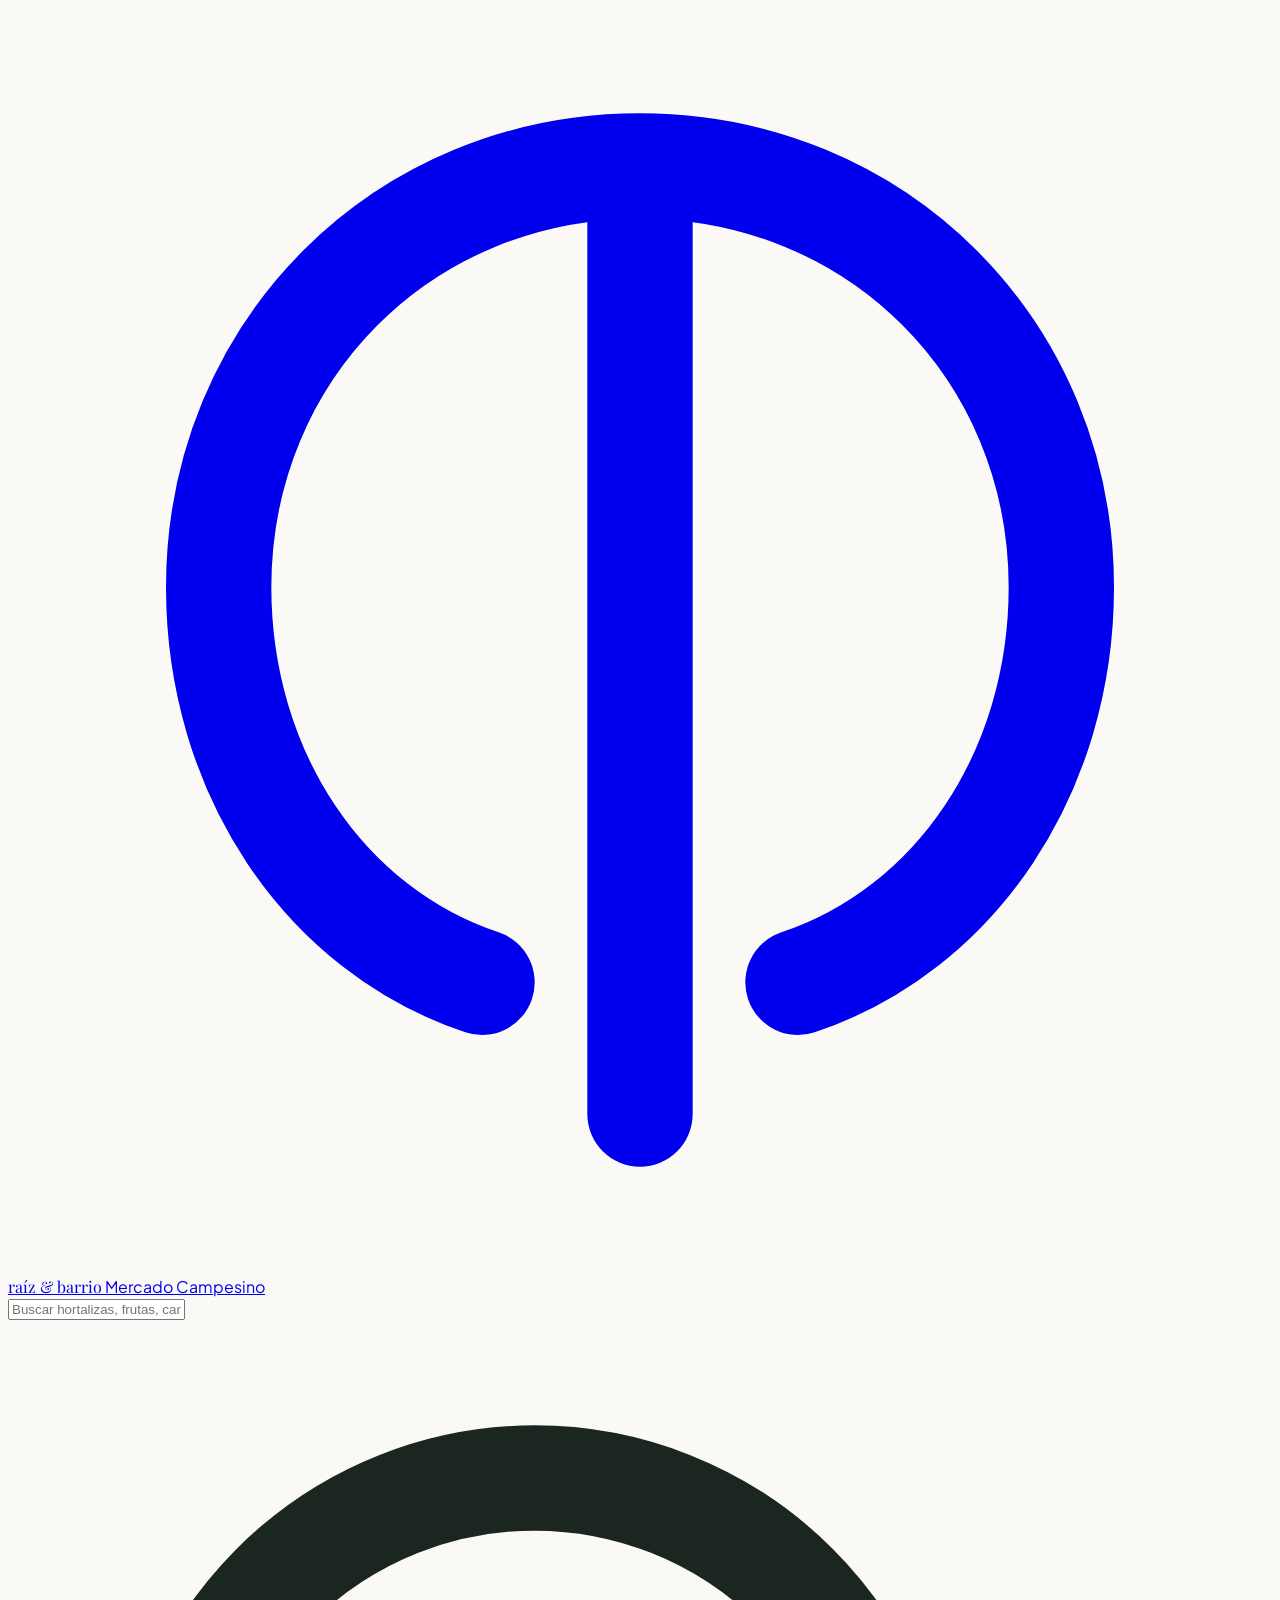
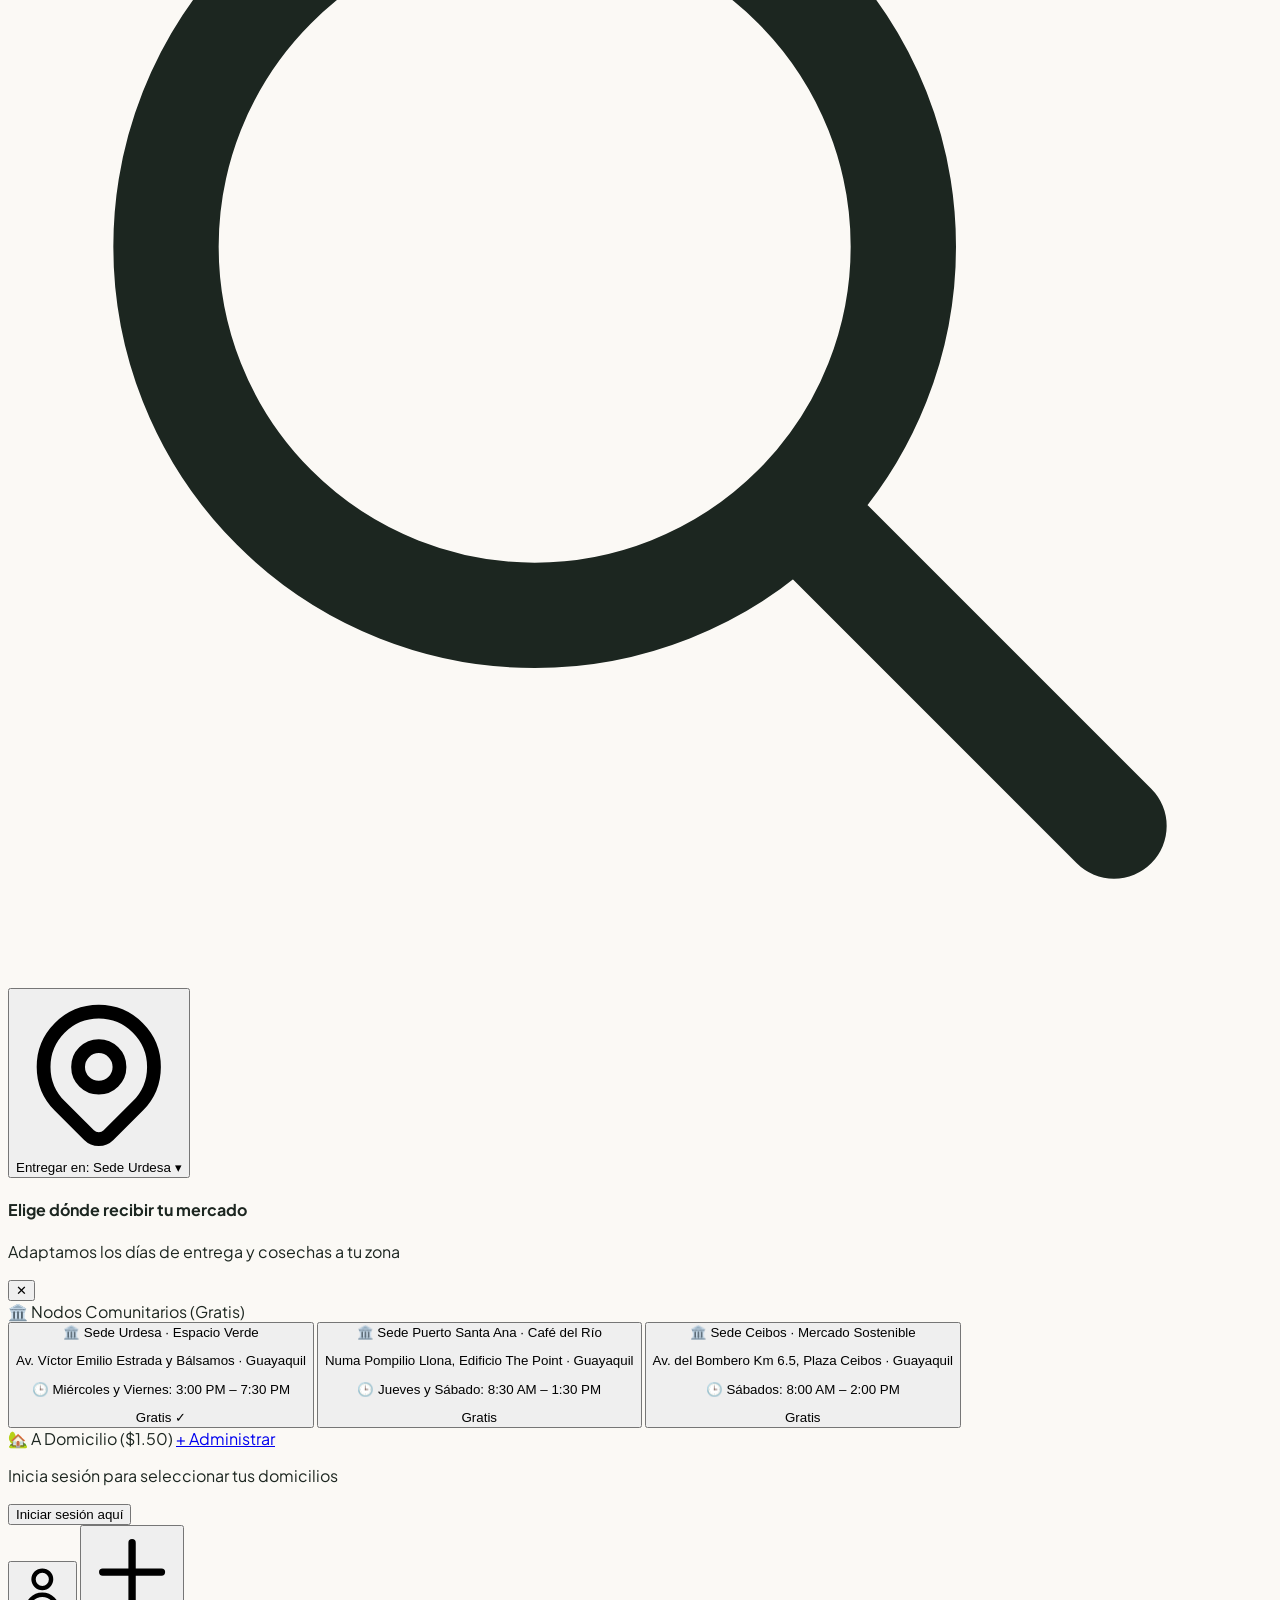
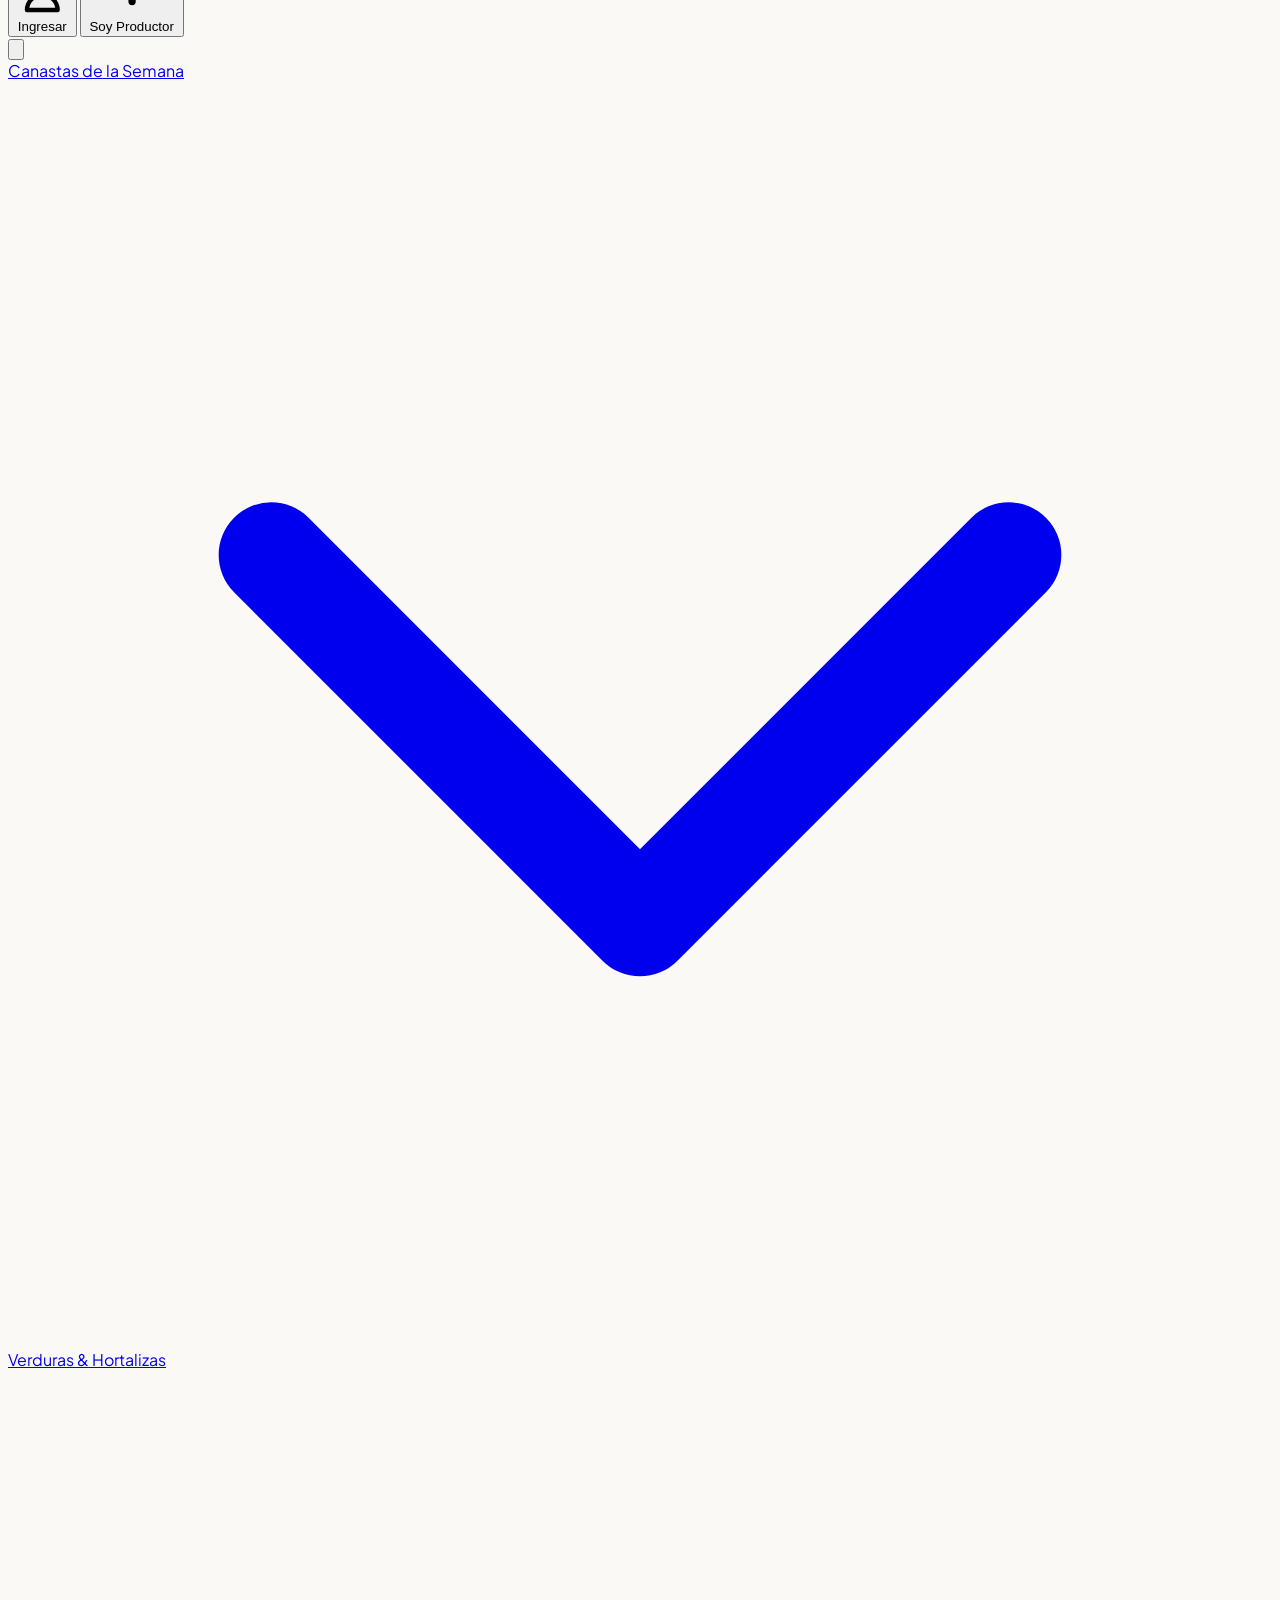
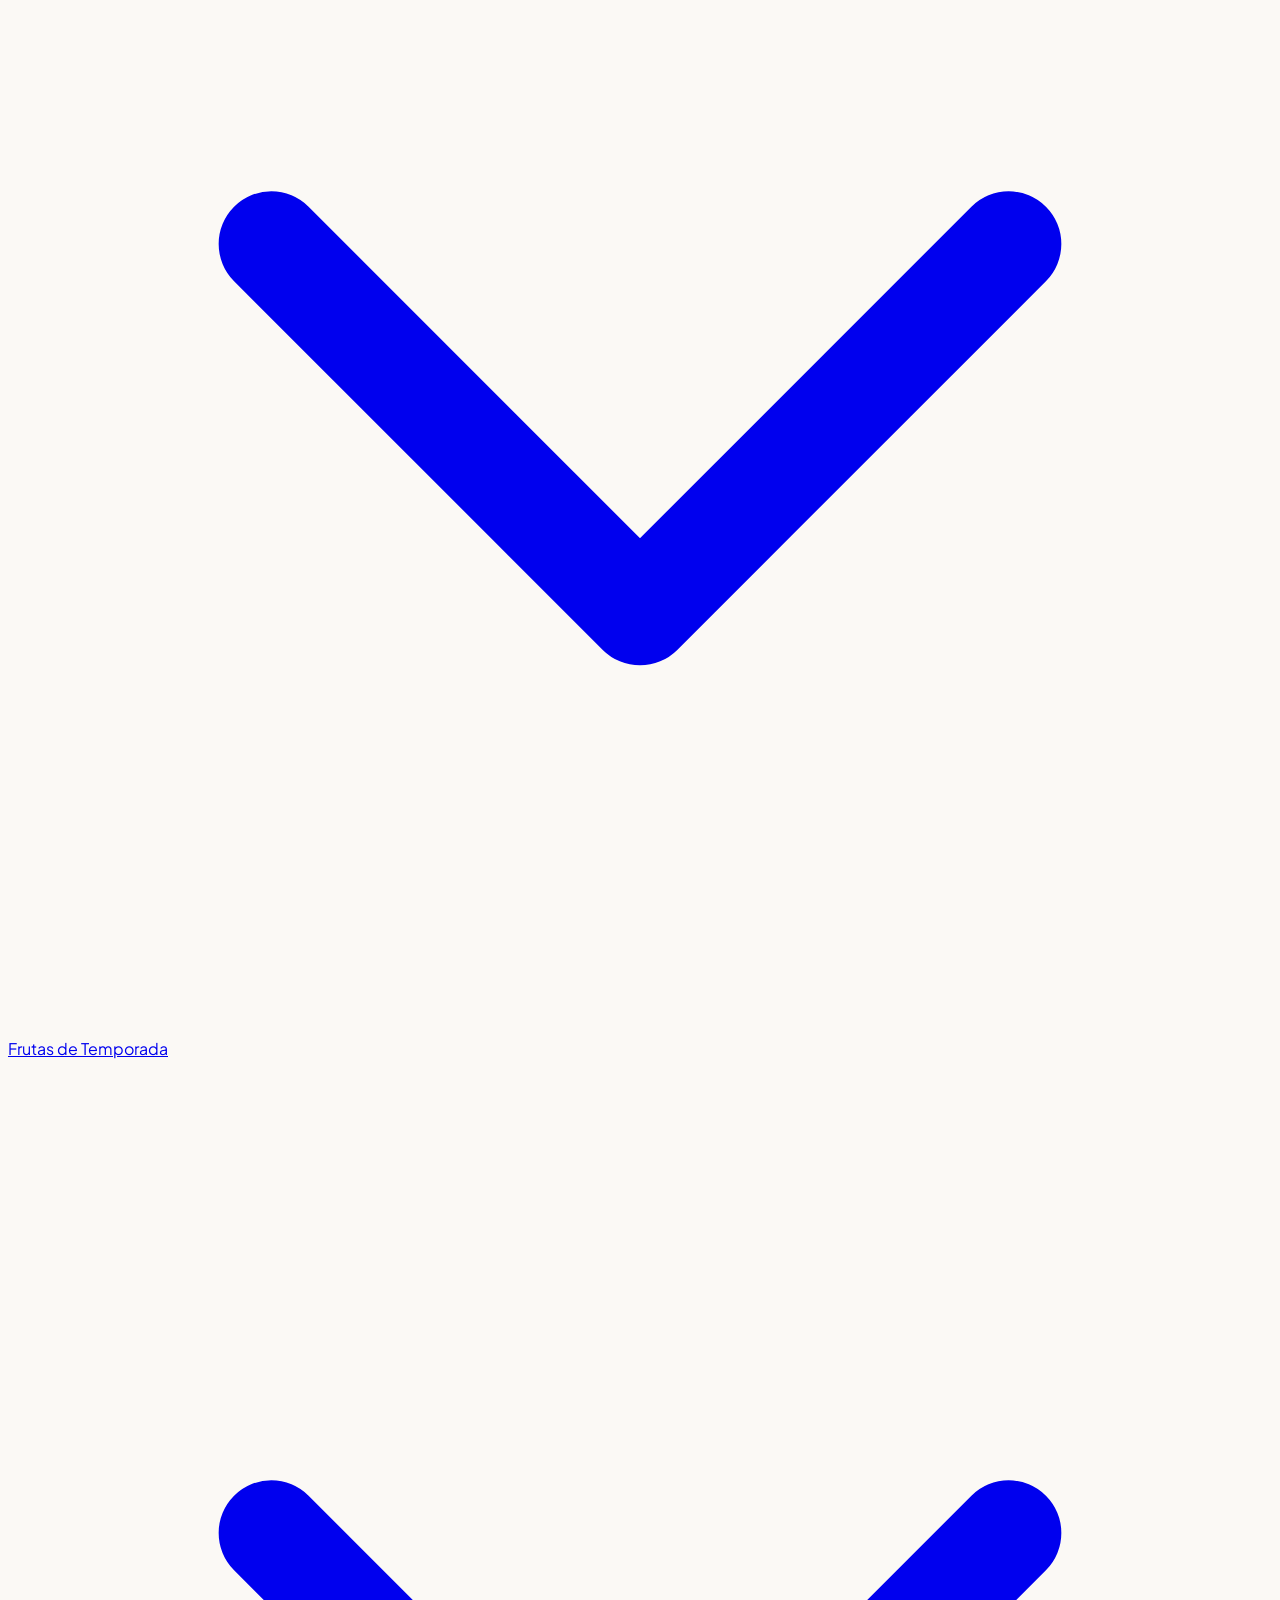
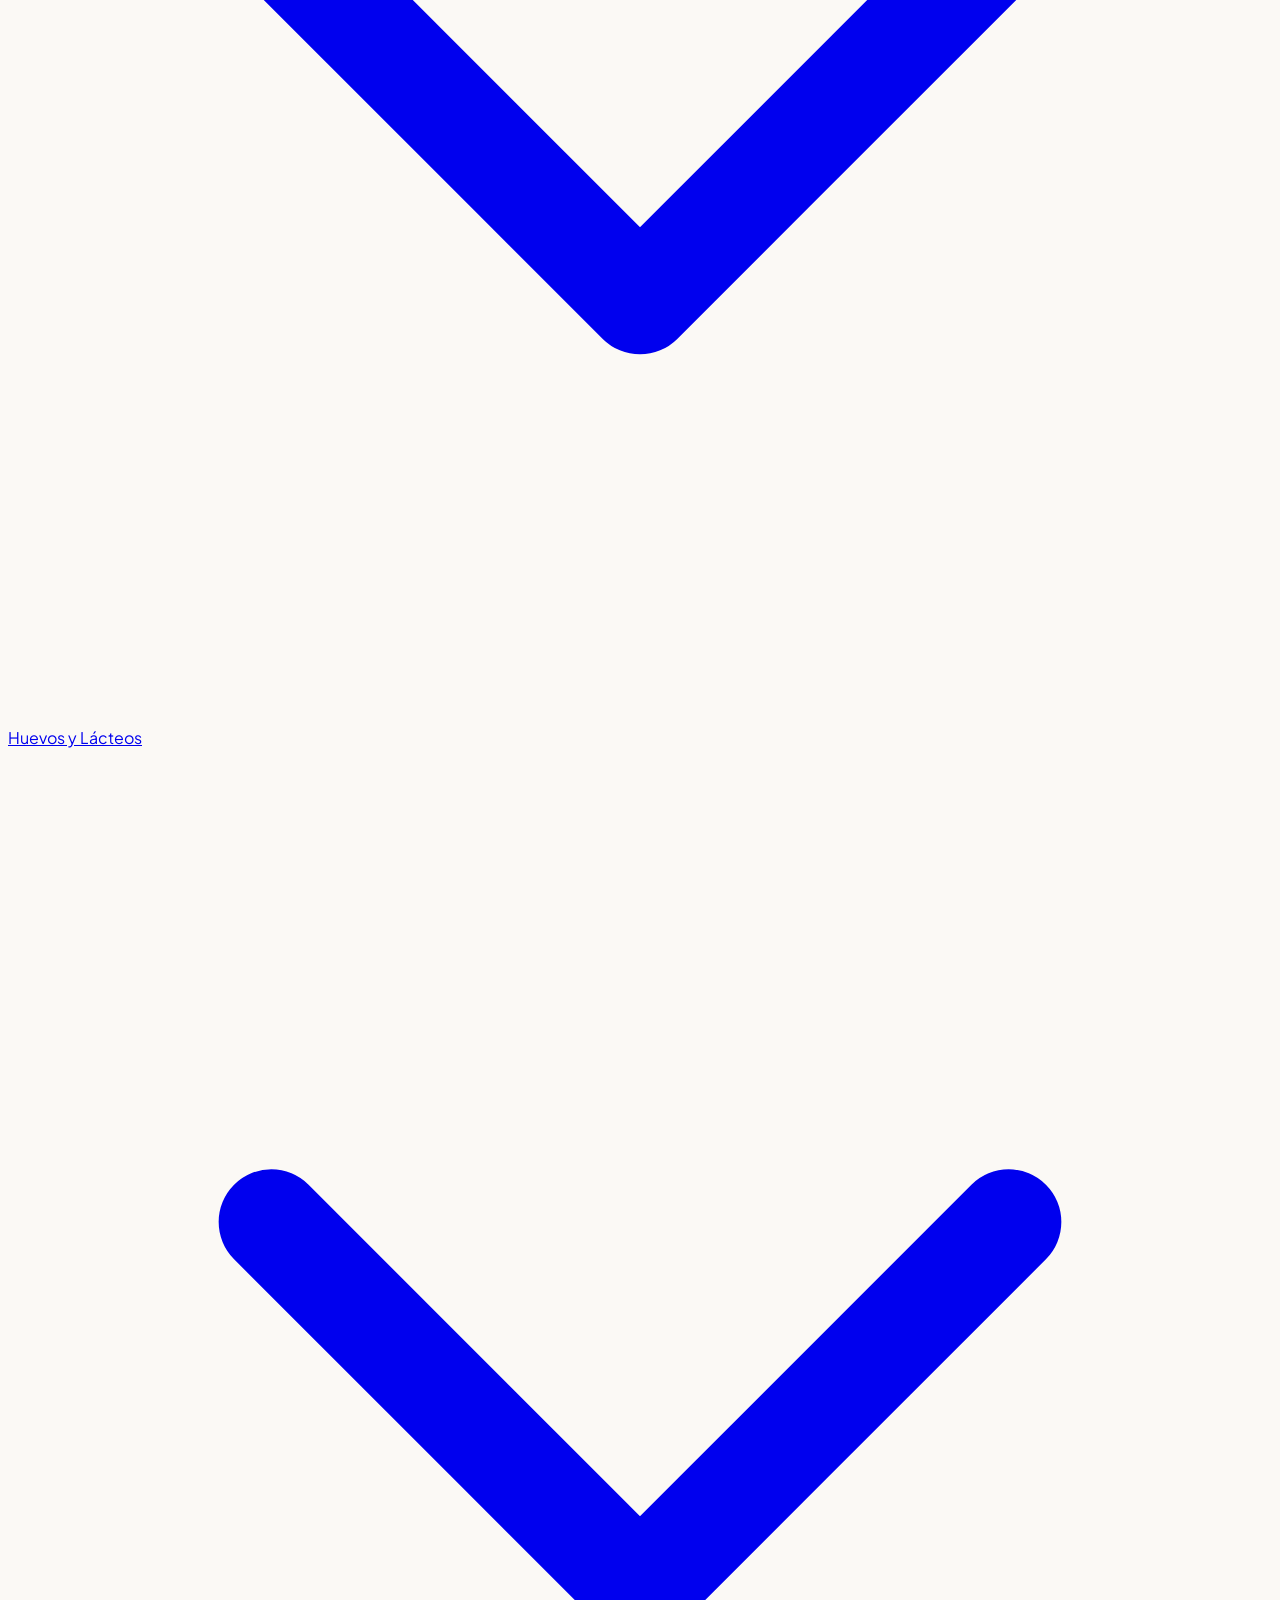
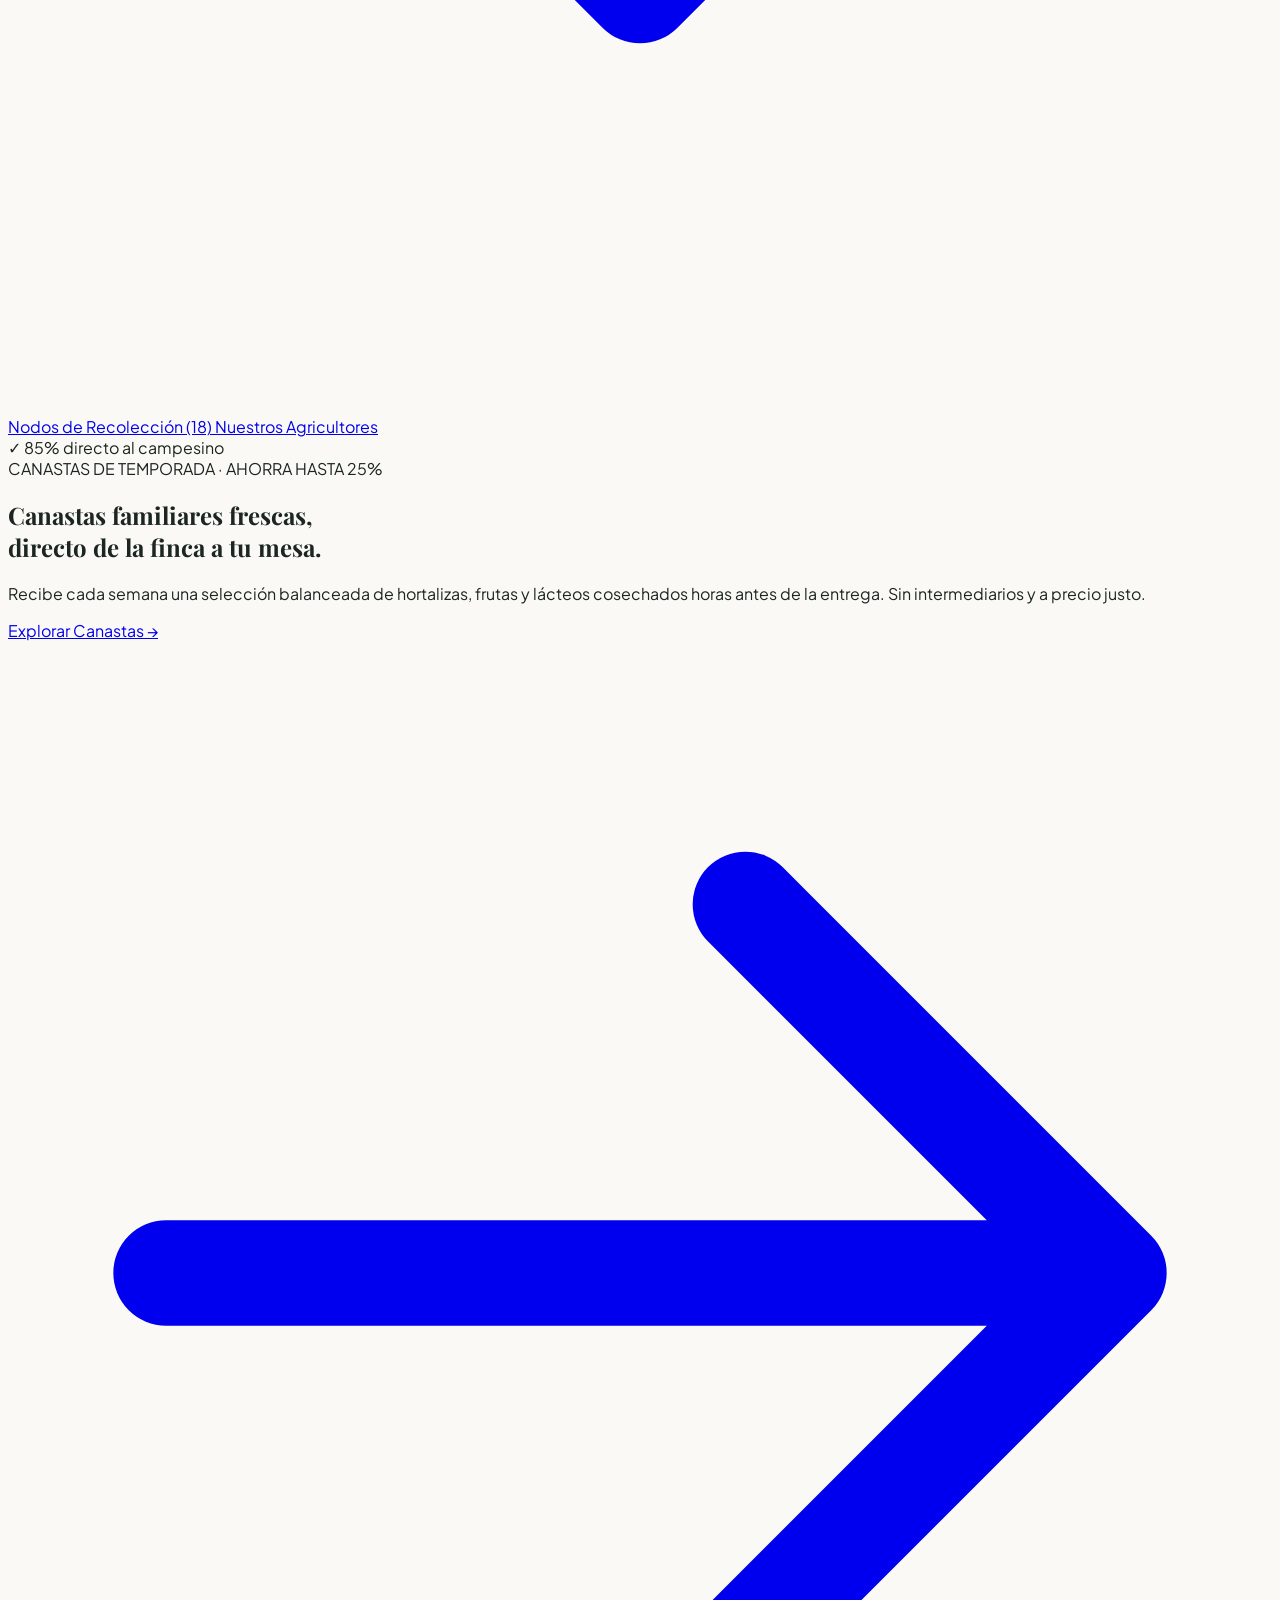
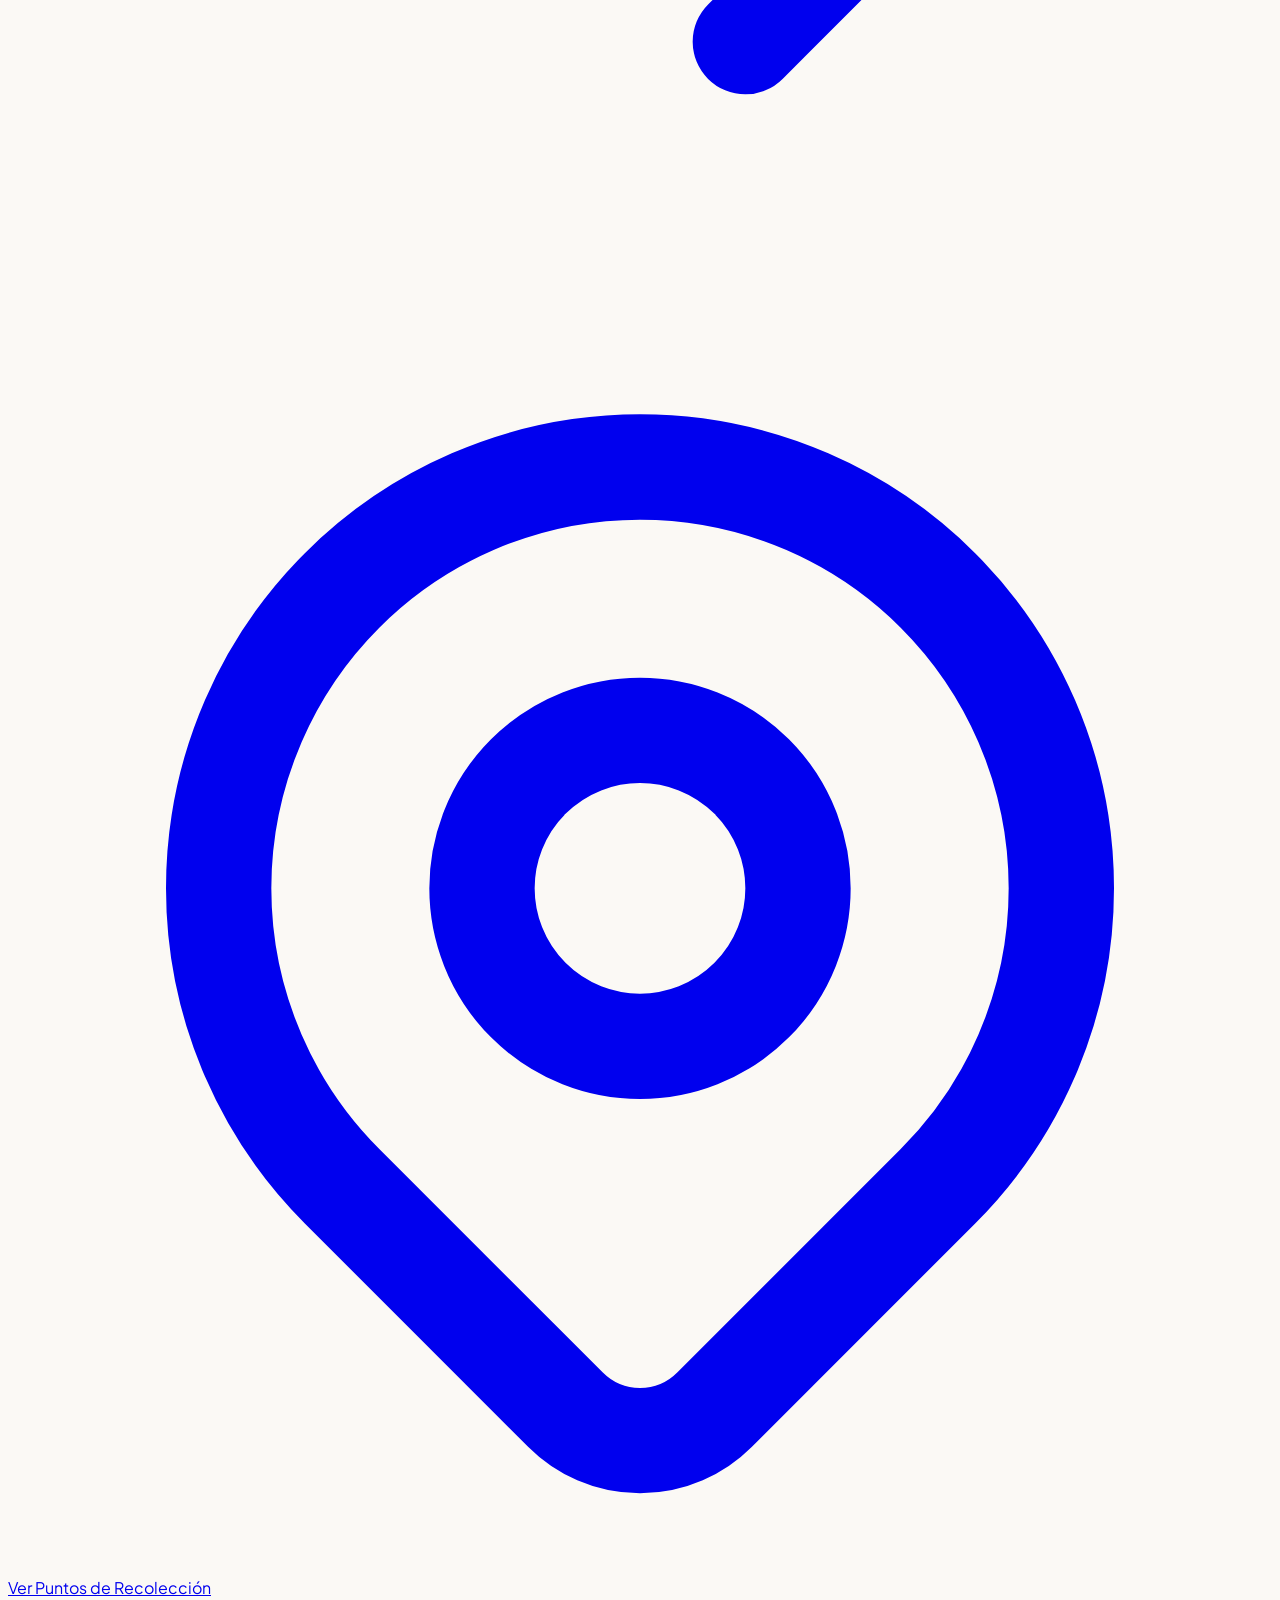
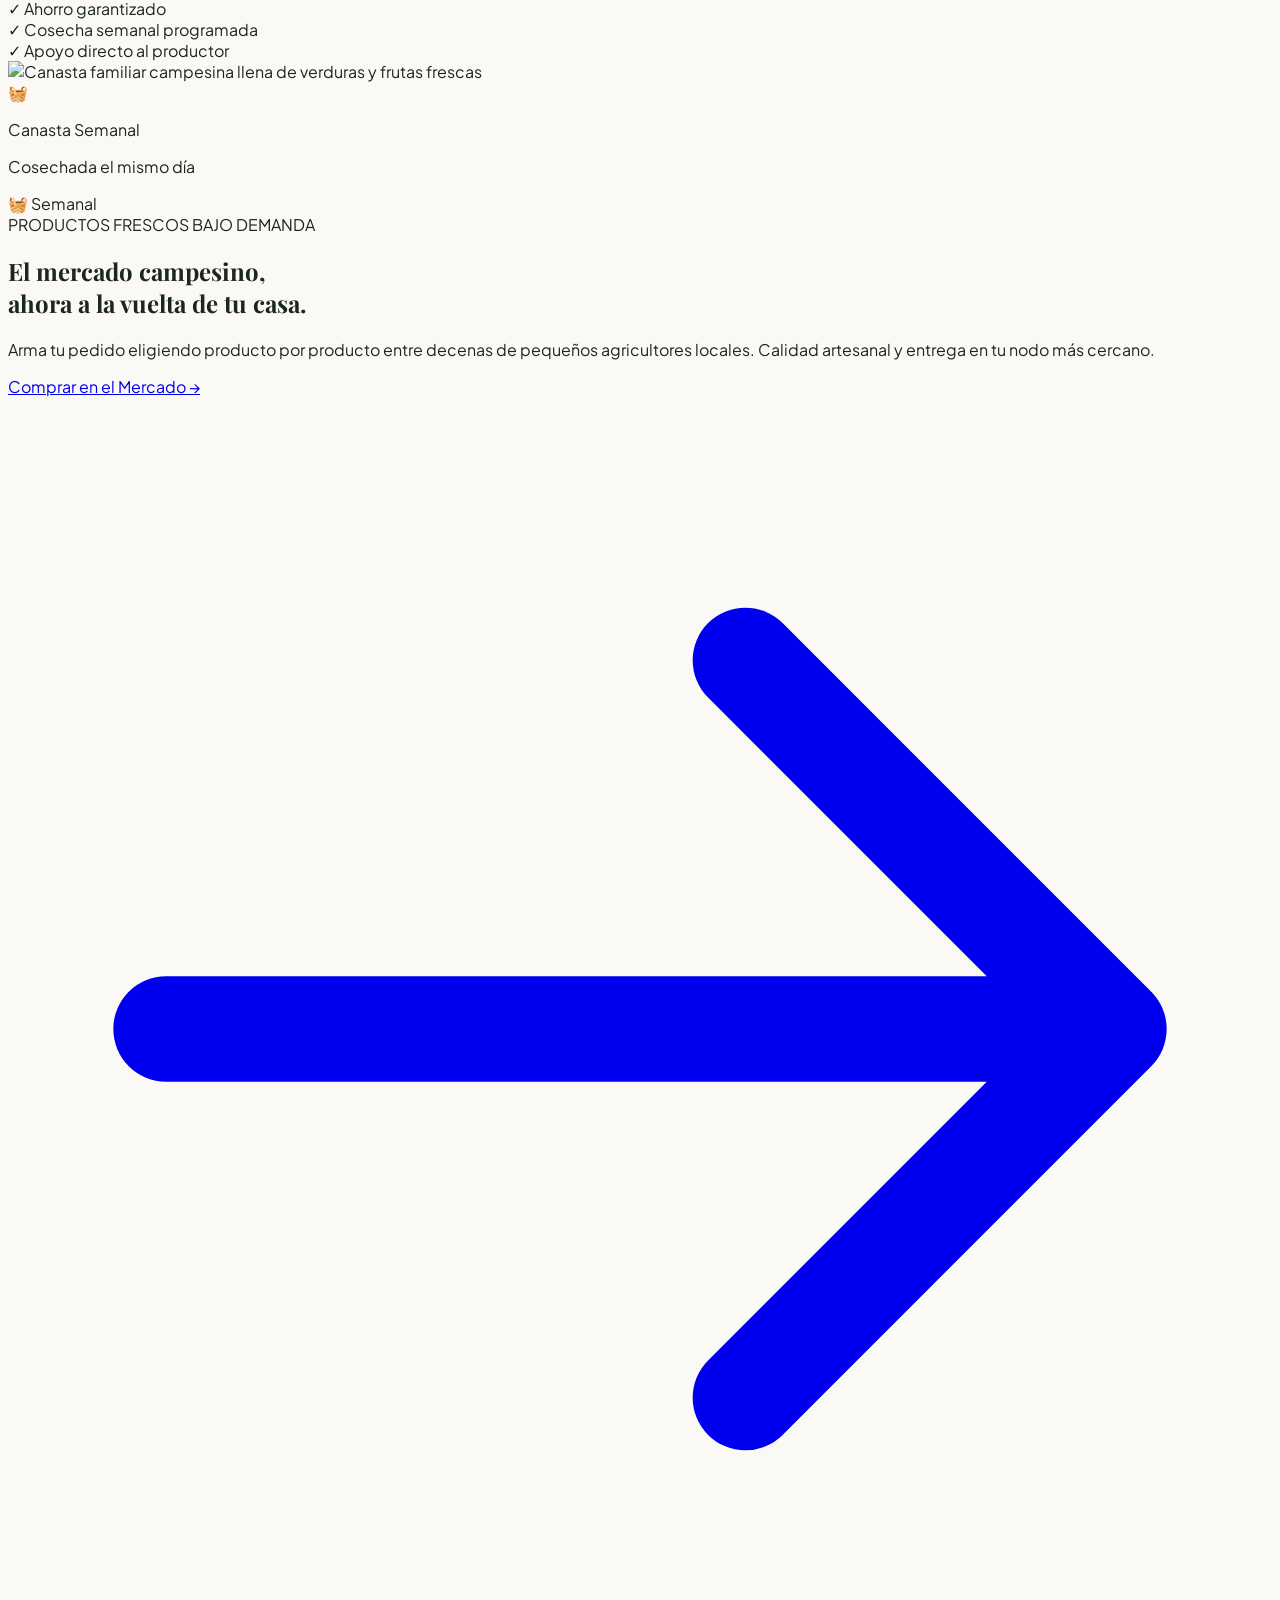
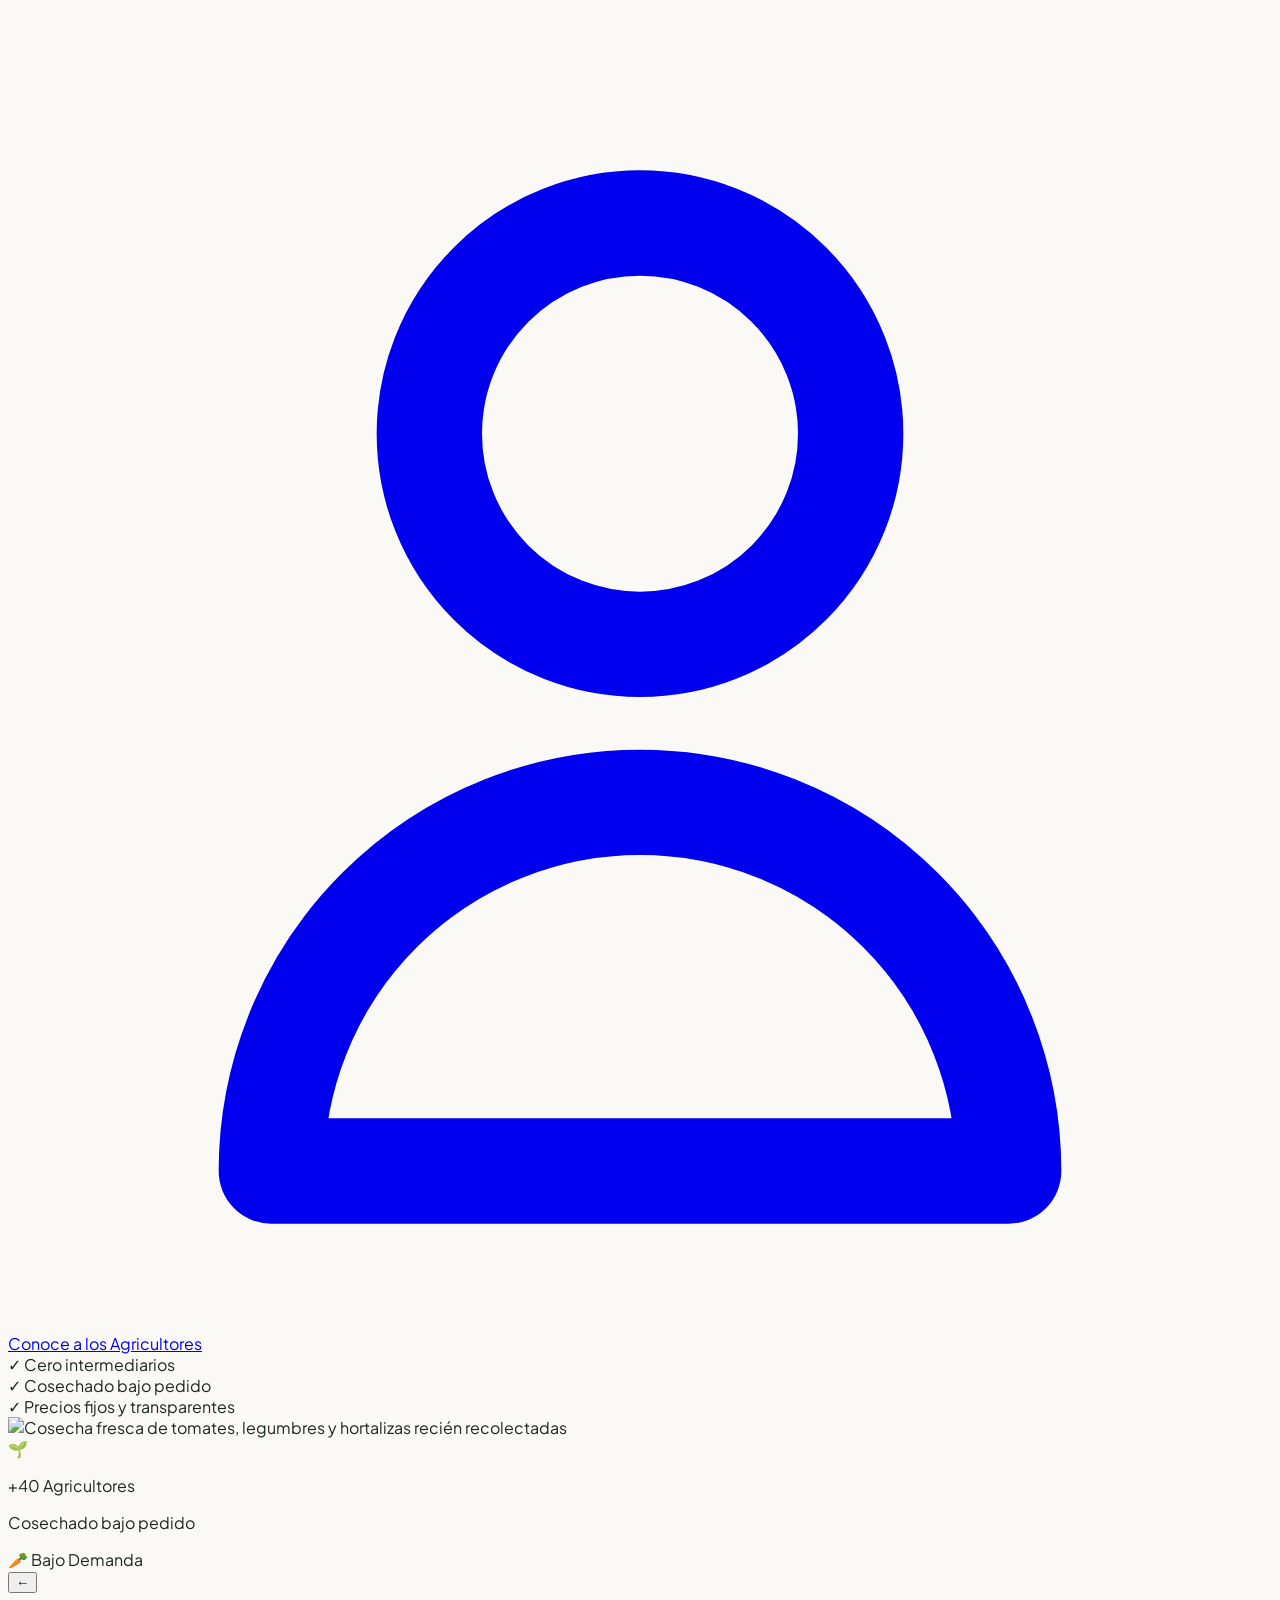
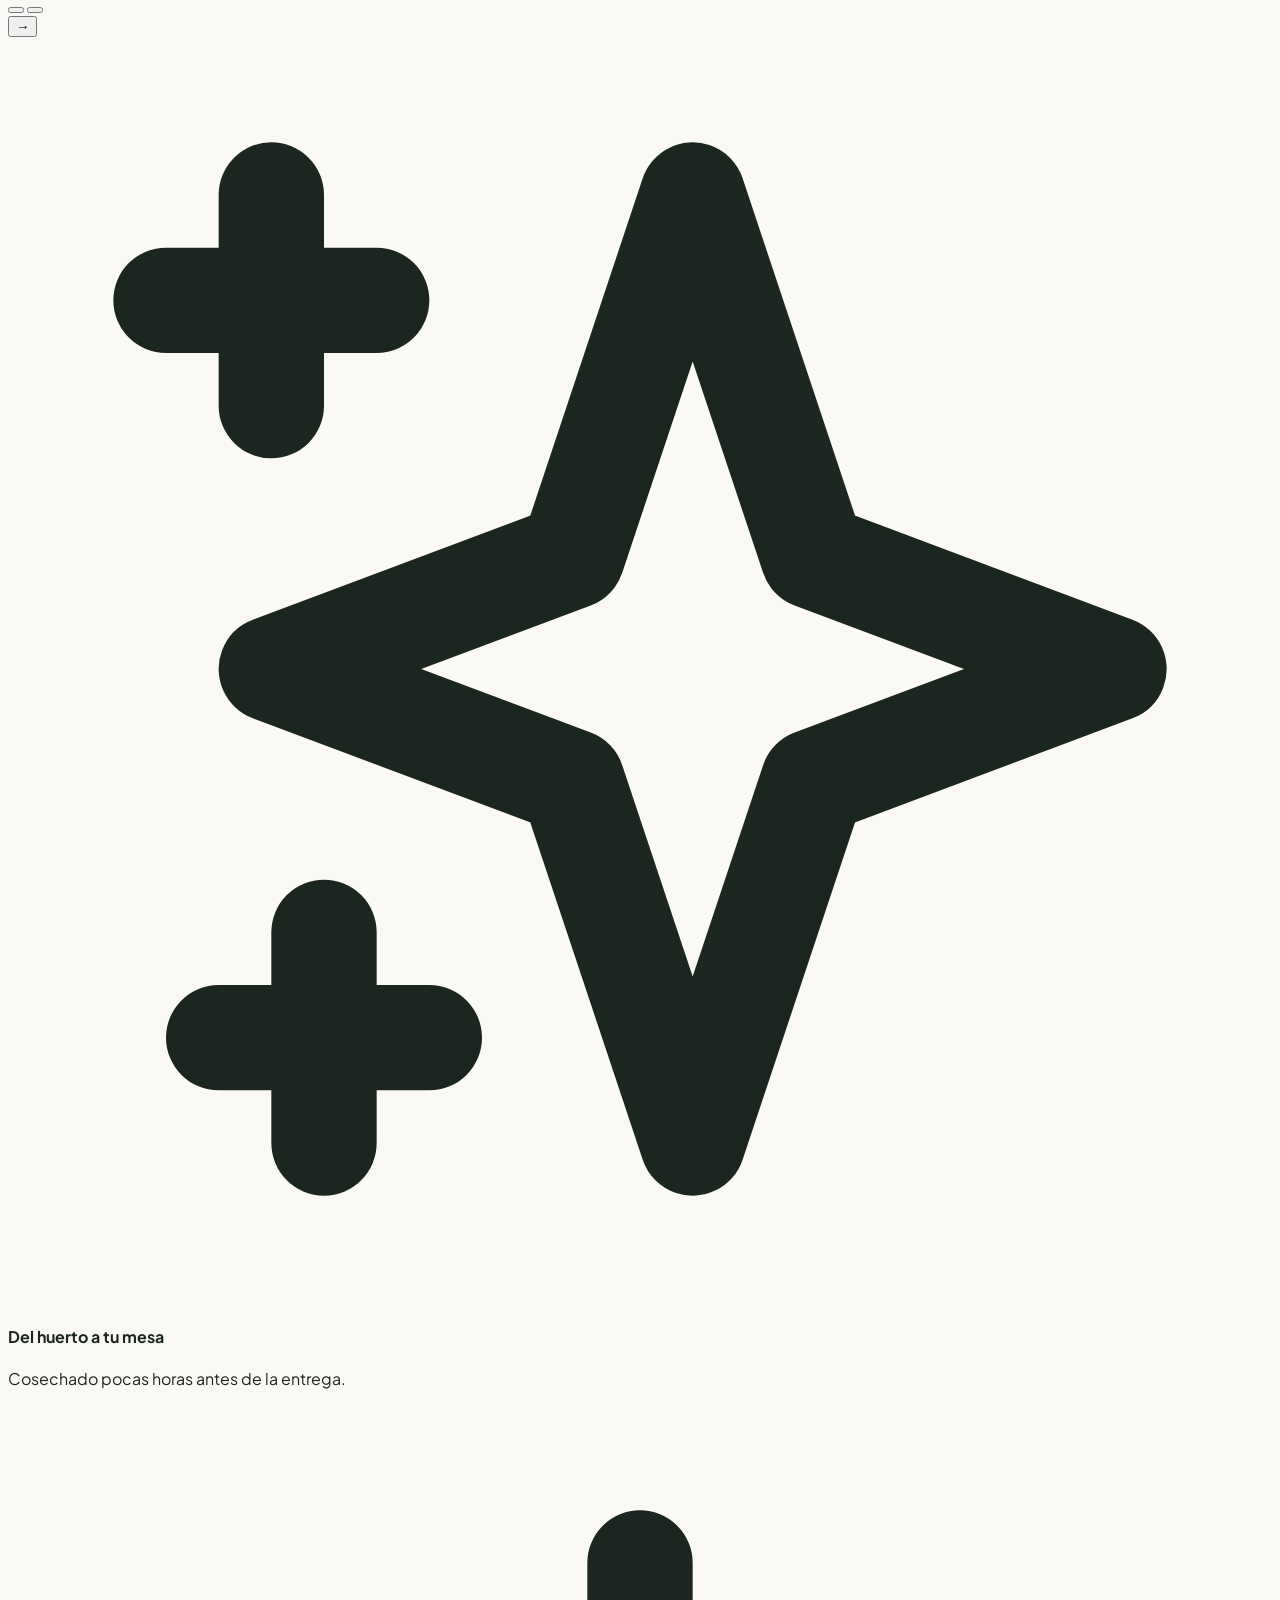
==== index.html @ 8b42b4c6 "fix(ui): corregir glitch de salto vertical en modal con animacion GPU fluida a 60fps y preventScroll" ====
<!DOCTYPE html>
<html lang="es" class="scroll-smooth">
<head>
  <meta charset="UTF-8">
  <meta name="viewport" content="width=device-width, initial-scale=1.0">
  <meta http-equiv="Cache-Control" content="no-cache, no-store, must-revalidate" />
  <meta http-equiv="Pragma" content="no-cache" />
  <meta http-equiv="Expires" content="0" />
  <title>Raíz & Barrio | Mercado Campesino Hiperlocal - Del Huerto a tu Casa</title>
  
  <!-- Favicon -->
  <link rel="icon" href="data:image/svg+xml,<svg xmlns=%22http://www.w3.org/2000/svg%22 viewBox=%220 0 100 100%22><text y=%22.9em%22 font-size=%2290%22>🌱</text></svg>">
  
  <!-- Google Fonts: Playfair Display + Plus Jakarta Sans -->
  <link rel="preconnect" href="https://fonts.googleapis.com">
  <link rel="preconnect" href="https://fonts.gstatic.com" crossorigin>
  <link href="https://fonts.googleapis.com/css2?family=Playfair+Display:ital,wght@0,400..900;1,400..900&family=Plus+Jakarta+Sans:wght@300;400;500;600;700;800&display=swap" rel="stylesheet">
  
  <!-- Tailwind CSS CDN -->
  <script src="https://cdn.tailwindcss.com"></script>
  <script>
    tailwind.config = {
      theme: {
        extend: {
          colors: {
            forest: {
              50: '#f2f7f4',
              100: '#e1ede6',
              600: '#2b6348',
              700: '#214e38',
              800: '#1a3d2f',
              900: '#132d22',
              950: '#0b1d16',
            },
            terracotta: {
              50: '#fdf4f0',
              100: '#fbe7de',
              500: '#c85a32',
              600: '#b04a25',
              700: '#943b1c',
            },
            cream: {
              50: '#fdfbf7',
              100: '#f9f6f0',
              200: '#f1ede4',
            }
          },
          fontFamily: {
            serif: ['"Playfair Display"', 'Georgia', 'serif'],
            sans: ['"Plus Jakarta Sans"', 'system-ui', 'sans-serif'],
          }
        }
      }
    }
  </script>

  <!-- Google Maps JavaScript API -->
  <script src="https://maps.googleapis.com/maps/api/js?key=AIzaSyCW3Un9B28_B3t1uS1LbVl48xHFw7QWz5E&callback=initGoogleMap" async defer></script>

  <!-- Custom CSS -->
  <link rel="stylesheet" href="css/styles.css?v=5.3">

  <!-- Supabase & Auth Zero-Flicker Hydration -->
  <script src="js/supabase.js?v=5.1"></script>
  <script src="js/auth.js?v=5.3"></script>

  <!-- Estilos para scroll fluido en modales -->
  <style>
    .modal-scroll {
      scrollbar-width: thin;
      scrollbar-color: #cbd5e1 #f8fafc;
    }
    .modal-scroll::-webkit-scrollbar {
      width: 6px;
    }
    .modal-scroll::-webkit-scrollbar-track {
      background: #f8fafc;
      border-radius: 9999px;
    }
    .modal-scroll::-webkit-scrollbar-thumb {
      background: #cbd5e1;
      border-radius: 9999px;
    }
    .modal-scroll::-webkit-scrollbar-thumb:hover {
      background: #94a3b8;
    }
  </style>
</head>
<body class="bg-[#FAF7F2] text-stone-800 antialiased selection:bg-[#c85a32] selection:text-white">

  <!-- =======================================================================
       2. NAVEGADOR PRINCIPAL (Header & Navbar)
       ======================================================================= -->
  <header class="sticky top-0 z-40 bg-white/95 backdrop-blur-md border-b border-stone-200/80 shadow-sm transition-all">
    <div class="max-w-7xl mx-auto px-4 sm:px-6 lg:px-8">
      <div class="flex items-center justify-between h-20 gap-4">
        
        <!-- Logotipo -->
        <a href="#" class="flex items-center gap-3 group shrink-0">
          <div class="w-10 h-10 rounded-xl bg-[#1a3d2f] text-emerald-300 flex items-center justify-center shadow-md group-hover:scale-105 transition-transform">
            <svg class="w-6 h-6" fill="none" stroke="currentColor" viewBox="0 0 24 24">
              <path stroke-linecap="round" stroke-linejoin="round" stroke-width="2" d="M12 3v18m0-18C7.5 3 4 6.5 4 11c0 3.5 2 6.5 5 7.5M12 3c4.5 0 8 3.5 8 8 0 3.5-2 6.5-5 7.5" />
            </svg>
          </div>
          <div class="flex flex-col">
            <span class="font-serif text-2xl font-bold tracking-tight text-[#1a3d2f] leading-none">raíz & barrio</span>
            <span class="text-[10px] uppercase font-bold tracking-widest text-[#c85a32] mt-1">Mercado Campesino</span>
          </div>
        </a>

        <!-- Barra de Búsqueda -->
        <div class="hidden lg:flex flex-1 max-w-md mx-4">
          <form action="mercado.html" method="GET" class="relative w-full">
            <input 
              type="text" 
              name="q"
              placeholder="Buscar hortalizas, frutas, canastas, fincas..." 
              class="w-full bg-[#f6f4ee] border border-stone-200 text-stone-800 placeholder-stone-400 text-sm rounded-full py-2.5 pl-11 pr-4 focus:outline-none focus:border-[#1a3d2f] focus:bg-white focus:ring-1 focus:ring-[#1a3d2f] transition"
            >
            <div class="absolute inset-y-0 left-0 pl-3.5 flex items-center pointer-events-none text-stone-400">
              <svg class="w-4 h-4" fill="none" stroke="currentColor" viewBox="0 0 24 24">
                <path stroke-linecap="round" stroke-linejoin="round" stroke-width="2" d="M21 21l-6-6m2-5a7 7 0 11-14 0 7 7 0 0114 0z"/>
              </svg>
            </div>
          </form>
        </div>

        <!-- Selector de Ubicación / Entrega Interactivo -->
        <div class="relative hidden md:block">
          <button 
            type="button" 
            id="header-location-btn" 
            onclick="toggleHeaderLocationDropdown(event)" 
            class="flex items-center gap-2 border border-stone-200 rounded-full px-3.5 py-1.5 bg-stone-50 hover:bg-stone-100 transition cursor-pointer text-xs group"
            title="Cambiar punto de recogida o entrega a domicilio"
          >
            <svg class="w-4 h-4 text-[#c85a32] group-hover:scale-110 transition-transform" fill="none" stroke="currentColor" viewBox="0 0 24 24">
              <path stroke-linecap="round" stroke-linejoin="round" stroke-width="2" d="M17.657 16.657L13.414 20.9a1.998 1.998 0 01-2.827 0l-4.244-4.243a8 8 0 1111.314 0z"/>
              <path stroke-linecap="round" stroke-linejoin="round" stroke-width="2" d="M15 11a3 3 0 11-6 0 3 3 0 016 0z"/>
            </svg>
            <div class="flex flex-col text-left">
              <span class="text-[10px] text-stone-400 font-medium uppercase tracking-wider">Entregar en:</span>
              <span class="font-semibold text-stone-800 flex items-center gap-1">
                <span id="index-header-node-name" class="max-w-[140px] truncate">Sede Urdesa</span>
                <span class="text-stone-400 text-[10px]">▾</span>
              </span>
            </div>
          </button>

          <!-- Dropdown Flotante -->
          <div 
            id="header-location-dropdown" 
            class="hidden absolute left-0 sm:right-0 sm:left-auto top-full mt-2 w-80 sm:w-96 bg-white rounded-3xl shadow-2xl border border-stone-200 p-4 z-50 text-xs text-left"
          >
            <div class="pb-3 border-b border-stone-100 flex items-center justify-between">
              <div>
                <h4 class="font-bold text-stone-900 text-xs">Elige dónde recibir tu mercado</h4>
                <p class="text-[11px] text-stone-400 mt-0.5">Adaptamos los días de entrega y cosechas a tu zona</p>
              </div>
              <button type="button" onclick="closeHeaderLocationDropdown()" class="text-stone-400 hover:text-stone-600 text-sm p-1 cursor-pointer">✕</button>
            </div>

            <!-- Sección 1: Nodos Comunitarios (Recogida Gratis) -->
            <div class="mt-3">
              <div class="flex items-center justify-between mb-1.5 px-1">
                <span class="font-bold text-[10px] uppercase tracking-wider text-[#1a3d2f] flex items-center gap-1">
                  <span>🏛️</span> Nodos Comunitarios (Gratis)
                </span>
              </div>
              <div id="header-dropdown-nodes-list" class="space-y-1.5 max-h-40 overflow-y-auto pr-1">
                <p class="text-[11px] text-stone-400 p-2">Cargando nodos...</p>
              </div>
            </div>

            <!-- Sección 2: Direcciones a Domicilio -->
            <div class="mt-3 pt-3 border-t border-stone-100">
              <div class="flex items-center justify-between mb-1.5 px-1">
                <span class="font-bold text-[10px] uppercase tracking-wider text-[#c85a32] flex items-center gap-1">
                  <span>🏡</span> A Domicilio ($1.50)
                </span>
                <a href="perfil.html" class="text-[10px] font-bold text-[#1a3d2f] hover:underline">
                  + Administrar
                </a>
              </div>
              <div id="header-dropdown-addrs-list" class="space-y-1.5 max-h-36 overflow-y-auto pr-1">
                <p class="text-[11px] text-stone-400 p-2">Inicia sesión para ver tus direcciones guardadas.</p>
              </div>
            </div>
          </div>
        </div>

        <!-- Acciones del Usuario & Carrito -->
        <div class="flex items-center gap-2.5 sm:gap-3">
          
          <div id="nav-auth-container" class="flex items-center gap-2 sm:gap-2.5">
            <script>
              if (window.renderNavbarAuthSync) {
                window.renderNavbarAuthSync('nav-auth-container', 'index');
              }
            </script>
          </div>

          <!-- Carrito de Compras -->
          <button id="cart-toggle-btn" class="relative p-2.5 bg-[#f6f4ee] hover:bg-stone-200/70 text-stone-800 rounded-full transition" aria-label="Abrir carrito">
            <svg class="w-5 h-5 text-[#1a3d2f]" fill="none" stroke="currentColor" viewBox="0 0 24 24">
              <path stroke-linecap="round" stroke-linejoin="round" stroke-width="2" d="M16 11V7a4 4 0 00-8 0v4M5 9h14l1 12H4L5 9z"/>
            </svg>
            <span id="cart-badge" class="absolute -top-1 -right-1 bg-[#c85a32] text-white text-[10px] font-bold w-5 h-5 rounded-full hidden items-center justify-center shadow-sm" style="display: none;">0</span>
          </button>

        </div>
      </div>

      <!-- Barra de Categorías / Menú Secundario -->
      <nav class="hidden md:flex items-center justify-between border-t border-stone-100 py-2.5 text-xs font-medium text-stone-600">
        <div class="flex items-center space-x-7">
          <a href="mercado.html?categoria=canastas" class="hover:text-[#1a3d2f] hover:font-semibold transition flex items-center gap-1 text-stone-900 font-semibold">
            Canastas de la Semana
            <svg class="w-3 h-3 text-stone-400" fill="none" stroke="currentColor" viewBox="0 0 24 24"><path stroke-linecap="round" stroke-linejoin="round" stroke-width="2" d="M19 9l-7 7-7-7"/></svg>
          </a>
          <a href="mercado.html?categoria=verduras" class="hover:text-[#1a3d2f] hover:font-semibold transition flex items-center gap-1">
            Verduras & Hortalizas
            <svg class="w-3 h-3 text-stone-400" fill="none" stroke="currentColor" viewBox="0 0 24 24"><path stroke-linecap="round" stroke-linejoin="round" stroke-width="2" d="M19 9l-7 7-7-7"/></svg>
          </a>
          <a href="mercado.html?categoria=frutas" class="hover:text-[#1a3d2f] hover:font-semibold transition flex items-center gap-1">
            Frutas de Temporada
            <svg class="w-3 h-3 text-stone-400" fill="none" stroke="currentColor" viewBox="0 0 24 24"><path stroke-linecap="round" stroke-linejoin="round" stroke-width="2" d="M19 9l-7 7-7-7"/></svg>
          </a>
          <a href="mercado.html?categoria=lacteos" class="hover:text-[#1a3d2f] hover:font-semibold transition flex items-center gap-1">
            Huevos y Lácteos
            <svg class="w-3 h-3 text-stone-400" fill="none" stroke="currentColor" viewBox="0 0 24 24"><path stroke-linecap="round" stroke-linejoin="round" stroke-width="2" d="M19 9l-7 7-7-7"/></svg>
          </a>
          <a href="#nodos" class="hover:text-[#1a3d2f] hover:font-semibold transition flex items-center gap-1 text-[#c85a32] font-semibold">
            <span class="w-1.5 h-1.5 rounded-full bg-[#c85a32]"></span>
            Nodos de Recolección (18)
          </a>
          <a href="#agricultores" class="hover:text-[#1a3d2f] hover:font-semibold transition">Nuestros Agricultores</a>
        </div>
        <div class="flex items-center text-[#1a3d2f] font-semibold gap-1 text-[11px]">
          <span class="text-emerald-700">✓ 85% directo al campesino</span>
        </div>
      </nav>
    </div>
  </header>

  <main>
    <!-- =======================================================================
         3. SECCIÓN HERO SLIDER DINÁMICO (Canastas Semanales vs Mercado Campesino)
         ======================================================================= -->
    <section id="hero-slider-section" class="relative pt-6 pb-12 md:pt-10 md:pb-16 overflow-hidden bg-gradient-to-b from-[#f7f5f0] via-[#faf8f4] to-[#f7f5f0] select-none" aria-roledescription="carousel" aria-label="Promociones y cosechas destacadas">
      <div class="w-full max-w-7xl mx-auto px-4 sm:px-6 lg:px-8 relative">
        
        <!-- Contenedor relativo de altura flexible para los slides centrados -->
        <div class="relative min-h-[580px] sm:min-h-[480px] lg:min-h-[500px] flex items-center w-full">
          
          <!-- ================================================================= -->
          <!-- SLIDE 1: Canastas de Temporada                                     -->
          <!-- ================================================================= -->
          <div 
            id="hero-slide-0"
            class="w-full transition-opacity duration-700 ease-in-out absolute inset-0 flex items-center opacity-100 pointer-events-auto z-10"
            aria-hidden="false"
          >
            <div class="w-full max-w-7xl mx-auto">
              <div class="grid grid-cols-1 lg:grid-cols-2 gap-8 lg:gap-12 items-center w-full">
                
                <!-- Columna Izquierda: Texto Comercial -->
                <div class="w-full space-y-5 text-left">
                  
                  <div class="inline-flex items-center gap-2 px-3.5 py-1.5 rounded-full bg-[#faece6] text-[#c85a32] border border-[#f0d5ca] text-xs font-bold uppercase tracking-wider shadow-2xs">
                    <span class="w-2 h-2 rounded-full bg-[#c85a32] animate-pulse"></span>
                    CANASTAS DE TEMPORADA · AHORRA HASTA 25%
                  </div>

                  <h1 class="font-serif text-3xl sm:text-4xl lg:text-5xl text-[#1a3d2f] font-normal tracking-tight leading-[1.14]">
                    Canastas familiares frescas,<br class="hidden sm:inline">
                    <span class="italic font-light">directo de la finca a tu mesa.</span>
                  </h1>

                  <p class="text-sm sm:text-base text-stone-600 leading-relaxed max-w-xl">
                    Recibe cada semana una selección balanceada de hortalizas, frutas y lácteos cosechados horas antes de la entrega. Sin intermediarios y a precio justo.
                  </p>

                  <!-- Botones Principales -->
                  <div class="flex flex-wrap items-center gap-3.5 pt-1">
                    <a href="mercado.html?categoria=canastas" class="bg-[#1a3d2f] hover:bg-[#255440] text-white text-xs sm:text-sm font-semibold px-6 sm:px-7 py-3.5 rounded-full shadow-md hover:shadow-xl transition-all duration-200 flex items-center gap-2 group active:scale-95">
                      <span>Explorar Canastas →</span>
                      <svg class="w-4 h-4 group-hover:translate-x-1 transition-transform" fill="none" stroke="currentColor" viewBox="0 0 24 24">
                        <path stroke-linecap="round" stroke-linejoin="round" stroke-width="2" d="M14 5l7 7m0 0l-7 7m7-7H3"/>
                      </svg>
                    </a>
                    <a href="#nodos" class="border border-stone-300 hover:border-[#1a3d2f] bg-white/80 hover:bg-white text-stone-800 text-xs sm:text-sm font-semibold px-5 sm:px-6 py-3.5 rounded-full transition-all flex items-center gap-2 shadow-2xs hover:shadow active:scale-95">
                      <svg class="w-4 h-4 text-[#c85a32]" fill="none" stroke="currentColor" viewBox="0 0 24 24">
                        <path stroke-linecap="round" stroke-linejoin="round" stroke-width="2" d="M17.657 16.657L13.414 20.9a1.998 1.998 0 01-2.827 0l-4.244-4.243a8 8 0 1111.314 0z"/>
                        <path stroke-linecap="round" stroke-linejoin="round" stroke-width="2" d="M15 11a3 3 0 11-6 0 3 3 0 016 0z"/>
                      </svg>
                      <span>Ver Puntos de Recolección</span>
                    </a>
                  </div>

                  <!-- Mini Garantías de Confianza -->
                  <div class="pt-4 border-t border-stone-200/80 flex flex-wrap items-center gap-4 sm:gap-6 text-xs text-stone-600 font-medium">
                    <div class="flex items-center gap-1.5">
                      <span class="w-4 h-4 rounded-full bg-emerald-100 text-emerald-800 flex items-center justify-center text-[10px] font-bold">✓</span>
                      <span>Ahorro garantizado</span>
                    </div>
                    <div class="flex items-center gap-1.5">
                      <span class="w-4 h-4 rounded-full bg-emerald-100 text-emerald-800 flex items-center justify-center text-[10px] font-bold">✓</span>
                      <span>Cosecha semanal programada</span>
                    </div>
                    <div class="flex items-center gap-1.5">
                      <span class="w-4 h-4 rounded-full bg-emerald-100 text-emerald-800 flex items-center justify-center text-[10px] font-bold">✓</span>
                      <span>Apoyo directo al productor</span>
                    </div>
                  </div>

                </div>

                <!-- Columna Derecha: Tarjeta Fotográfica -->
                <div class="w-full relative">
                  <div class="relative mx-auto max-w-lg lg:max-w-none w-full">
                    
                    <div class="absolute -inset-2 bg-gradient-to-r from-emerald-100/60 to-amber-100/40 rounded-3xl transform -rotate-1 scale-102 filter blur-sm"></div>

                    <div class="relative overflow-hidden rounded-3xl shadow-xl border-4 border-white aspect-[4/3] sm:aspect-[16/11] bg-stone-100 group w-full">
                      <img 
                        src="https://images.unsplash.com/photo-1542838132-92c53300491e?auto=format&fit=crop&w=1200&q=80" 
                        alt="Canasta familiar campesina llena de verduras y frutas frescas" 
                        class="w-full h-full object-cover transform group-hover:scale-105 transition-transform duration-1000 ease-out"
                      >
                      <div class="absolute inset-0 bg-gradient-to-t from-black/40 via-transparent to-transparent opacity-60"></div>

                      <!-- Badge Flotante en Imagen -->
                      <div class="absolute bottom-4 left-4 bg-white/95 border border-white/60 shadow-lg rounded-2xl px-3.5 py-2 flex items-center gap-2.5">
                        <span class="text-xl">🧺</span>
                        <div>
                          <p class="text-xs font-bold text-stone-900 leading-tight">Canasta Semanal</p>
                          <p class="text-[10px] text-stone-500 font-medium">Cosechada el mismo día</p>
                        </div>
                      </div>

                      <div class="absolute top-4 right-4 bg-black/60 text-white text-[10px] font-bold px-3 py-1 rounded-full uppercase tracking-wider">
                        🧺 Semanal
                      </div>
                    </div>

                  </div>
                </div>

              </div>
            </div>
          </div>

          <!-- ================================================================= -->
          <!-- SLIDE 2: Mercado Campesino (Bajo Demanda)                          -->
          <!-- ================================================================= -->
          <div 
            id="hero-slide-1"
            class="w-full transition-opacity duration-700 ease-in-out absolute inset-0 flex items-center opacity-0 pointer-events-none z-0"
            aria-hidden="true"
          >
            <div class="w-full max-w-7xl mx-auto">
              <div class="grid grid-cols-1 lg:grid-cols-2 gap-8 lg:gap-12 items-center w-full">
                
                <!-- Columna Izquierda: Texto Comercial -->
                <div class="w-full space-y-5 text-left">
                  
                  <div class="inline-flex items-center gap-2 px-3.5 py-1.5 rounded-full bg-[#e8f5ec] text-[#1a3d2f] border border-[#c4e5ce] text-xs font-bold uppercase tracking-wider shadow-2xs">
                    <span class="w-2 h-2 rounded-full bg-[#1a3d2f] animate-pulse"></span>
                    PRODUCTOS FRESCOS BAJO DEMANDA
                  </div>

                  <h1 class="font-serif text-3xl sm:text-4xl lg:text-5xl text-[#1a3d2f] font-normal tracking-tight leading-[1.14]">
                    El mercado campesino,<br class="hidden sm:inline">
                    <span class="italic font-light">ahora a la vuelta de tu casa.</span>
                  </h1>

                  <p class="text-sm sm:text-base text-stone-600 leading-relaxed max-w-xl">
                    Arma tu pedido eligiendo producto por producto entre decenas de pequeños agricultores locales. Calidad artesanal y entrega en tu nodo más cercano.
                  </p>

                  <!-- Botones Principales -->
                  <div class="flex flex-wrap items-center gap-3.5 pt-1">
                    <a href="mercado.html" class="bg-[#c85a32] hover:bg-[#b04a25] text-white text-xs sm:text-sm font-semibold px-6 sm:px-7 py-3.5 rounded-full shadow-md hover:shadow-xl transition-all duration-200 flex items-center gap-2 group active:scale-95">
                      <span>Comprar en el Mercado →</span>
                      <svg class="w-4 h-4 group-hover:translate-x-1 transition-transform" fill="none" stroke="currentColor" viewBox="0 0 24 24">
                        <path stroke-linecap="round" stroke-linejoin="round" stroke-width="2" d="M14 5l7 7m0 0l-7 7m7-7H3"/>
                      </svg>
                    </a>
                    <a href="#agricultores" id="btn-hero-agricultores" onclick="event.preventDefault(); document.getElementById('agricultores')?.scrollIntoView({ behavior: 'smooth', block: 'start' });" class="border border-stone-300 hover:border-[#c85a32] bg-white/80 hover:bg-white text-stone-800 text-xs sm:text-sm font-semibold px-5 sm:px-6 py-3.5 rounded-full transition-all flex items-center gap-2 shadow-2xs hover:shadow active:scale-95 cursor-pointer">
                      <svg class="w-4 h-4 text-[#1a3d2f]" fill="none" stroke="currentColor" viewBox="0 0 24 24">
                        <path stroke-linecap="round" stroke-linejoin="round" stroke-width="2" d="M16 7a4 4 0 11-8 0 4 4 0 018 0zM12 14a7 7 0 00-7 7h14a7 7 0 00-7-7z"/>
                      </svg>
                      <span>Conoce a los Agricultores</span>
                    </a>
                  </div>

                  <!-- Mini Garantías de Confianza -->
                  <div class="pt-4 border-t border-stone-200/80 flex flex-wrap items-center gap-4 sm:gap-6 text-xs text-stone-600 font-medium">
                    <div class="flex items-center gap-1.5">
                      <span class="w-4 h-4 rounded-full bg-emerald-100 text-emerald-800 flex items-center justify-center text-[10px] font-bold">✓</span>
                      <span>Cero intermediarios</span>
                    </div>
                    <div class="flex items-center gap-1.5">
                      <span class="w-4 h-4 rounded-full bg-emerald-100 text-emerald-800 flex items-center justify-center text-[10px] font-bold">✓</span>
                      <span>Cosechado bajo pedido</span>
                    </div>
                    <div class="flex items-center gap-1.5">
                      <span class="w-4 h-4 rounded-full bg-emerald-100 text-emerald-800 flex items-center justify-center text-[10px] font-bold">✓</span>
                      <span>Precios fijos y transparentes</span>
                    </div>
                  </div>

                </div>

                <!-- Columna Derecha: Tarjeta Fotográfica -->
                <div class="w-full relative">
                  <div class="relative mx-auto max-w-lg lg:max-w-none w-full">
                    
                    <div class="absolute -inset-2 bg-gradient-to-r from-amber-100/60 to-emerald-100/40 rounded-3xl transform rotate-1 scale-102 filter blur-sm"></div>

                    <div class="relative overflow-hidden rounded-3xl shadow-xl border-4 border-white aspect-[4/3] sm:aspect-[16/11] bg-stone-100 group w-full">
                      <img 
                        src="https://images.unsplash.com/photo-1610348725531-843dff563e2c?auto=format&fit=crop&w=1200&q=80" 
                        alt="Cosecha fresca de tomates, legumbres y hortalizas recién recolectadas" 
                        class="w-full h-full object-cover transform group-hover:scale-105 transition-transform duration-1000 ease-out"
                        loading="lazy"
                        decoding="async"
                      >
                      <div class="absolute inset-0 bg-gradient-to-t from-black/40 via-transparent to-transparent opacity-60"></div>

                      <!-- Badge Flotante en Imagen -->
                      <div class="absolute bottom-4 left-4 bg-white/95 border border-white/60 shadow-lg rounded-2xl px-3.5 py-2 flex items-center gap-2.5">
                        <span class="text-xl">🌱</span>
                        <div>
                          <p class="text-xs font-bold text-stone-900 leading-tight">+40 Agricultores</p>
                          <p class="text-[10px] text-stone-500 font-medium">Cosechado bajo pedido</p>
                        </div>
                      </div>

                      <div class="absolute top-4 right-4 bg-black/60 text-white text-[10px] font-bold px-3 py-1 rounded-full uppercase tracking-wider">
                        🥕 Bajo Demanda
                      </div>
                    </div>

                  </div>
                </div>

              </div>
            </div>
          </div>

        </div>

        <!-- =====================================================================
            BARRA INFERIOR: PUNTOS INTERACTIVOS (DOTS) Y CONTROLES CENTRADOS
            ===================================================================== -->
        <div class="mt-8 pt-4 border-t border-stone-200/70 flex items-center justify-center gap-4 sm:gap-6">
          
          <!-- Botón Diapositiva Anterior -->
          <button
            type="button"
            onclick="prevHeroSlide()"
            class="w-8 h-8 rounded-full border border-stone-200 bg-white hover:bg-stone-50 text-stone-700 hover:text-[#1a3d2f] flex items-center justify-center transition shadow-2xs hover:scale-105 active:scale-95 cursor-pointer font-bold text-xs"
            aria-label="Diapositiva anterior"
          >
            ←
          </button>

          <!-- Indicadores Circulares Mínimos y Elegantes (Dots) -->
          <div class="flex items-center gap-2.5" role="tablist" aria-label="Selector de diapositivas">
            <!-- Dot 0: Canastas de Temporada -->
            <button
              id="hero-dot-0"
              type="button"
              role="tab"
              aria-selected="true"
              aria-label="Diapositiva 1: Canastas familiares frescas"
              onclick="goToHeroSlide(0)"
              class="w-8 h-3 rounded-full bg-emerald-700 transition-all duration-300 cursor-pointer shadow-2xs"
            ></button>

            <!-- Dot 1: Mercado Campesino -->
            <button
              id="hero-dot-1"
              type="button"
              role="tab"
              aria-selected="false"
              aria-label="Diapositiva 2: Mercado campesino bajo demanda"
              onclick="goToHeroSlide(1)"
              class="w-3 h-3 rounded-full bg-stone-300 hover:bg-stone-400 transition-all duration-300 cursor-pointer"
            ></button>
          </div>

          <!-- Botón Diapositiva Siguiente -->
          <button
            type="button"
            onclick="nextHeroSlide()"
            class="w-8 h-8 rounded-full border border-stone-200 bg-white hover:bg-stone-50 text-stone-700 hover:text-[#1a3d2f] flex items-center justify-center transition shadow-2xs hover:scale-105 active:scale-95 cursor-pointer font-bold text-xs"
            aria-label="Diapositiva siguiente"
          >
            →
          </button>

        </div>

      </div>
    </section>

      </div>
    </section>

    <!-- =======================================================================
         4. FRANJA DE VALOR / BENEFICIOS (Value Props 4 Pilares)
         ======================================================================= -->
    <section class="border-y border-stone-200/70 bg-[#F4EFE6] py-8">
      <div class="max-w-7xl mx-auto px-4 sm:px-6 lg:px-8">
        <div class="grid grid-cols-1 sm:grid-cols-2 lg:grid-cols-4 gap-6 lg:gap-8">
          
          <div class="flex items-center gap-3.5">
            <div class="w-11 h-11 rounded-xl bg-white shadow-sm flex items-center justify-center text-[#1a3d2f] shrink-0 border border-stone-200/60">
              <svg class="w-6 h-6" fill="none" stroke="currentColor" viewBox="0 0 24 24">
                <path stroke-linecap="round" stroke-linejoin="round" stroke-width="2" d="M5 3v4M3 5h4M6 17v4m-2-2h4m5-16l2.286 6.857L21 12l-5.714 2.143L13 21l-2.286-6.857L5 12l5.714-2.143L13 3z"/>
              </svg>
            </div>
            <div>
              <h4 class="text-xs font-bold text-[#1a3d2f] uppercase tracking-wide">Del huerto a tu mesa</h4>
              <p class="text-xs text-stone-600 mt-0.5">Cosechado pocas horas antes de la entrega.</p>
            </div>
          </div>

          <div class="flex items-center gap-3.5">
            <div class="w-11 h-11 rounded-xl bg-white shadow-sm flex items-center justify-center text-[#c85a32] shrink-0 border border-stone-200/60">
              <svg class="w-6 h-6" fill="none" stroke="currentColor" viewBox="0 0 24 24">
                <path stroke-linecap="round" stroke-linejoin="round" stroke-width="2" d="M3 6l3 1m0 0l-3 9a5.002 5.002 0 006.001 0M6 7l3 9M6 7l6-2m6 2l3-1m-3 1l-3 9a5.002 5.002 0 006.001 0M18 7l3 9m-3-9l-6-2m0-2v2m0 16V5m0 16H9m3 0h3"/>
              </svg>
            </div>
            <div>
              <h4 class="text-xs font-bold text-[#1a3d2f] uppercase tracking-wide">Comercio 100% justo</h4>
              <p class="text-xs text-stone-600 mt-0.5">El 85% del valor llega directo al campesino.</p>
            </div>
          </div>

          <div class="flex items-center gap-3.5">
            <div class="w-11 h-11 rounded-xl bg-white shadow-sm flex items-center justify-center text-[#1a3d2f] shrink-0 border border-stone-200/60">
              <svg class="w-6 h-6" fill="none" stroke="currentColor" viewBox="0 0 24 24">
                <path stroke-linecap="round" stroke-linejoin="round" stroke-width="2" d="M17.657 16.657L13.414 20.9a1.998 1.998 0 01-2.827 0l-4.244-4.243a8 8 0 1111.314 0z"/>
                <path stroke-linecap="round" stroke-linejoin="round" stroke-width="2" d="M15 11a3 3 0 11-6 0 3 3 0 016 0z"/>
              </svg>
            </div>
            <div>
              <h4 class="text-xs font-bold text-[#1a3d2f] uppercase tracking-wide">Puntos de recogida cercanos</h4>
              <p class="text-xs text-stone-600 mt-0.5">Retira gratis en cafeterías y librerías locales.</p>
            </div>
          </div>

          <div class="flex items-center gap-3.5">
            <div class="w-11 h-11 rounded-xl bg-white shadow-sm flex items-center justify-center text-emerald-700 shrink-0 border border-stone-200/60">
              <svg class="w-6 h-6" fill="none" stroke="currentColor" viewBox="0 0 24 24">
                <path stroke-linecap="round" stroke-linejoin="round" stroke-width="2" d="M4 4v5h.582m15.356 2A8.001 8.001 0 004.582 9m0 0H9m11 11v-5h-.581m0 0a8.033 8.033 0 01-15.357-2m15.357 2H15"/>
              </svg>
            </div>
            <div>
              <h4 class="text-xs font-bold text-[#1a3d2f] uppercase tracking-wide">Sostenible y sin plástico</h4>
              <p class="text-xs text-stone-600 mt-0.5">Canastas retornables y empaque compostable.</p>
            </div>
          </div>

        </div>
      </div>
    </section>

    <!-- =======================================================================
         5. SECCIÓN 1: "LA COSECHA DE HOY" (Today's harvest / Seasonal products)
         ======================================================================= -->
    <section id="cosecha" class="py-16 md:py-20 max-w-7xl mx-auto px-4 sm:px-6 lg:px-8">
      
      <!-- Encabezado con Contador -->
      <div class="flex flex-col md:flex-row md:items-end justify-between gap-6 mb-10 pb-6 border-b border-stone-200/80">
        <div>
          <span class="text-xs font-bold uppercase tracking-widest text-[#c85a32]">Productos frescos del día</span>
          <h2 class="font-serif text-3xl sm:text-4xl text-[#1a3d2f] font-normal mt-1">La cosecha de hoy</h2>
          <p class="text-sm text-stone-600 mt-1">Cosecha fresca disponible para entrega este Miércoles. Cupos limitados por agricultor.</p>
        </div>

        <!-- Widget Contador Regresivo -->
        <div class="bg-white p-3.5 rounded-2xl border border-stone-200 shadow-sm flex items-center gap-4 shrink-0">
          <div class="text-left">
            <p class="text-[10px] uppercase font-bold text-stone-500 tracking-wider">Próximo cierre de pedidos</p>
            <p class="text-xs text-stone-700">Ruta Miércoles:</p>
          </div>
          <div class="flex items-center gap-1.5 font-mono text-xs font-bold text-[#1a3d2f]">
            <div class="bg-[#f6f4ee] px-2 py-1.5 rounded-lg border border-stone-200 text-center min-w-[34px]">
              <span id="cd-hours">08</span><span class="block text-[8px] font-sans text-stone-500">h</span>
            </div>
            <span class="text-stone-400">:</span>
            <div class="bg-[#f6f4ee] px-2 py-1.5 rounded-lg border border-stone-200 text-center min-w-[34px]">
              <span id="cd-minutes">42</span><span class="block text-[8px] font-sans text-stone-500">m</span>
            </div>
            <span class="text-stone-400">:</span>
            <div class="bg-[#f6f4ee] px-2 py-1.5 rounded-lg border border-stone-200 text-center min-w-[34px]">
              <span id="cd-seconds">15</span><span class="block text-[8px] font-sans text-stone-500">s</span>
            </div>
          </div>
        </div>
      </div>

      <!-- Grid de Productos de la Cosecha (Top 4 Mejor Valorados) -->
      <div id="cosecha-grid" class="grid grid-cols-1 sm:grid-cols-2 lg:grid-cols-4 gap-6">
        <div class="col-span-full py-12 flex items-center justify-center gap-2 text-stone-400 text-xs">
          <span class="inline-block animate-spin">⏳</span>
          <span>Cargando cosechas destacadas...</span>
        </div>
      </div>

      <!-- Enlace inferior -->
      <div class="text-center mt-10">
        <a href="mercado.html" class="inline-flex items-center gap-2 text-sm font-bold text-[#1a3d2f] hover:text-[#c85a32] transition group">
          <span>Ver todos los productos frescos (28 disponibles)</span>
          <svg class="w-4 h-4 group-hover:translate-x-1 transition-transform" fill="none" stroke="currentColor" viewBox="0 0 24 24">
            <path stroke-linecap="round" stroke-linejoin="round" stroke-width="2" d="M14 5l7 7m0 0l-7 7m7-7H3"/>
          </svg>
        </a>
      </div>

    </section>

    <!-- =======================================================================
         6. SECCIÓN 2: "TU CANASTA, AL RITMO DE LA TIERRA" (Canastas Semanales)
         ======================================================================= -->
    <section id="canastas" class="py-16 md:py-24 bg-[#F2EDE4]/60 border-y border-stone-200/70">
      <div class="max-w-7xl mx-auto px-4 sm:px-6 lg:px-8">
        
        <div class="flex flex-col md:flex-row md:items-end justify-between gap-4 mb-12">
          <div>
            <span class="text-xs font-bold uppercase tracking-widest text-[#c85a32]">Ahorra y apoya con suscripción semanal</span>
            <h2 class="font-serif text-3xl sm:text-4xl text-[#1a3d2f] font-normal mt-1">Tu canasta, al ritmo de la tierra.</h2>
            <p class="text-sm text-stone-600 mt-1">Alimentos seleccionados según su punto óptimo de maduración natural en las huertas.</p>
          </div>
          <a href="#canastas" class="text-xs font-bold text-[#1a3d2f] hover:text-[#c85a32] flex items-center gap-1 transition">
            Comparar las canastas ➔
          </a>
        </div>

        <!-- Grid de 2 Canastas Destacadas -->
        <div class="grid grid-cols-1 lg:grid-cols-2 gap-8">
          
          <!-- Canasta 1: Familiar -->
          <div 
            class="card-hover bg-white rounded-3xl border border-stone-200/90 overflow-hidden shadow-sm flex flex-col sm:flex-row"
            data-basket-id="canasta-familiar"
            data-basket-title="Canasta Huerto Familiar"
            data-basket-price="0.95"
            data-basket-image="https://hvjqgvplbmshpucnuzfy.supabase.co/storage/v1/object/public/assets/images/canasta_familiar.jpg"
          >
            <div class="relative sm:w-1/2 aspect-[4/3] sm:aspect-auto">
              <img src="https://hvjqgvplbmshpucnuzfy.supabase.co/storage/v1/object/public/assets/images/canasta_familiar.jpg" alt="Canasta Huerto Familiar" class="w-full h-full object-cover">
              <span class="absolute top-4 left-4 bg-[#c85a32] text-white text-[10px] font-bold px-3 py-1 rounded-full uppercase tracking-wider shadow">
                Más Popular
              </span>
            </div>
            <div class="p-6 sm:p-8 sm:w-1/2 flex flex-col justify-between">
              <div>
                <p class="text-xs font-semibold text-stone-500 uppercase tracking-wide">Para 3 a 5 personas</p>
                <h3 class="font-serif text-2xl text-[#1a3d2f] font-bold mt-1">Canasta Huerto Familiar</h3>
                
                <ul class="mt-4 space-y-2 text-xs text-stone-600">
                  <li class="flex items-center gap-2">
                    <span class="text-emerald-700 font-bold">✓</span>
                    <span>8 a 10 variedades de verduras y hortalizas</span>
                  </li>
                  <li class="flex items-center gap-2">
                    <span class="text-emerald-700 font-bold">✓</span>
                    <span>3 variedades de fruta de temporada</span>
                  </li>
                  <li class="flex items-center gap-2">
                    <span class="text-emerald-700 font-bold">✓</span>
                    <span>Hierbas aromáticas frescas de huerta</span>
                  </li>
                  <li class="flex items-center gap-2">
                    <span class="text-emerald-700 font-bold">✓</span>
                    <span>Trazabilidad directa a 3 fincas de origen</span>
                  </li>
                </ul>
              </div>

              <div class="mt-6 pt-4 border-t border-stone-100 flex items-center justify-between">
                <div>
                  <span class="text-2xl font-bold text-[#1a3d2f]">$0,95</span>
                  <span class="text-xs text-stone-500 block">/ entrega semanal</span>
                </div>
                <button class="btn-add-basket bg-[#1a3d2f] hover:bg-[#255440] text-white text-xs font-bold px-5 py-3 rounded-full transition shadow-md">
                  Pedir canasta
                </button>
              </div>
            </div>
          </div>

          <!-- Canasta 2: Agroecológica Esencial -->
          <div 
            class="card-hover bg-white rounded-3xl border border-stone-200/90 overflow-hidden shadow-sm flex flex-col sm:flex-row"
            data-basket-id="canasta-esencial"
            data-basket-title="Canasta Agroecológica Esencial"
            data-basket-price="0.70"
            data-basket-image="https://hvjqgvplbmshpucnuzfy.supabase.co/storage/v1/object/public/assets/images/canasta_esencial.jpg"
          >
            <div class="relative sm:w-1/2 aspect-[4/3] sm:aspect-auto">
              <img src="https://hvjqgvplbmshpucnuzfy.supabase.co/storage/v1/object/public/assets/images/canasta_esencial.jpg" alt="Canasta Agroecológica Esencial" class="w-full h-full object-cover">
              <span class="absolute top-4 left-4 bg-[#24503E] text-white text-[10px] font-bold px-3 py-1 rounded-full uppercase tracking-wider shadow">
                Ideal para parejas
              </span>
            </div>
            <div class="p-6 sm:p-8 sm:w-1/2 flex flex-col justify-between">
              <div>
                <p class="text-xs font-semibold text-stone-500 uppercase tracking-wide">Para 1 a 2 personas</p>
                <h3 class="font-serif text-2xl text-[#1a3d2f] font-bold mt-1">Canasta Agroecológica Esencial</h3>
                
                <ul class="mt-4 space-y-2 text-xs text-stone-600">
                  <li class="flex items-center gap-2">
                    <span class="text-emerald-700 font-bold">✓</span>
                    <span>5 a 6 variedades indispensables de huerta</span>
                  </li>
                  <li class="flex items-center gap-2">
                    <span class="text-emerald-700 font-bold">✓</span>
                    <span>2 frutas estacionales cosechadas al punto</span>
                  </li>
                  <li class="flex items-center gap-2">
                    <span class="text-emerald-700 font-bold">✓</span>
                    <span>Media docena de huevos campesinos pastoreo</span>
                  </li>
                  <li class="flex items-center gap-2">
                    <span class="text-emerald-700 font-bold">✓</span>
                    <span>Empaque de yute retornable sin costo</span>
                  </li>
                </ul>
              </div>

              <div class="mt-6 pt-4 border-t border-stone-100 flex items-center justify-between">
                <div>
                  <span class="text-2xl font-bold text-[#1a3d2f]">$0,70</span>
                  <span class="text-xs text-stone-500 block">/ entrega semanal</span>
                </div>
                <button class="btn-add-basket bg-[#1a3d2f] hover:bg-[#255440] text-white text-xs font-bold px-5 py-3 rounded-full transition shadow-md">
                  Pedir canasta
                </button>
              </div>
            </div>
          </div>

        </div>

        <!-- Banner Informativo de Flexibilidad -->
        <div class="mt-8 bg-white/80 rounded-2xl p-4 border border-stone-200/80 flex items-center justify-center gap-3 text-xs text-stone-600 text-center">
          <span class="text-base">💡</span>
          <span><strong>100% Flexible y sin ataduras:</strong> Puedes pausar tus entregas, cambiar tu punto de retiro o cancelar tu canasta semanal cuando quieras sin costo alguno.</span>
        </div>

      </div>
    </section>

    <!-- =======================================================================
         7. SECCIÓN 3: "EL CAMPO TIENE UN PUNTO DE ENCUENTRO" (Mapa y Nodos)
         ======================================================================= -->
    <section id="nodos" class="py-16 md:py-24 max-w-7xl mx-auto px-4 sm:px-6 lg:px-8">
      
      <!-- Encabezado -->
      <div class="flex flex-col md:flex-row md:items-end justify-between gap-4 mb-10">
        <div>
          <span class="text-xs font-bold uppercase tracking-widest text-[#c85a32]">Nodos logísticos de barrio</span>
          <h2 class="font-serif text-3xl sm:text-4xl text-[#1a3d2f] font-normal mt-1">El campo tiene un punto de encuentro.</h2>
          <p class="text-sm text-stone-600 mt-1">Elige entrega directa o retira gratis en tu nodo comunitario más cercano mientras disfrutas de un café.</p>
        </div>
        <a href="#nodos" class="text-xs font-bold text-[#1a3d2f] hover:text-[#c85a32] flex items-center gap-1 transition">
          Consultar mapa interactivo ➔
        </a>
      </div>

      <!-- Layout de 2 Columnas: Mapa Interactivo a la izquierda, Tarjetas a la derecha -->
      <div class="grid grid-cols-1 lg:grid-cols-12 gap-8 items-start">
        
        <!-- Mapa Interactivo (Google Maps) -->
        <div class="lg:col-span-7 bg-white p-2 sm:p-3 rounded-3xl border border-stone-200 shadow-md">
          <div class="relative w-full h-[450px] sm:h-[480px] rounded-2xl overflow-hidden">
            <div id="google-map"></div>
            
            <!-- Badge Flotante en el mapa -->
            <div class="absolute top-4 left-4 z-[400] bg-white/95 px-3 py-1.5 rounded-xl shadow-md border border-stone-200 text-xs font-semibold text-[#1a3d2f] flex items-center gap-2">
              <span class="w-2 h-2 rounded-full bg-emerald-500"></span>
              <span>3 Nodos activos en Guayaquil</span>
            </div>
          </div>
        </div>

        <!-- Lista de Nodos de Recolección -->
        <div class="lg:col-span-5 space-y-4">
          
          <!-- Nodo 1 (Activo por defecto) -->
          <div 
            id="card-node-1"
            class="p-5 rounded-2xl border-2 border-[#1a3d2f] bg-[#f4f7f4] ring-2 ring-[#1a3d2f]/20 cursor-pointer transition-all duration-200"
          >
            <div class="flex items-start justify-between">
              <div>
                <span class="inline-block px-2.5 py-0.5 rounded-md bg-[#1a3d2f] text-white text-[10px] font-bold uppercase tracking-wider">
                  Nodo Urdesa
                </span>
                <h4 class="font-serif text-lg font-bold text-[#1a3d2f] mt-1.5">Sede Urdesa · Espacio Verde</h4>
                <p class="text-xs text-stone-600 mt-0.5">Av. Víctor Emilio Estrada y Bálsamos · Guayaquil</p>
              </div>
              <div class="w-8 h-8 rounded-full bg-emerald-100 text-emerald-800 flex items-center justify-center shrink-0">
                <svg class="w-4 h-4" fill="currentColor" viewBox="0 0 20 20"><path fill-rule="evenodd" d="M16.707 5.293a1 1 0 010 1.414l-8 8a1 1 0 01-1.414 0l-4-4a1 1 0 011.414-1.414L8 12.586l7.293-7.293a1 1 0 011.414 0z" clip-rule="evenodd"/></svg>
              </div>
            </div>
            
            <div class="mt-3 pt-3 border-t border-stone-200/80 flex items-center justify-between text-xs">
              <span class="text-stone-600 font-medium">🕒 Miércoles y Viernes: 3:00 PM – 7:30 PM</span>
              <span class="text-emerald-700 font-bold">18 canastas asignadas</span>
            </div>
          </div>

          <!-- Nodo 2 -->
          <div 
            id="card-node-2"
            class="p-5 rounded-2xl border border-stone-200 bg-white hover:border-[#1a3d2f]/60 cursor-pointer transition-all duration-200"
          >
            <div class="flex items-start justify-between">
              <div>
                <span class="inline-block px-2.5 py-0.5 rounded-md bg-stone-100 text-stone-700 text-[10px] font-bold uppercase tracking-wider">
                  Nodo Puerto Santa Ana
                </span>
                <h4 class="font-serif text-lg font-bold text-stone-900 mt-1.5">Sede Puerto Santa Ana · Café del Río</h4>
                <p class="text-xs text-stone-600 mt-0.5">Numa Pompilio Llona, Edificio The Point · Guayaquil</p>
              </div>
              <div class="w-8 h-8 rounded-full bg-stone-100 text-stone-500 flex items-center justify-center shrink-0">
                <svg class="w-4 h-4" fill="none" stroke="currentColor" viewBox="0 0 24 24"><path stroke-linecap="round" stroke-linejoin="round" stroke-width="2" d="M17.657 16.657L13.414 20.9a1.998 1.998 0 01-2.827 0l-4.244-4.243a8 8 0 1111.314 0z"/></svg>
              </div>
            </div>
            
            <div class="mt-3 pt-3 border-t border-stone-100 flex items-center justify-between text-xs">
              <span class="text-stone-600 font-medium">🕒 Jueves y Sábado: 8:30 AM – 1:30 PM</span>
              <span class="text-stone-500 font-medium">12 canastas asignadas</span>
            </div>
          </div>

          <!-- Nodo 3 -->
          <div 
            id="card-node-3"
            class="p-5 rounded-2xl border border-stone-200 bg-white hover:border-[#1a3d2f]/60 cursor-pointer transition-all duration-200"
          >
            <div class="flex items-start justify-between">
              <div>
                <span class="inline-block px-2.5 py-0.5 rounded-md bg-stone-100 text-stone-700 text-[10px] font-bold uppercase tracking-wider">
                  Nodo Los Ceibos
                </span>
                <h4 class="font-serif text-lg font-bold text-stone-900 mt-1.5">Sede Ceibos · Mercado Sostenible</h4>
                <p class="text-xs text-stone-600 mt-0.5">Av. del Bombero Km 6.5, Plaza Ceibos · Guayaquil</p>
              </div>
              <div class="w-8 h-8 rounded-full bg-stone-100 text-stone-500 flex items-center justify-center shrink-0">
                <svg class="w-4 h-4" fill="none" stroke="currentColor" viewBox="0 0 24 24"><path stroke-linecap="round" stroke-linejoin="round" stroke-width="2" d="M17.657 16.657L13.414 20.9a1.998 1.998 0 01-2.827 0l-4.244-4.243a8 8 0 1111.314 0z"/></svg>
              </div>
            </div>
            
            <div class="mt-3 pt-3 border-t border-stone-100 flex items-center justify-between text-xs">
              <span class="text-stone-600 font-medium">🕒 Sábados: 8:00 AM – 2:00 PM</span>
              <span class="text-stone-500 font-medium">25 canastas asignadas</span>
            </div>
          </div>

          <!-- Postulación para nuevos locales -->
          <div class="p-4 rounded-2xl bg-[#F9EFEB] border border-[#f3d9ce] flex items-center gap-3">
            <span class="text-2xl">☕</span>
            <div class="flex-1">
              <p class="text-xs font-bold text-[#c85a32]">¿Tienes un café, librería o espacio en tu barrio?</p>
              <p class="text-[11px] text-stone-600 mt-0.5">Conviértete en Punto de Recolección aliado y genera tráfico vecinal positivo.</p>
            </div>
            <button class="open-role-modal text-xs font-bold text-[#c85a32] hover:underline shrink-0">
              Postularme ➔
            </button>
          </div>

        </div>

      </div>

    </section>

    <!-- =======================================================================
         8. SECCIÓN 4: "CONOCE A NUESTROS AGRICULTORES" (Farmers Showcase)
         ======================================================================= -->
    <section id="agricultores" class="py-16 md:py-24 bg-[#FAF7F2] border-t border-stone-200/70">
      <div class="max-w-7xl mx-auto px-4 sm:px-6 lg:px-8">
        
        <div class="flex flex-col md:flex-row md:items-end justify-between gap-4 mb-12">
          <div>
            <span class="text-xs font-bold uppercase tracking-widest text-[#c85a32]">Transparencia y origen garantizado</span>
            <h2 class="font-serif text-3xl sm:text-4xl text-[#1a3d2f] font-normal mt-1">Conoce a nuestros agricultores.</h2>
            <p class="text-sm text-stone-600 mt-1">Detrás de cada alimento hay familias campesinas, saberes ancestrales y amor por la tierra.</p>
          </div>
          <a href="#agricultores" class="text-xs font-bold text-[#1a3d2f] hover:text-[#c85a32] flex items-center gap-1 transition">
            Nuestros agricultores (24) ➔
          </a>
        </div>

        <!-- Grid de 3 Agricultores de la Cuenca del Guayas -->
        <div class="grid grid-cols-1 md:grid-cols-3 gap-8">
          
          <!-- Agricultor 1: Hacienda San José (Daule) -->
          <div class="card-hover bg-white rounded-3xl border border-stone-200 overflow-hidden flex flex-col">
            <div class="relative aspect-[4/3] overflow-hidden bg-stone-100">
              <img src="https://hvjqgvplbmshpucnuzfy.supabase.co/storage/v1/object/public/assets/images/agricultor_1.jpg" alt="Familia Alvarado · Hacienda San José" class="w-full h-full object-cover" loading="lazy" decoding="async">
              <span class="absolute top-4 left-4 bg-white/95 border border-stone-200/80 text-[#1a3d2f] text-[10px] font-bold px-3 py-1 rounded-full uppercase tracking-wider shadow">
                DAULE · 45 KM
              </span>
            </div>
            <div class="p-6 flex-1 flex flex-col justify-between">
              <div>
                <h3 class="font-serif text-xl font-bold text-stone-900">Hacienda San José</h3>
                <p class="text-xs font-semibold text-[#c85a32] mt-0.5">Familia Alvarado</p>
                <p class="text-xs text-stone-600 mt-3 leading-relaxed">
                  Pioneros en cultivos de hortalizas biointensivas y arroz agroecológico sin pesticidas. Riego tradicional con agua fresca de cuenca.
                </p>
              </div>
              <div class="mt-6 pt-3 border-t border-stone-200 flex flex-col sm:flex-row sm:items-center sm:justify-between gap-3 w-full">
                <span class="inline-flex items-center text-xs font-medium px-2.5 py-1 rounded-full bg-emerald-50 text-emerald-800 self-start">
                  🌱 Hortalizas & Granos
                </span>
                <a href="mercado.html?productor=hacienda-san-jose" class="text-sm font-semibold text-emerald-800 hover:text-emerald-950 flex items-center gap-1 group whitespace-nowrap self-end sm:self-auto transition">
                  Ver cosecha de esta finca <span class="group-hover:translate-x-1 transition-transform">→</span>
                </a>
              </div>
            </div>
          </div>

          <!-- Agricultor 2: Huerta Agroecológica El Guayacán (Milagro) -->
          <div class="card-hover bg-white rounded-3xl border border-stone-200 overflow-hidden flex flex-col">
            <div class="relative aspect-[4/3] overflow-hidden bg-stone-100">
              <img src="https://hvjqgvplbmshpucnuzfy.supabase.co/storage/v1/object/public/assets/images/agricultor_2.jpg" alt="Huerta Agroecológica El Guayacán" class="w-full h-full object-cover" loading="lazy" decoding="async">
              <span class="absolute top-4 left-4 bg-white/95 border border-stone-200/80 text-[#1a3d2f] text-[10px] font-bold px-3 py-1 rounded-full uppercase tracking-wider shadow">
                MILAGRO · 42 KM
              </span>
            </div>
            <div class="p-6 flex-1 flex flex-col justify-between">
              <div>
                <h3 class="font-serif text-xl font-bold text-stone-900">Huerta Agroecológica El Guayacán</h3>
                <p class="text-xs font-semibold text-[#c85a32] mt-0.5">Tres Generaciones</p>
                <p class="text-xs text-stone-600 mt-3 leading-relaxed">
                  Tres generaciones dedicadas a frutas tropicales, piña de exportación, cítricos dulces y hojas verdes recolectadas a mano al amanecer.
                </p>
              </div>
              <div class="mt-6 pt-3 border-t border-stone-200 flex flex-col sm:flex-row sm:items-center sm:justify-between gap-3 w-full">
                <span class="inline-flex items-center text-xs font-medium px-2.5 py-1 rounded-full bg-emerald-50 text-emerald-800 self-start">
                  🍍 Frutas Tropicales & Hojas
                </span>
                <a href="mercado.html?productor=el-guayacan" class="text-sm font-semibold text-emerald-800 hover:text-emerald-950 flex items-center gap-1 group whitespace-nowrap self-end sm:self-auto transition">
                  Ver cosecha de esta finca <span class="group-hover:translate-x-1 transition-transform">→</span>
                </a>
              </div>
            </div>
          </div>

          <!-- Agricultor 3: Asociación Cacaotera y Frutícola Don Jorge (Naranjal) -->
          <div class="card-hover bg-white rounded-3xl border border-stone-200 overflow-hidden flex flex-col">
            <div class="relative aspect-[4/3] overflow-hidden bg-stone-100">
              <img src="https://hvjqgvplbmshpucnuzfy.supabase.co/storage/v1/object/public/assets/images/agricultor_3.jpg" alt="Asociación Cacaotera y Frutícola Don Jorge" class="w-full h-full object-cover" loading="lazy" decoding="async">
              <span class="absolute top-4 left-4 bg-white/95 border border-stone-200/80 text-[#1a3d2f] text-[10px] font-bold px-3 py-1 rounded-full uppercase tracking-wider shadow">
                NARANJAL · 78 KM
              </span>
            </div>
            <div class="p-6 flex-1 flex flex-col justify-between">
              <div>
                <h3 class="font-serif text-xl font-bold text-stone-900">Asociación Don Jorge</h3>
                <p class="text-xs font-semibold text-[#c85a32] mt-0.5">Cacaoteros y Frutícolas de Naranjal</p>
                <p class="text-xs text-stone-600 mt-3 leading-relaxed">
                  Cacao fino de aroma nacional, plátano verde barraganete y miel pura de abeja de bosque seco tropical.
                </p>
              </div>
              <div class="mt-6 pt-3 border-t border-stone-200 flex flex-col sm:flex-row sm:items-center sm:justify-between gap-3 w-full">
                <span class="inline-flex items-center text-xs font-medium px-2.5 py-1 rounded-full bg-emerald-50 text-emerald-800 self-start">
                  🍫 Cacao, Plátano & Despensa
                </span>
                <a href="mercado.html?productor=don-jorge" class="text-sm font-semibold text-emerald-800 hover:text-emerald-950 flex items-center gap-1 group whitespace-nowrap self-end sm:self-auto transition">
                  Ver cosecha de esta finca <span class="group-hover:translate-x-1 transition-transform">→</span>
                </a>
              </div>
            </div>
          </div>

        </div>

      </div>
    </section>



    <!-- =======================================================================
         10. BANNER CTA PRE-FOOTER (Lo que nos alimenta, también nos une)
         ======================================================================= -->
    <section class="bg-[#1a3d2f] text-white py-14 md:py-16">
      <div class="max-w-7xl mx-auto px-4 sm:px-6 lg:px-8">
        <div class="flex flex-col md:flex-row items-center justify-between gap-6 text-center md:text-left">
          <div class="space-y-2">
            <h2 class="font-serif text-3xl sm:text-4xl font-normal">Lo que nos alimenta, también nos une.</h2>
            <p class="text-sm text-stone-300 max-w-xl">Únete a más de 3.200 familias que ya comen fresco, sano y directo del campo colombiano.</p>
          </div>
          <a href="#canastas" class="bg-white hover:bg-stone-100 text-[#1a3d2f] font-bold text-sm px-8 py-3.5 rounded-full shadow-lg hover:shadow-xl transition-all duration-200 shrink-0">
            Empezar mi pedido ➔
          </a>
        </div>
      </div>
    </section>
  </main>

  <!-- =======================================================================
       11. PIE DE PÁGINA (Footer)
       ======================================================================= -->
  <footer class="bg-[#122a20] text-stone-300 pt-16 pb-12 border-t border-emerald-950">
    <div class="max-w-7xl mx-auto px-4 sm:px-6 lg:px-8">
      
      <div class="grid grid-cols-1 md:grid-cols-2 lg:grid-cols-5 gap-10 pb-12 border-b border-stone-800/80">
        
        <!-- Columna Marca -->
        <div class="lg:col-span-2 space-y-4">
          <div class="flex items-center gap-3">
            <div class="w-10 h-10 rounded-xl bg-emerald-800/40 text-emerald-400 flex items-center justify-center border border-emerald-700/50">
              <svg class="w-6 h-6" fill="none" stroke="currentColor" viewBox="0 0 24 24">
                <path stroke-linecap="round" stroke-linejoin="round" stroke-width="2" d="M12 3v18m0-18C7.5 3 4 6.5 4 11c0 3.5 2 6.5 5 7.5M12 3c4.5 0 8 3.5 8 8 0 3.5-2 6.5-5 7.5" />
              </svg>
            </div>
            <div class="flex flex-col">
              <span class="font-serif text-2xl font-bold tracking-tight text-white leading-none">raíz & barrio</span>
              <span class="text-[10px] uppercase font-bold tracking-widest text-[#c85a32] mt-1">Mercado Campesino Hiperlocal</span>
            </div>
          </div>

          <p class="text-xs text-stone-400 leading-relaxed max-w-sm">
            Plataforma hiperlocal de comercio justo orientada a conectar de forma transparente y directa a pequeños productores agrícolas con consumidores urbanos.
          </p>

          <div class="flex items-center gap-3 pt-2 text-stone-400 text-sm">
            <a href="#" class="w-8 h-8 rounded-full bg-stone-800 hover:bg-stone-700 hover:text-white flex items-center justify-center transition">📷</a>
            <a href="#" class="w-8 h-8 rounded-full bg-stone-800 hover:bg-stone-700 hover:text-white flex items-center justify-center transition">📘</a>
            <a href="#" class="w-8 h-8 rounded-full bg-stone-800 hover:bg-stone-700 hover:text-white flex items-center justify-center transition">💬</a>
          </div>
        </div>

        <!-- Columna 1: Explorar -->
        <div>
          <h4 class="text-xs font-bold uppercase tracking-wider text-white mb-4">Canastas & Cosecha</h4>
          <ul class="space-y-2.5 text-xs text-stone-400">
            <li><a href="#canastas" class="hover:text-white transition">Canasta Familiar Semanal</a></li>
            <li><a href="#canastas" class="hover:text-white transition">Canasta Agroecológica Esencial</a></li>
            <li><a href="#cosecha" class="hover:text-white transition">Verduras de Temporada</a></li>
            <li><a href="#cosecha" class="hover:text-white transition">Frutas Andinas Cosechadas</a></li>
            <li><a href="#cosecha" class="hover:text-white transition">Huevos de Libre Pastoreo</a></li>
          </ul>
        </div>

        <!-- Columna 2: Logística y Nodos -->
        <div>
          <h4 class="text-xs font-bold uppercase tracking-wider text-white mb-4">Red Comunitaria</h4>
          <ul class="space-y-2.5 text-xs text-stone-400">
            <li><a href="#nodos" class="hover:text-white transition">Nodos de Recolección (Mapa)</a></li>
            <li><a href="#agricultores" class="hover:text-white transition">Historias de Agricultores</a></li>
            <li><a href="#" class="open-role-modal hover:text-white transition">Postular Local como Punto</a></li>
            <li><a href="#" class="hover:text-white transition">Rutas de Reparto Consolidadas</a></li>
            <li><a href="#" class="hover:text-white transition">Empaques Retornables</a></li>
          </ul>
        </div>

        <!-- Columna 3: Para Productores & Admin -->
        <div>
          <h4 class="text-xs font-bold uppercase tracking-wider text-white mb-4">Productores & Admin</h4>
          <ul class="space-y-2.5 text-xs text-stone-400">
            <li><a href="#" class="open-role-modal text-[#c85a32] font-semibold hover:underline">Acceso Productores</a></li>
            <li><a href="#" class="open-role-modal hover:text-white transition">Publicar Cosecha Semanal</a></li>
            <li><a href="#" class="open-role-modal hover:text-white transition">Panel de Liquidación Equitativa</a></li>
            <li><a href="#" class="open-role-modal hover:text-white transition">Monitoreo de KPIs Logísticos</a></li>
            <li><a href="#" class="open-role-modal hover:text-white transition">Criterios Agroecológicos</a></li>
          </ul>
        </div>

      </div>

      <!-- Barra Inferior de Copyright & Métodos de Pago -->
      <div class="pt-8 flex flex-col md:flex-row items-center justify-between gap-4 text-[11px] text-stone-500">
        <p>© 2026 Raíz & Barrio. Todos los derechos reservados. Comercio hiperlocal C2C / B2C.</p>
        <div class="flex items-center gap-4">
          <span>Pagos Seguros vía:</span>
          <span class="bg-stone-800 px-2 py-1 rounded text-stone-300 font-bold text-[10px]">PSE</span>
          <span class="bg-stone-800 px-2 py-1 rounded text-stone-300 font-bold text-[10px]">NEQUI</span>
          <span class="bg-stone-800 px-2 py-1 rounded text-stone-300 font-bold text-[10px]">DAVIPLATA</span>
          <span class="bg-stone-800 px-2 py-1 rounded text-stone-300 font-bold text-[10px]">TARJETAS</span>
        </div>
      </div>

    </div>
  </footer>

  <!-- =======================================================================
       12. DRAWER DEL CARRITO DE COMPRAS (Off-Canvas Cart)
       ======================================================================= -->
  <div id="cart-backdrop" class="fixed inset-0 drawer-backdrop z-50 hidden transition-opacity pointer-events-none"></div>
  
  <div 
    id="cart-drawer" 
    class="fixed inset-y-0 right-0 max-w-md w-full bg-white shadow-2xl z-50 transform translate-x-full transition-transform duration-300 ease-in-out flex flex-col pointer-events-none"
  >
    <!-- Cabecera del Carrito -->
    <div class="p-5 border-b border-stone-200 flex items-center justify-between bg-stone-50">
      <div class="flex items-center gap-2">
        <svg class="w-5 h-5 text-[#1a3d2f]" fill="none" stroke="currentColor" viewBox="0 0 24 24">
          <path stroke-linecap="round" stroke-linejoin="round" stroke-width="2" d="M16 11V7a4 4 0 00-8 0v4M5 9h14l1 12H4L5 9z"/>
        </svg>
        <h3 class="font-serif text-lg font-bold text-stone-800">Tu Canasta de Compra</h3>
      </div>
      <button id="cart-close-btn" class="p-2 text-stone-400 hover:text-stone-700 rounded-full hover:bg-stone-200/60 transition">
        <svg class="w-5 h-5" fill="none" stroke="currentColor" viewBox="0 0 24 24"><path stroke-linecap="round" stroke-linejoin="round" stroke-width="2" d="M6 18L18 6M6 6l12 12"/></svg>
      </button>
    </div>

    <!-- Indicador de Envío Gratis -->
    <div id="cart-free-shipping-hint" class="bg-[#F9EFEB] text-[#c85a32] text-xs px-4 py-2.5 font-medium border-b border-[#f3d9ce] text-center">
      🌱 Agrega más productos para envío a domicilio sin costo.
    </div>

    <!-- Lista de Artículos -->
    <div id="cart-items-container" class="flex-1 overflow-y-auto p-5 space-y-1">
      <!-- Generado dinámicamente vía app.js -->
    </div>

    <!-- Selección de Método de Entrega -->
    <div class="p-5 border-t border-stone-200 bg-stone-50/80 space-y-4">
      <div class="space-y-2">
        <label class="text-[11px] font-bold uppercase tracking-wider text-stone-600 block">Método de Entrega:</label>
        
        <label class="flex items-center justify-between p-2.5 rounded-xl border border-stone-200 bg-white cursor-pointer hover:border-[#1a3d2f]">
          <div class="flex items-center gap-2">
            <input type="radio" name="cart-delivery" value="pickup" checked class="text-[#1a3d2f] focus:ring-[#1a3d2f]">
            <span class="text-xs font-semibold text-stone-800">Retiro gratis en Nodo de Recolección</span>
          </div>
          <span class="text-xs font-bold text-emerald-700">$0,00</span>
        </label>

        <label class="flex items-center justify-between p-2.5 rounded-xl border border-stone-200 bg-white cursor-pointer hover:border-[#1a3d2f]">
          <div class="flex items-center gap-2">
            <input type="radio" name="cart-delivery" value="home" class="text-[#1a3d2f] focus:ring-[#1a3d2f]">
            <span class="text-xs font-semibold text-stone-800">Entrega a domicilio consolidada</span>
          </div>
          <span class="text-xs font-bold text-stone-700">$0,35</span>
        </label>
      </div>

      <!-- Resumen de Costos -->
      <div class="space-y-1.5 pt-2 border-t border-stone-200 text-xs text-stone-600">
        <div class="flex justify-between">
          <span>Subtotal productos:</span>
          <span id="cart-subtotal" class="font-bold text-stone-800">$0,00</span>
        </div>
        <div class="flex justify-between">
          <span>Entrega:</span>
          <span id="cart-shipping" class="font-bold text-stone-800">$0,00</span>
        </div>
        <div class="flex justify-between text-base font-bold text-[#1a3d2f] pt-2 border-t border-stone-200">
          <span>Total a pagar:</span>
          <span id="cart-total">$0,00</span>
        </div>
      </div>

      <!-- Botón de Proceder al Pago -->
      <button 
        onclick="handleCartCheckout()" 
        id="cart-checkout-btn"
        class="w-full bg-[#1a3d2f] hover:bg-[#255440] text-white py-3.5 rounded-xl text-sm font-bold shadow-lg hover:shadow-xl transition flex items-center justify-center gap-2"
      >
        <span>Confirmar Pedido y Pagar</span>
        <svg class="w-4 h-4" fill="none" stroke="currentColor" viewBox="0 0 24 24"><path stroke-linecap="round" stroke-linejoin="round" stroke-width="2" d="M14 5l7 7m0 0l-7 7m7-7H3"/></svg>
      </button>

      <p class="text-[10px] text-center text-stone-400">85% de este importe se liquida de forma directa y equitativa al agricultor.</p>
    </div>
  </div>

  <!-- =======================================================================
       13. MODAL DE INICIO DE SESIÓN SEGMENTADO (Cliente vs Productor vs Admin)
       ======================================================================= -->
  <div id="login-auth-modal" class="modal-overlay-gpu fixed inset-0 z-50 hidden flex items-center justify-center bg-black/50 p-4 overflow-y-auto" onclick="if(event.target === this) closeLoginModal()">
    <div class="modal-card-gpu relative w-full max-w-md max-h-[90vh] overflow-y-auto rounded-2xl bg-white p-6 sm:p-8 shadow-xl my-auto z-10 modal-scroll border border-stone-200">
      
      <!-- Botón Cerrar -->
      <button onclick="closeLoginModal()" class="absolute top-5 right-5 p-2 text-stone-400 hover:text-stone-700 rounded-full hover:bg-stone-100 transition">
        <svg class="w-5 h-5" fill="none" stroke="currentColor" viewBox="0 0 24 24"><path stroke-linecap="round" stroke-linejoin="round" stroke-width="2" d="M6 18L18 6M6 6l12 12"/></svg>
      </button>

      <!-- Selector de Tipo de Acceso (Tabs) -->
      <div id="auth-modal-tabs-wrapper" class="flex items-center p-1 bg-stone-100 rounded-xl mb-6">
        <button id="tab-login-cliente" onclick="openLoginModal('cliente')" class="flex-1 py-2 text-xs font-bold rounded-lg bg-[#1a3d2f] text-white transition shadow-sm">
          🛒 Comprador / Vecino
        </button>
        <button id="tab-login-productor" onclick="openLoginModal('productor')" class="flex-1 py-2 text-xs font-semibold rounded-lg text-stone-600 hover:text-stone-900 transition">
          🚜 Soy Productor
        </button>
      </div>

      <div id="auth-modal-header" class="text-left mb-6">
        <span id="auth-modal-badge" class="inline-block px-3 py-1 rounded-full text-[11px] font-bold uppercase tracking-wider bg-emerald-50 text-emerald-800 border border-emerald-200">
          Clientes y Vecinos
        </span>
        <h3 id="auth-modal-title" class="font-serif text-2xl text-[#1a3d2f] font-bold mt-2">Acceso de Compradores</h3>
        <p id="auth-modal-desc" class="text-xs text-stone-500 mt-1">Ingresa con tu cuenta de cliente para realizar pedidos de productos frescos de cercanía.</p>
      </div>

      <!-- Cuadro de Error -->
      <div id="auth-error-box" class="hidden mb-4 p-3 bg-red-50 border border-red-200 rounded-xl text-xs text-red-700 font-medium"></div>

      <!-- Formulario -->
      <form id="login-auth-form" onsubmit="event.preventDefault(); handleAuthSubmit(event); return false;" class="space-y-4">
        <div>
          <label class="block text-xs font-semibold text-stone-700 mb-1">Usuario o Correo</label>
          <input 
            type="text" 
            id="auth-username" 
            placeholder="Ej: tu_usuario o correo@ejemplo.com" 
            required 
            class="w-full text-xs p-3 rounded-xl border border-stone-200 bg-stone-50/50 focus:bg-white focus:border-[#1a3d2f] focus:outline-none transition text-stone-800"
          >
        </div>

        <div>
          <div class="flex items-center justify-between mb-1">
            <label class="block text-xs font-semibold text-stone-700">Contraseña</label>
            <button 
              type="button" 
              onclick="switchToForgotPasswordView()" 
              class="text-xs font-medium text-[#143628] hover:underline cursor-pointer transition"
            >
              ¿Olvidaste tu contraseña?
            </button>
          </div>
          <input 
            type="password" 
            id="auth-password" 
            placeholder="••••••••" 
            required 
            class="w-full text-xs p-3 rounded-xl border border-stone-200 bg-stone-50/50 focus:bg-white focus:border-[#1a3d2f] focus:outline-none transition text-stone-800"
          >
        </div>

        <button 
          type="button"
          onclick="handleAuthSubmit(event)" 
          id="auth-submit-btn" 
          class="w-full bg-[#1a3d2f] hover:bg-[#255440] text-white py-3 rounded-xl font-bold text-sm shadow-md transition"
        >
          Ingresar
        </button>

        <!-- Enlace a Registro para Compradores -->
        <div id="auth-buyer-register-link" class="mt-4 pt-3 border-t border-stone-100 text-center">
          <p class="text-xs text-stone-500">
            ¿No tienes una cuenta aún? 
            <button 
              type="button" 
              onclick="openRegisterModal()" 
              class="text-[#1a3d2f] hover:text-[#255440] hover:underline font-bold transition ml-1 cursor-pointer"
            >
              Regístrate aquí
            </button>
          </p>
        </div>

        <!-- Sección institucional de contacto técnico para productores agrícolas -->
        <div id="auth-producer-technical-section" class="hidden mt-5 pt-4 border-t border-amber-100 bg-[#FAF7F2] -mx-6 -mb-6 p-5 sm:p-6 rounded-b-3xl border-t border-stone-200">
          <div class="flex items-start gap-3">
            <div class="w-9 h-9 rounded-xl bg-[#faece6] text-[#c85a32] flex items-center justify-center shrink-0 text-base font-bold">
              🌱
            </div>
            <div class="flex-1">
              <p class="text-xs text-stone-700 leading-relaxed font-medium">
                ¿Eres productor agrícola y quieres vender en nuestra red? Nuestro equipo técnico debe validar el origen y estándares de tu finca.
              </p>
              <button 
                type="button" 
                onclick="openProducerTechnicalModal()" 
                class="mt-3 w-full sm:w-auto inline-flex items-center justify-center gap-1.5 px-4 py-2.5 rounded-xl bg-[#c85a32] hover:bg-[#b04a25] text-white text-xs font-bold transition shadow-sm hover:shadow cursor-pointer"
              >
                <svg class="w-4 h-4" fill="none" stroke="currentColor" viewBox="0 0 24 24"><path stroke-linecap="round" stroke-linejoin="round" stroke-width="2" d="M9 12h6m-6 4h6m2 5H7a2 2 0 01-2-2V5a2 2 0 012-2h5.586a1 1 0 01.707.293l5.414 5.414a1 1 0 01.293.707V19a2 2 0 01-2 2z"/></svg>
                <span>Solicitar alta con el Director Técnico</span>
              </button>
            </div>
          </div>
        </div>
      </form>

      <!-- Panel de Recuperar Contraseña (Comprador / Vecino) -->
      <div id="forgot-password-panel" class="hidden">
        <div id="forgot-error-box" class="hidden mb-4 p-3 bg-red-50 border border-red-200 rounded-xl text-xs text-red-700 font-medium"></div>
        <div id="forgot-success-box" class="hidden mb-4 p-4 bg-emerald-50 border border-emerald-200 rounded-xl text-xs text-emerald-800 font-medium leading-relaxed"></div>

        <form id="forgot-password-form" onsubmit="handleForgotPasswordSubmit(event)" class="space-y-4">
          <div>
            <label class="block text-xs font-semibold text-stone-700 mb-1">Correo electrónico</label>
            <input 
              type="email" 
              id="forgot-email-input" 
              placeholder="correo@ejemplo.com" 
              required 
              class="w-full text-xs p-3 rounded-xl border border-stone-200 bg-stone-50/50 focus:bg-white focus:border-[#143628] focus:outline-none transition text-stone-800"
            >
          </div>

          <button 
            type="submit" 
            id="forgot-submit-btn" 
            class="w-full bg-[#143628] hover:bg-[#1f4e3b] text-white py-3 rounded-full font-bold text-sm shadow-md transition flex items-center justify-center gap-2 cursor-pointer"
          >
            <span>Enviar enlace de recuperación</span>
          </button>

          <div class="pt-2 text-center">
            <button 
              type="button" 
              onclick="switchToLoginView('cliente')" 
              class="text-xs font-medium text-[#143628] hover:underline transition inline-flex items-center gap-1 cursor-pointer"
            >
              <span>← Volver a iniciar sesión</span>
            </button>
          </div>
        </form>
      </div>

      <!-- =======================================================================
           Vista Exclusiva de Soporte para Productores Agrícolas (#producer-forgot-password-view)
           Paleta terracota: #C85A28 y fondo cálido: #FDF6F0
           ======================================================================= -->
      <div id="producer-forgot-password-view" class="hidden space-y-4 text-left">
        <!-- Badge superior -->
        <div>
          <span class="inline-block px-3 py-1 rounded-full text-[11px] font-bold uppercase tracking-wider bg-[#FDF6F0] text-[#C85A28] border border-[#f3d9ce]">
            SOPORTE PORTAL PRODUCTORES
          </span>
        </div>

        <!-- Título y Descripción -->
        <div>
          <h3 class="font-serif text-2xl text-stone-900 font-bold mt-1">Contacta al Directorio Técnico</h3>
          <p class="text-xs text-stone-600 mt-1.5 leading-relaxed">
            Por seguridad y validación de nuestras fincas verificadas, el restablecimiento de contraseña para productores se realiza directamente con el equipo de soporte técnico del sitio web.
          </p>
        </div>

        <!-- Recuadro con correo de soporte y botón copiar -->
        <div class="bg-[#FDF6F0] p-4 rounded-2xl border border-[#f3d9ce] flex items-center justify-between gap-3">
          <div class="flex items-center gap-3 min-w-0">
            <div class="w-9 h-9 rounded-xl bg-white text-[#C85A28] flex items-center justify-center shrink-0 border border-[#f3d9ce] shadow-xs text-base">
              ✉️
            </div>
            <div class="min-w-0">
              <p class="text-[10px] text-stone-500 uppercase tracking-wider font-semibold">Correo de Soporte Técnico</p>
              <p id="producer-support-email-text" class="text-xs sm:text-sm font-bold text-stone-900 truncate select-all">campomax82@gmail.com</p>
            </div>
          </div>
          <button 
            type="button" 
            id="btn-copy-producer-email"
            onclick="copyProducerSupportEmail()" 
            class="px-3.5 py-1.5 bg-white hover:bg-stone-50 text-[#C85A28] border border-[#f3d9ce] rounded-xl text-xs font-bold transition shadow-xs flex items-center gap-1.5 shrink-0 cursor-pointer"
            title="Copiar correo al portapapeles"
          >
            <span id="copy-email-icon">📋</span>
            <span id="copy-email-label">Copiar</span>
          </button>
        </div>

        <!-- Botón principal terracota #C85A28 bordes pill -->
        <div>
          <button 
            type="button" 
            onclick="sendProducerSupportMail()" 
            class="w-full bg-[#C85A28] hover:bg-[#b04a20] text-white py-3 rounded-full font-bold text-xs shadow-md transition flex items-center justify-center gap-2 cursor-pointer"
          >
            <span>✉️ Enviar correo al equipo de soporte</span>
          </button>
        </div>

        <!-- Enlace inferior para regresar -->
        <div class="pt-2 text-center">
          <button 
            type="button" 
            onclick="switchToLoginView('productor')" 
            class="text-xs font-medium text-stone-600 hover:text-stone-900 hover:underline transition inline-flex items-center gap-1 cursor-pointer"
          >
            <span>← Volver al inicio de sesión</span>
          </button>
        </div>
      </div>

    </div>
  </div>

  <!-- =======================================================================
       14. MODAL DE REGISTRO DE CLIENTES ("Crea tu cuenta para comprar")
       ======================================================================= -->
  <div id="register-auth-modal" class="modal-overlay-gpu fixed inset-0 z-50 hidden flex items-center justify-center bg-black/50 p-4 overflow-y-auto" onclick="if(event.target === this) closeRegisterModal()">
    <div class="modal-card-gpu relative w-full max-w-md max-h-[90vh] overflow-y-auto rounded-2xl bg-white shadow-xl my-auto z-10 modal-scroll border border-stone-200">
      
      <!-- Modal Header -->
      <div class="p-6 pb-4 bg-gradient-to-b from-[#FAF7F2] to-white border-b border-stone-200 text-center relative">
        <button type="button" onclick="closeRegisterModal()" class="absolute top-4 right-4 text-stone-400 hover:text-stone-700 text-sm font-bold w-8 h-8 rounded-full bg-stone-100 flex items-center justify-center transition">✕</button>
        <div class="w-12 h-12 rounded-2xl bg-[#1a3d2f] text-white flex items-center justify-center mx-auto mb-3 shadow-md">
          <svg class="w-6 h-6" fill="currentColor" viewBox="0 0 24 24"><path d="M12 2C6.48 2 2 6.48 2 12s4.48 10 10 10 10-4.48 10-10S17.52 2 12 2zm0 3c1.66 0 3 1.34 3 3s-1.34 3-3 3-3-1.34-3-3 1.34-3 3-3zm0 14.2c-2.5 0-4.71-1.28-6-3.22.03-1.99 4-3.08 6-3.08 1.99 0 5.97 1.09 6 3.08-1.29 1.94-3.5 3.22-6 3.22z"/></svg>
        </div>
        <h3 class="font-serif text-2xl font-bold text-[#1a3d2f]">Crea tu cuenta para comprar</h3>
        <p class="text-xs text-stone-600 mt-1">
          Estás comprando directo a agricultores locales. Regístrate para coordinar cosechas y entregas.
        </p>

        <!-- Tabs -->
        <div class="flex border-b border-stone-200 mt-4 text-xs font-bold">
          <button type="button" class="flex-1 py-2.5 border-b-2 border-[#1a3d2f] text-[#1a3d2f] transition">
            Crear Cuenta
          </button>
          <button type="button" onclick="openLoginModal('cliente'); closeRegisterModal();" class="flex-1 py-2.5 border-b-2 border-transparent text-stone-400 hover:text-stone-700 transition">
            Ya tengo cuenta
          </button>
        </div>
      </div>

      <!-- Formulario de Registro -->
      <form id="form-register-customer" onsubmit="handleCustomerRegister(event)" class="p-6 space-y-3.5 text-xs">
        <div>
          <label class="block font-bold text-stone-700 mb-1">Nombre completo *</label>
          <input 
            type="text" 
            id="reg-name" 
            required 
            placeholder="Ej: Max Campoverde" 
            oninput="validateRegisterForm()" 
            class="w-full px-3.5 py-2.5 bg-stone-50 border border-stone-200 rounded-xl focus:bg-white focus:ring-2 focus:ring-[#1a3d2f] outline-none transition"
          >
        </div>

        <div>
          <label class="block font-bold text-stone-700 mb-1">Nombre de usuario *</label>
          <input 
            type="text" 
            id="reg-username" 
            required 
            placeholder="Ej: max_campoverde" 
            autocomplete="username"
            oninput="handleUsernameInput(event)" 
            class="w-full px-3.5 py-2.5 bg-stone-50 border border-stone-200 rounded-xl focus:bg-white focus:ring-2 focus:ring-[#1a3d2f] outline-none transition"
          >
          <div id="reg-username-feedback" class="text-[11px] mt-1 font-medium hidden"></div>
        </div>

        <div>
          <label class="block font-bold text-stone-700 mb-1">Correo electrónico *</label>
          <input 
            type="email" 
            id="reg-email" 
            required 
            placeholder="tucorreo@ejemplo.com" 
            autocomplete="email"
            oninput="handleEmailInput(event)" 
            class="w-full px-3.5 py-2.5 bg-stone-50 border border-stone-200 rounded-xl focus:bg-white focus:ring-2 focus:ring-[#1a3d2f] outline-none transition"
          >
          <div id="reg-email-feedback" class="text-[11px] mt-1 font-medium hidden"></div>
        </div>

        <div>
          <label class="block font-bold text-stone-700 mb-1">Teléfono / WhatsApp *</label>
          <input 
            type="tel" 
            id="reg-phone" 
            required 
            placeholder="Ej: 310 123 4567" 
            oninput="handlePhoneInput(event)" 
            class="w-full px-3.5 py-2.5 bg-stone-50 border border-stone-200 rounded-xl focus:bg-white focus:ring-2 focus:ring-[#1a3d2f] outline-none transition"
          >
          <div id="reg-phone-feedback" class="text-[11px] mt-1 font-medium hidden"></div>
        </div>

        <div>
          <label class="block font-bold text-stone-700 mb-1">Contraseña *</label>
          <input 
            type="password" 
            id="reg-pass" 
            required 
            placeholder="Mínimo 8 caracteres seguros" 
            autocomplete="new-password"
            oninput="handlePasswordInput(event)" 
            class="w-full px-3.5 py-2.5 bg-stone-50 border border-stone-200 rounded-xl focus:bg-white focus:ring-2 focus:ring-[#1a3d2f] outline-none transition"
          >
          <div id="password-checklist" class="mt-2 p-2.5 bg-stone-50 rounded-xl border border-stone-200 text-[11px] space-y-1">
            <div id="pwd-rule-len" class="flex items-center gap-1.5 text-stone-400">
              <span class="rule-icon font-mono">○</span> <span>Mínimo 8 caracteres (recomendado 10-12)</span>
            </div>
            <div id="pwd-rule-case" class="flex items-center gap-1.5 text-stone-400">
              <span class="rule-icon font-mono">○</span> <span>Al menos 1 mayúscula y 1 minúscula</span>
            </div>
            <div id="pwd-rule-num" class="flex items-center gap-1.5 text-stone-400">
              <span class="rule-icon font-mono">○</span> <span>Al menos 1 número (0-9)</span>
            </div>
            <div id="pwd-rule-sym" class="flex items-center gap-1.5 text-stone-400">
              <span class="rule-icon font-mono">○</span> <span>Al menos 1 símbolo especial (!@#$%...)</span>
            </div>
          </div>
        </div>

        <button 
          type="submit" 
          id="reg-submit-btn" 
          disabled
          class="w-full mt-3 bg-[#1a3d2f] hover:bg-[#24523f] text-white font-bold py-3 rounded-xl shadow-md transition text-xs flex items-center justify-center gap-1.5 opacity-50 cursor-not-allowed"
        >
          <span>Crear cuenta y comenzar a comprar</span>
          <span>➔</span>
        </button>
      </form>

    </div>
  </div>

  <!-- =======================================================================
       15. MODAL DE SOLICITUD DE ALTA TÉCNICA PARA PRODUCTORES AGRÍCOLAS
       ======================================================================= -->
  <div id="producer-technical-modal" class="modal-overlay-gpu fixed inset-0 z-50 hidden flex items-center justify-center p-4 bg-black/50 overflow-y-auto">
    <div class="modal-card-gpu relative bg-white rounded-3xl max-w-lg w-full shadow-2xl border border-stone-200 overflow-hidden z-10 my-auto">
      
      <div class="p-6 pb-4 bg-gradient-to-b from-[#FAF7F2] to-white border-b border-stone-200 relative text-left">
        <button type="button" onclick="closeProducerTechnicalModal()" class="absolute top-4 right-4 text-stone-400 hover:text-stone-700 text-sm font-bold w-8 h-8 rounded-full bg-stone-100 flex items-center justify-center transition">✕</button>
        <span class="inline-block px-3 py-1 rounded-full text-[11px] font-bold uppercase tracking-wider bg-[#faece6] text-[#c85a32] border border-[#f3d9ce]">
          Acreditación Agronómica
        </span>
        <h3 class="font-serif text-2xl font-bold text-[#1a3d2f] mt-2">Solicitud de Alta con Director Técnico</h3>
        <p class="text-xs text-stone-600 mt-1 leading-relaxed">
          Para garantizar la trazabilidad agroecológica y calidad de nuestra red campesina, nuestro equipo técnico coordina una visita de verificación antes de habilitar tus credenciales.
        </p>
      </div>

      <form id="form-producer-technical" onsubmit="handleProducerTechnicalSubmit(event)" class="p-6 space-y-4 text-xs">
        <div>
          <label class="block font-bold text-stone-700 mb-1">Nombre de la Finca o Huerta *</label>
          <input 
            type="text" 
            id="pt-farm-name" 
            required 
            placeholder="Ej: Huerta El Renacer" 
            class="w-full px-3.5 py-2.5 bg-stone-50 border border-stone-200 rounded-xl focus:bg-white focus:ring-2 focus:ring-[#c85a32] outline-none transition"
          >
        </div>

        <div>
          <label class="block font-bold text-stone-700 mb-1">Ubicación / Municipio / Vereda *</label>
          <input 
            type="text" 
            id="pt-location" 
            required 
            placeholder="Ej: Daule, Guayas · Recinto Las Maravillas" 
            class="w-full px-3.5 py-2.5 bg-stone-50 border border-stone-200 rounded-xl focus:bg-white focus:ring-2 focus:ring-[#c85a32] outline-none transition"
          >
        </div>

        <div>
          <label class="block font-bold text-stone-700 mb-1">Productos agrícolas que cultivas *</label>
          <textarea 
            id="pt-products" 
            required 
            rows="2" 
            placeholder="Ej: Tomate chonto orgánico, lechuga romana, zanahorias, fresas sin agroquímicos" 
            class="w-full px-3.5 py-2.5 bg-stone-50 border border-stone-200 rounded-xl focus:bg-white focus:ring-2 focus:ring-[#c85a32] outline-none transition resize-none"
          ></textarea>
        </div>

        <div>
          <label class="block font-bold text-stone-700 mb-1">WhatsApp de contacto directo *</label>
          <input 
            type="tel" 
            id="pt-whatsapp" 
            required 
            placeholder="Ej: 310 123 4567" 
            class="w-full px-3.5 py-2.5 bg-stone-50 border border-stone-200 rounded-xl focus:bg-white focus:ring-2 focus:ring-[#c85a32] outline-none transition"
          >
        </div>

        <div class="p-3 bg-emerald-50 rounded-xl border border-emerald-200 flex items-center gap-2 text-[11px] text-emerald-800">
          <span>🛡️</span>
          <span>Tus datos se remitirán directamente a la Dirección Técnica para agendar tu inspección agronómica.</span>
        </div>

        <div class="pt-2 flex items-center justify-end gap-2">
          <button 
            type="button" 
            onclick="closeProducerTechnicalModal()" 
            class="px-4 py-2.5 rounded-xl border border-stone-200 font-semibold text-stone-600 hover:bg-stone-50 transition"
          >
            Cancelar
          </button>
          <button 
            type="submit" 
            id="pt-submit-btn" 
            class="px-5 py-2.5 rounded-xl bg-[#c85a32] hover:bg-[#b04a25] text-white font-bold shadow-md transition flex items-center gap-1.5"
          >
            <span>Enviar solicitud al Director Técnico</span>
            <span>➔</span>
          </button>
        </div>
      </form>

    </div>
  </div>

  <!-- Scripts de componentes -->
  <script src="js/header-location.js?v=5.0"></script>
  <script src="js/hero-slider.js?v=5.0"></script>
  <script src="js/app.js?v=5.0"></script>
  <script>
    document.addEventListener('DOMContentLoaded', () => {
      if (typeof initHeaderLocationSelector === 'function') {
        initHeaderLocationSelector();
      }
    });
  </script>
</body>
</html>
---- css/styles.css ----
/* ==========================================================================
   Raíz & Barrio - Mercado Campesino Hiperlocal
   Estilos Principales y Personalización
   ========================================================================== */

:root {
  --color-primary: #1a3d2f;
  --color-primary-dark: #122a20;
  --color-primary-light: #255440;
  --color-accent: #c85a32;
  --color-accent-hover: #b04b25;
  --color-accent-light: #fbeee9;
  --color-cream: #fbf9f5;
  --color-cream-dark: #f3efe6;
  --color-sage: #e8efe9;
  --color-sage-text: #2a5843;
  --color-text-main: #1c2620;
  --color-text-muted: #606d65;
  --color-border: #e6e2d8;
  --font-serif: 'Playfair Display', Georgia, serif;
  --font-sans: 'Plus Jakarta Sans', system-ui, -apple-system, sans-serif;
}

body {
  font-family: var(--font-sans);
  background-color: var(--color-cream);
  color: var(--color-text-main);
  -webkit-font-smoothing: antialiased;
  -moz-osx-font-smoothing: grayscale;
  overflow-x: hidden;
}

.font-serif {
  font-family: var(--font-serif);
}

.font-sans {
  font-family: var(--font-sans);
}

/* Custom Soft Scrollbars */
::-webkit-scrollbar {
  width: 8px;
  height: 8px;
}
::-webkit-scrollbar-track {
  background: #f1ede4;
}
::-webkit-scrollbar-thumb {
  background: #c5beae;
  border-radius: 4px;
}
::-webkit-scrollbar-thumb:hover {
  background: #a39c8c;
}

/* Button & Card Micro-Interactions */
.transition-smooth {
  transition: all 0.25s cubic-bezier(0.16, 1, 0.3, 1);
}

.card-hover {
  transition: transform 0.25s cubic-bezier(0.16, 1, 0.3, 1), box-shadow 0.25s cubic-bezier(0.16, 1, 0.3, 1);
}
.card-hover:hover {
  transform: translateY(-4px);
  box-shadow: 0 16px 32px -8px rgba(26, 61, 47, 0.08), 0 4px 12px -2px rgba(26, 61, 47, 0.04);
}

/* Badge styles */
.badge-terracotta {
  background-color: #faece6;
  color: #c85a32;
}

.badge-sage {
  background-color: #eaf1ec;
  color: #275640;
}

/* Subtle image overlay & aspect ratio */
.img-zoom-container {
  overflow: hidden;
}
.img-zoom-container img {
  transition: transform 0.6s cubic-bezier(0.16, 1, 0.3, 1);
}
.img-zoom-container:hover img {
  transform: scale(1.05);
}

/* Interactive Map Customization */
#google-map,
#leaflet-map {
  width: 100%;
  height: 100%;
  min-height: 400px;
  border-radius: 1rem;
  z-index: 10;
}

.custom-map-marker {
  display: flex;
  align-items: center;
  justify-content: center;
  background-color: #1a3d2f;
  color: white;
  width: 38px;
  height: 38px;
  border-radius: 50%;
  box-shadow: 0 4px 12px rgba(0, 0, 0, 0.25);
  border: 3px solid white;
  transition: all 0.2s ease;
  cursor: pointer;
}

.custom-map-marker:hover,
.custom-map-marker.active {
  background-color: #c85a32;
  transform: scale(1.15);
  box-shadow: 0 6px 16px rgba(200, 90, 50, 0.4);
}

/* ==========================================================================
   Optimizaciones de GPU, Aislamiento de Capas y Control de Modales
   ========================================================================== */

/* Aislamiento de capas (CSS Containment) para evitar recalcular la página trasera */
.product-card,
.farm-card {
  contain: layout paint;
}

/* Modal and Drawer Backdrop rápido sin sobrecarga de GPU */
.drawer-backdrop {
  background-color: rgba(0, 0, 0, 0.5);
  /* Eliminado backdrop-filter: blur() para prevenir caídas de FPS */
}

/* Pausar transiciones e intervalos de fondo cuando un modal esté abierto */
body.modal-open #hero-slider-section *,
body.modal-open .transition-opacity,
body.modal-open .animate-pulse {
  animation-play-state: paused !important;
  transition: none !important;
}

/* ==========================================================================
   Modales Fluidos a 60fps con Aceleración por GPU (Zero Layout Shifts)
   ========================================================================== */

/* Contenedor overlay con centrado permanente y control de visibilidad */
.modal-overlay-gpu {
  position: fixed;
  inset: 0;
  z-index: 50;
  display: flex !important;
  align-items: center;
  justify-content: center;
  padding: 1rem;
  background-color: rgba(0, 0, 0, 0.5);
  overflow-y: auto;
  opacity: 0;
  visibility: hidden;
  pointer-events: none;
  transition: opacity 180ms ease-out, visibility 180ms ease-out;
  will-change: opacity;
}

/* Estado activo del overlay */
.modal-overlay-gpu.is-open {
  opacity: 1;
  visibility: visible;
  pointer-events: auto;
}

/* Soporte para clase hidden de Tailwind (display: none cuando está completamente cerrado) */
.modal-overlay-gpu.hidden {
  display: none !important;
  opacity: 0 !important;
  visibility: hidden !important;
  pointer-events: none !important;
}

/* Tarjeta interna: Animación exclusiva de transform y opacity acelerada por GPU */
.modal-card-gpu {
  position: relative;
  width: 100%;
  max-width: 28rem;
  max-height: 90vh;
  margin: auto;
  transform: translateY(-8px) scale(0.97);
  opacity: 0;
  transition: transform 220ms cubic-bezier(0.16, 1, 0.3, 1), opacity 180ms ease-out;
  will-change: transform, opacity;
}

.modal-overlay-gpu.is-open .modal-card-gpu {
  transform: translateY(0) scale(1);
  opacity: 1;
}

/* Toast Animation */
@keyframes slideInUp {
  from {
    transform: translateY(100%);
    opacity: 0;
  }
  to {
    transform: translateY(0);
    opacity: 1;
  }
}

.animate-slide-up {
  animation: slideInUp 0.3s cubic-bezier(0.16, 1, 0.3, 1) forwards;
}

/* Organic curved borders */
.rounded-organic {
  border-radius: 1.25rem;
}
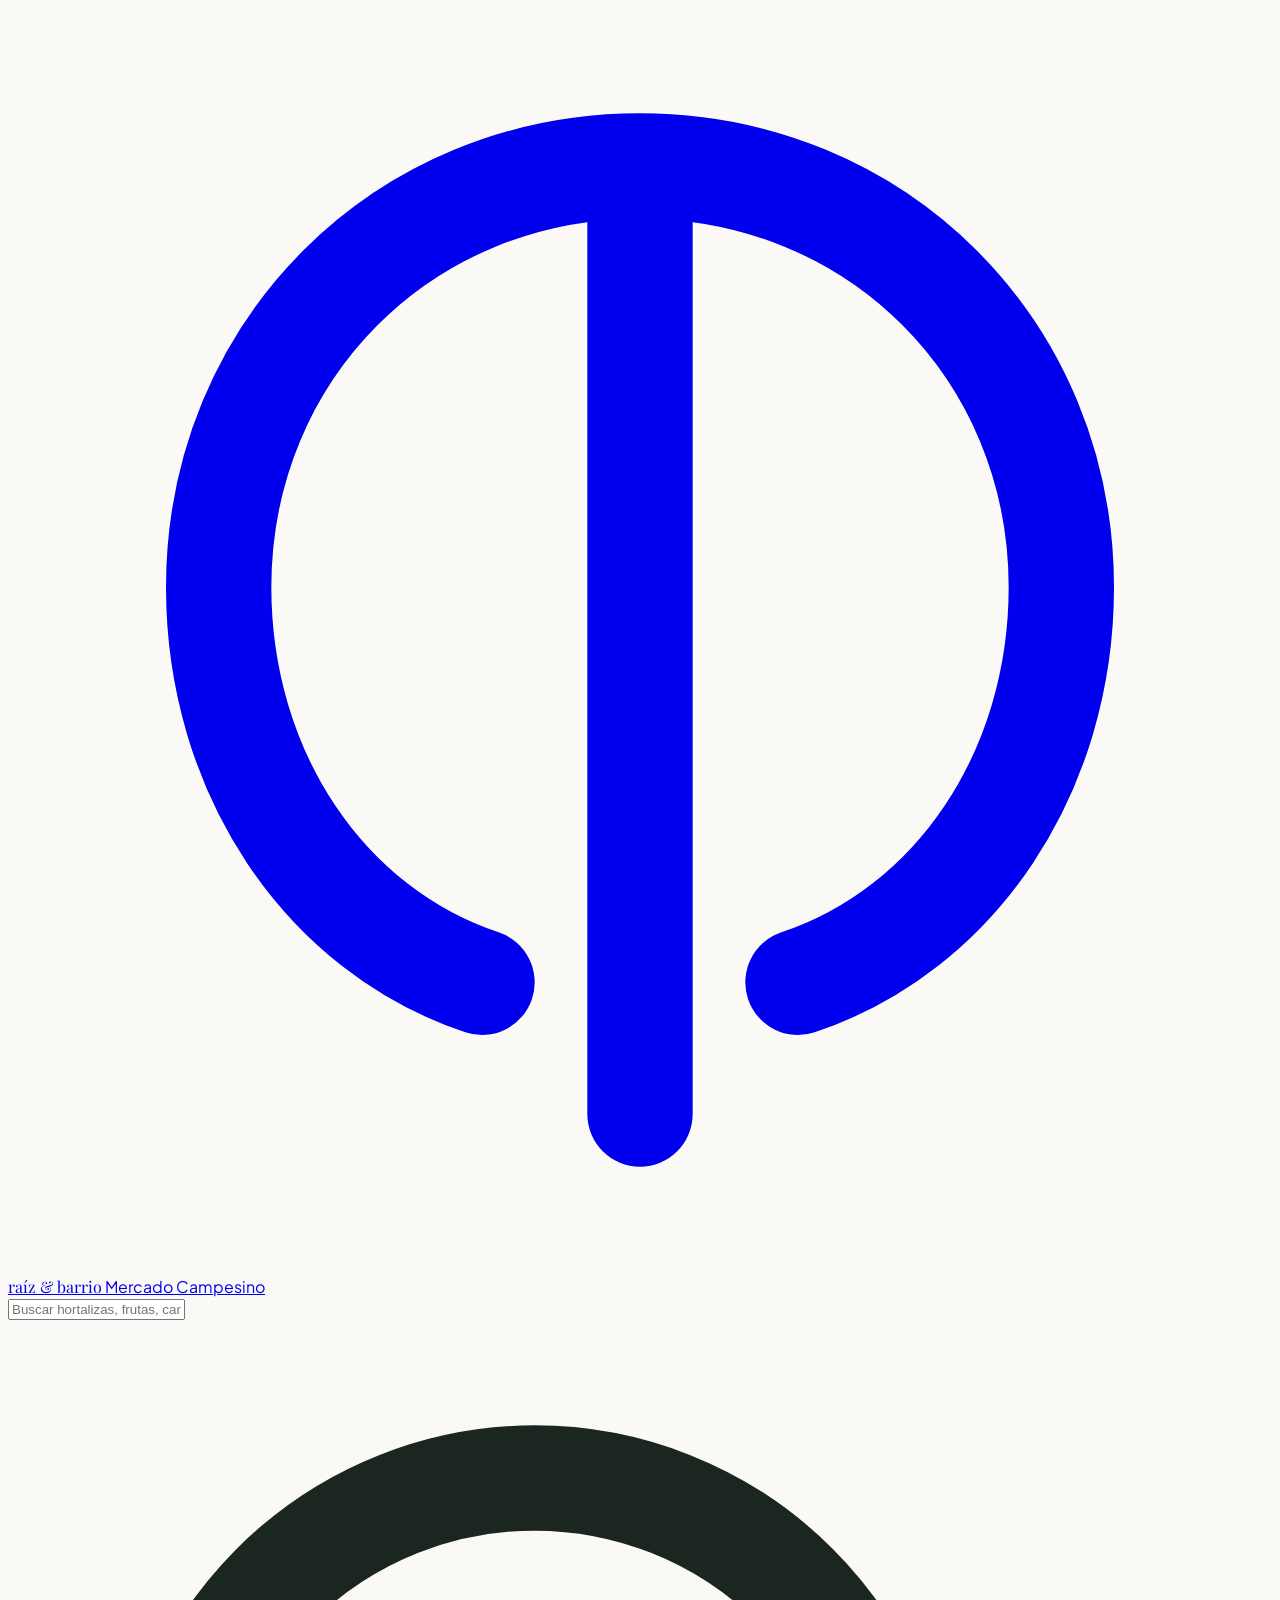
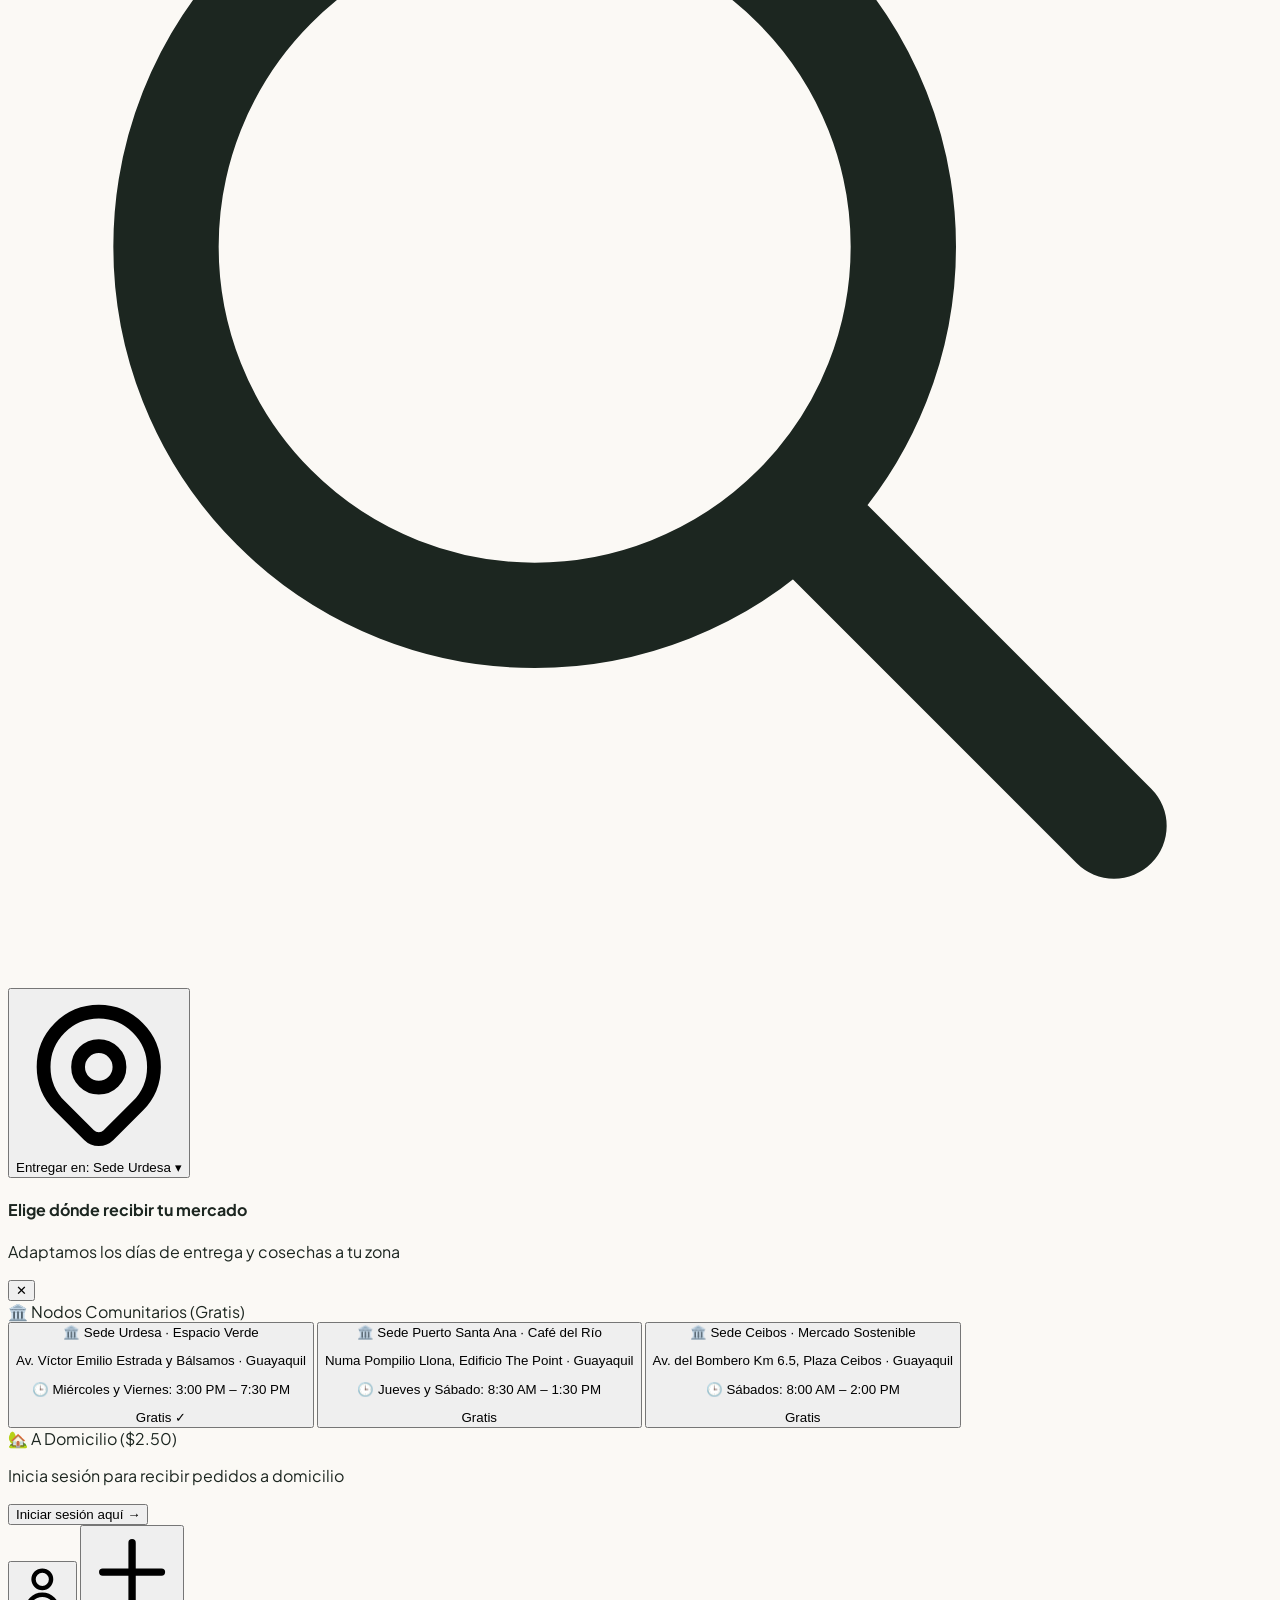
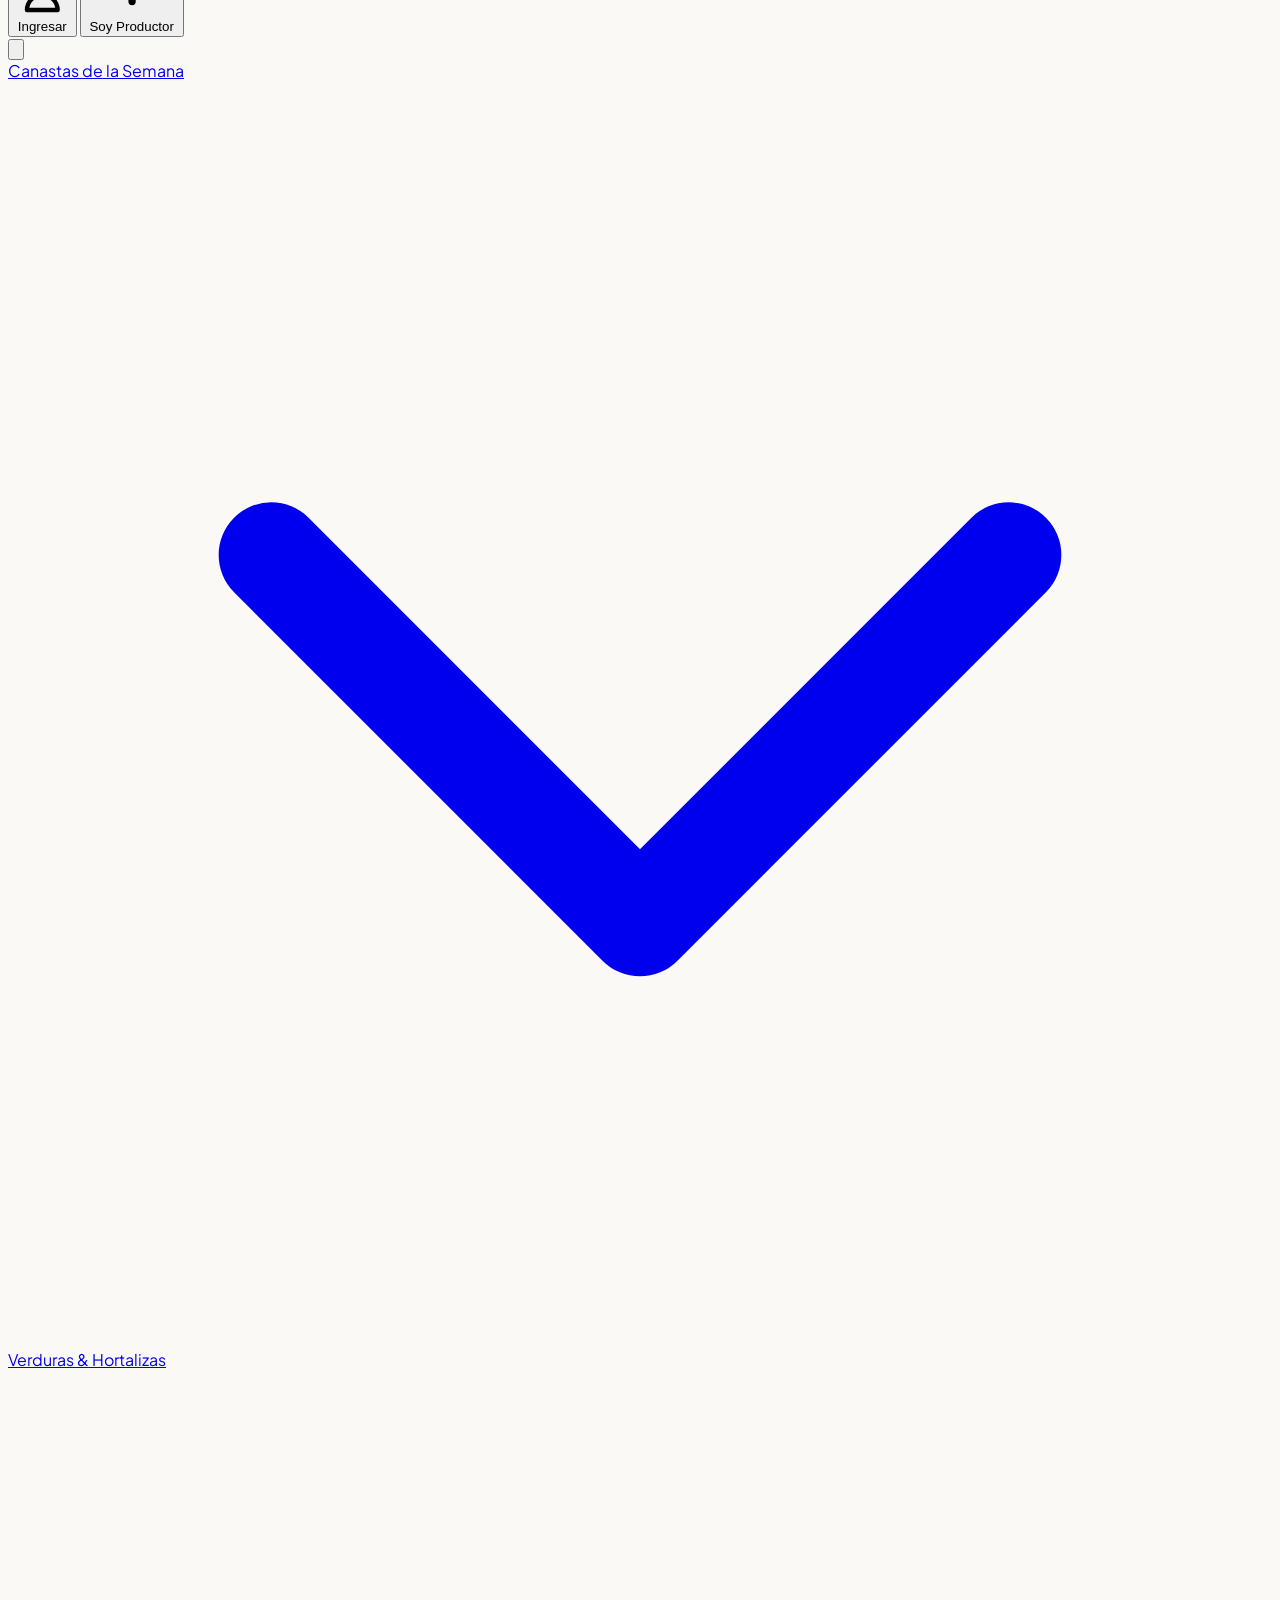
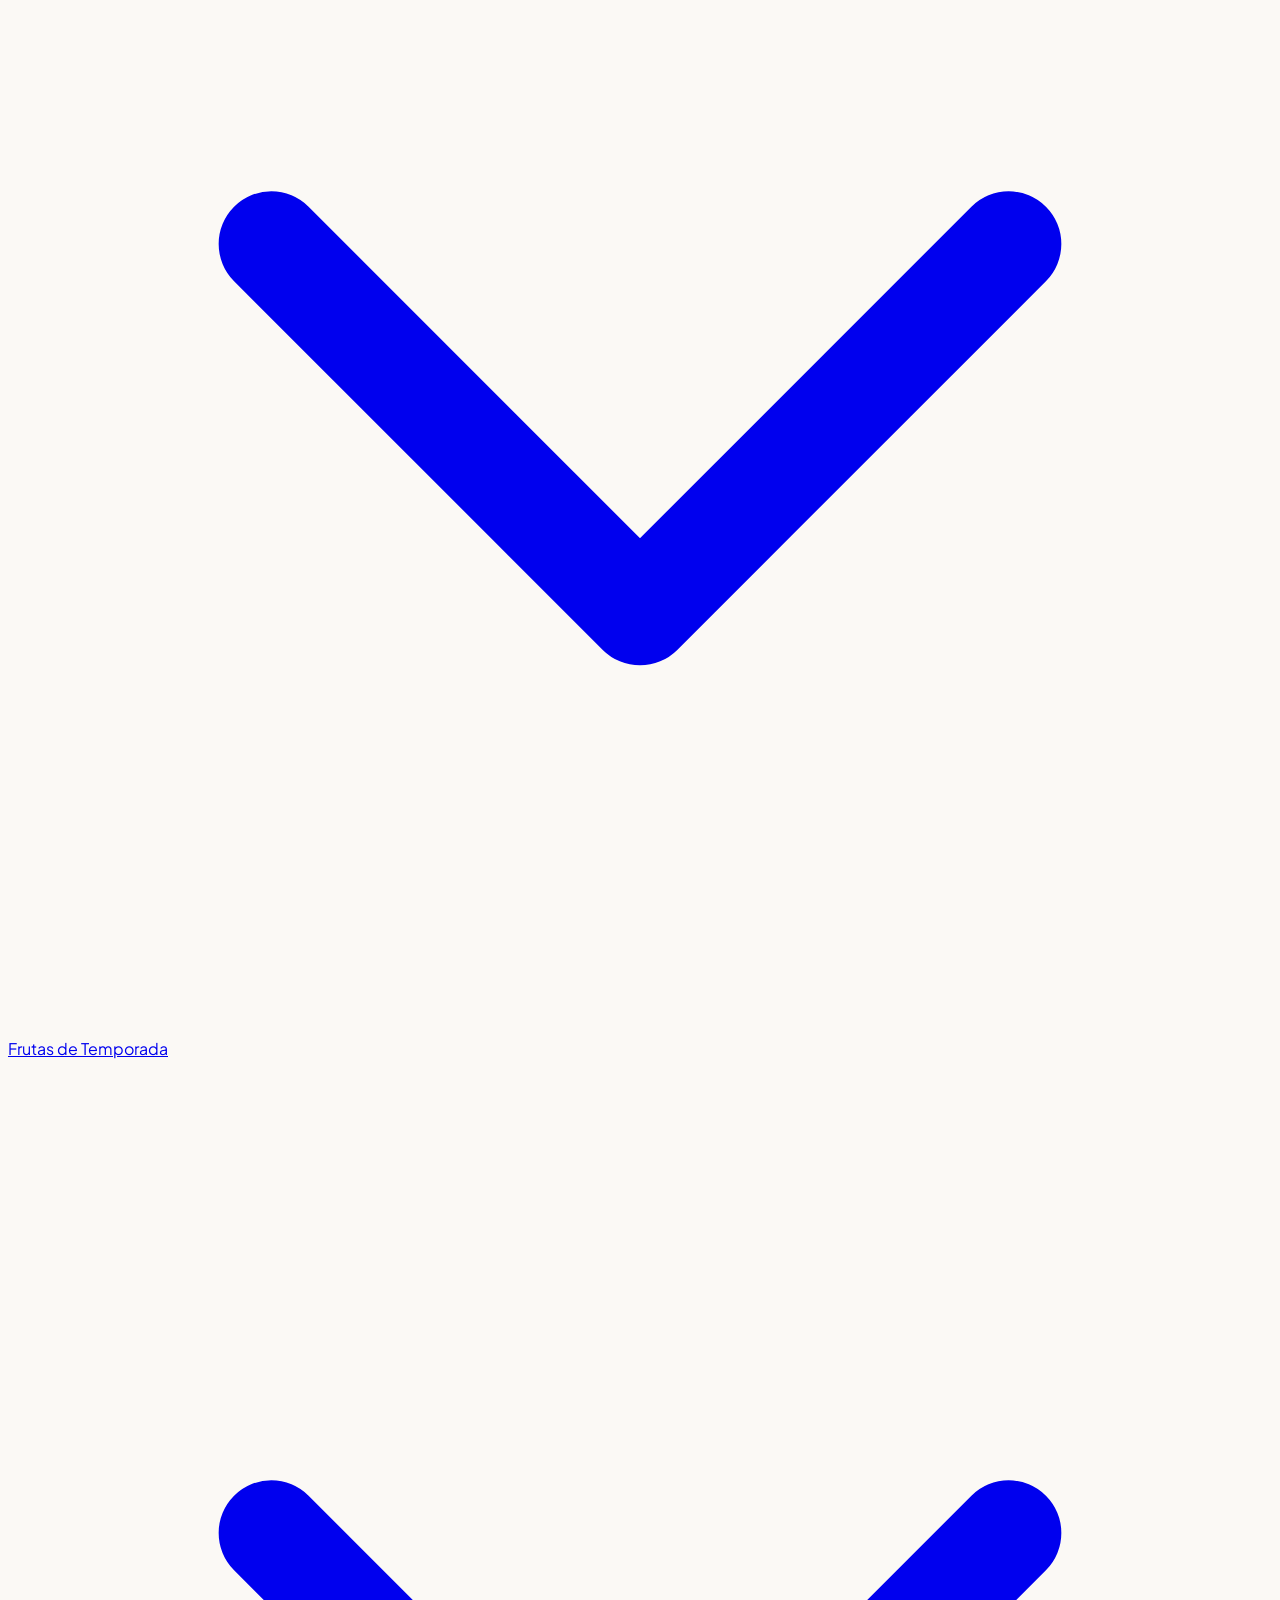
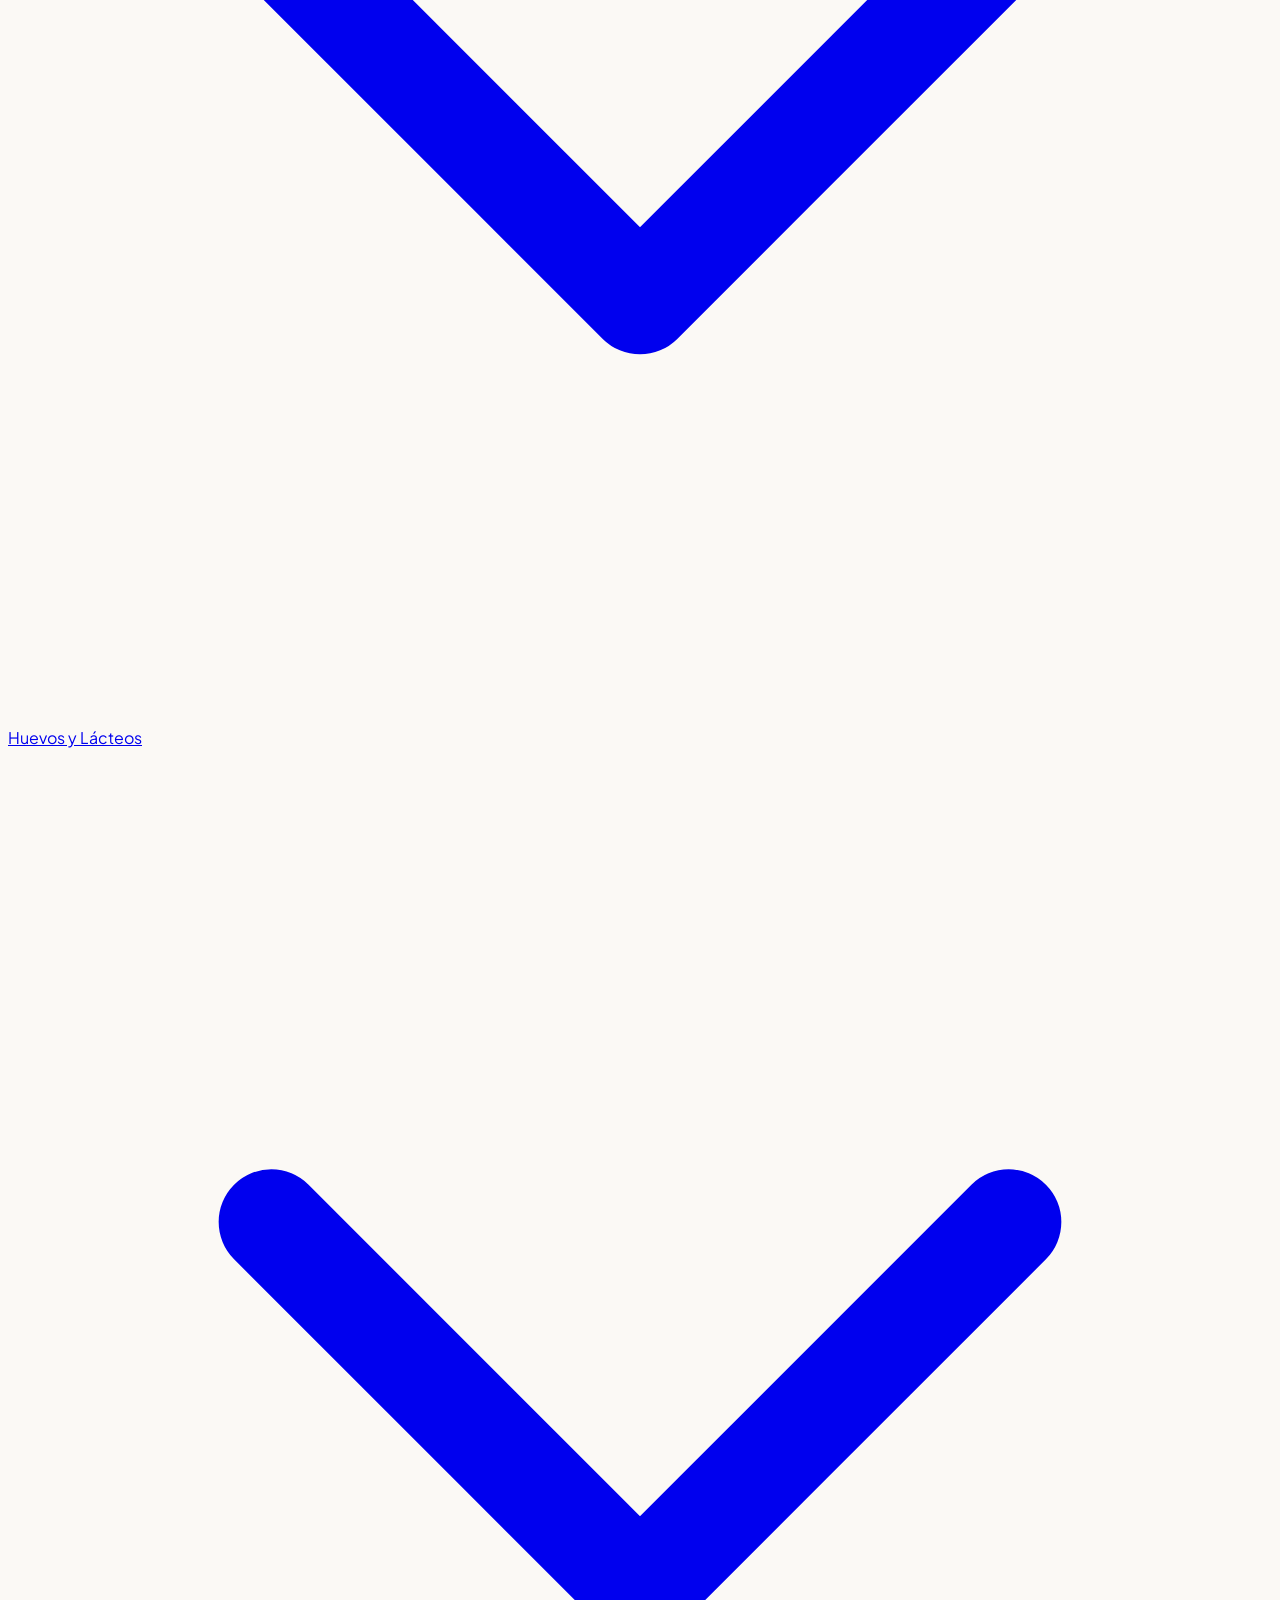
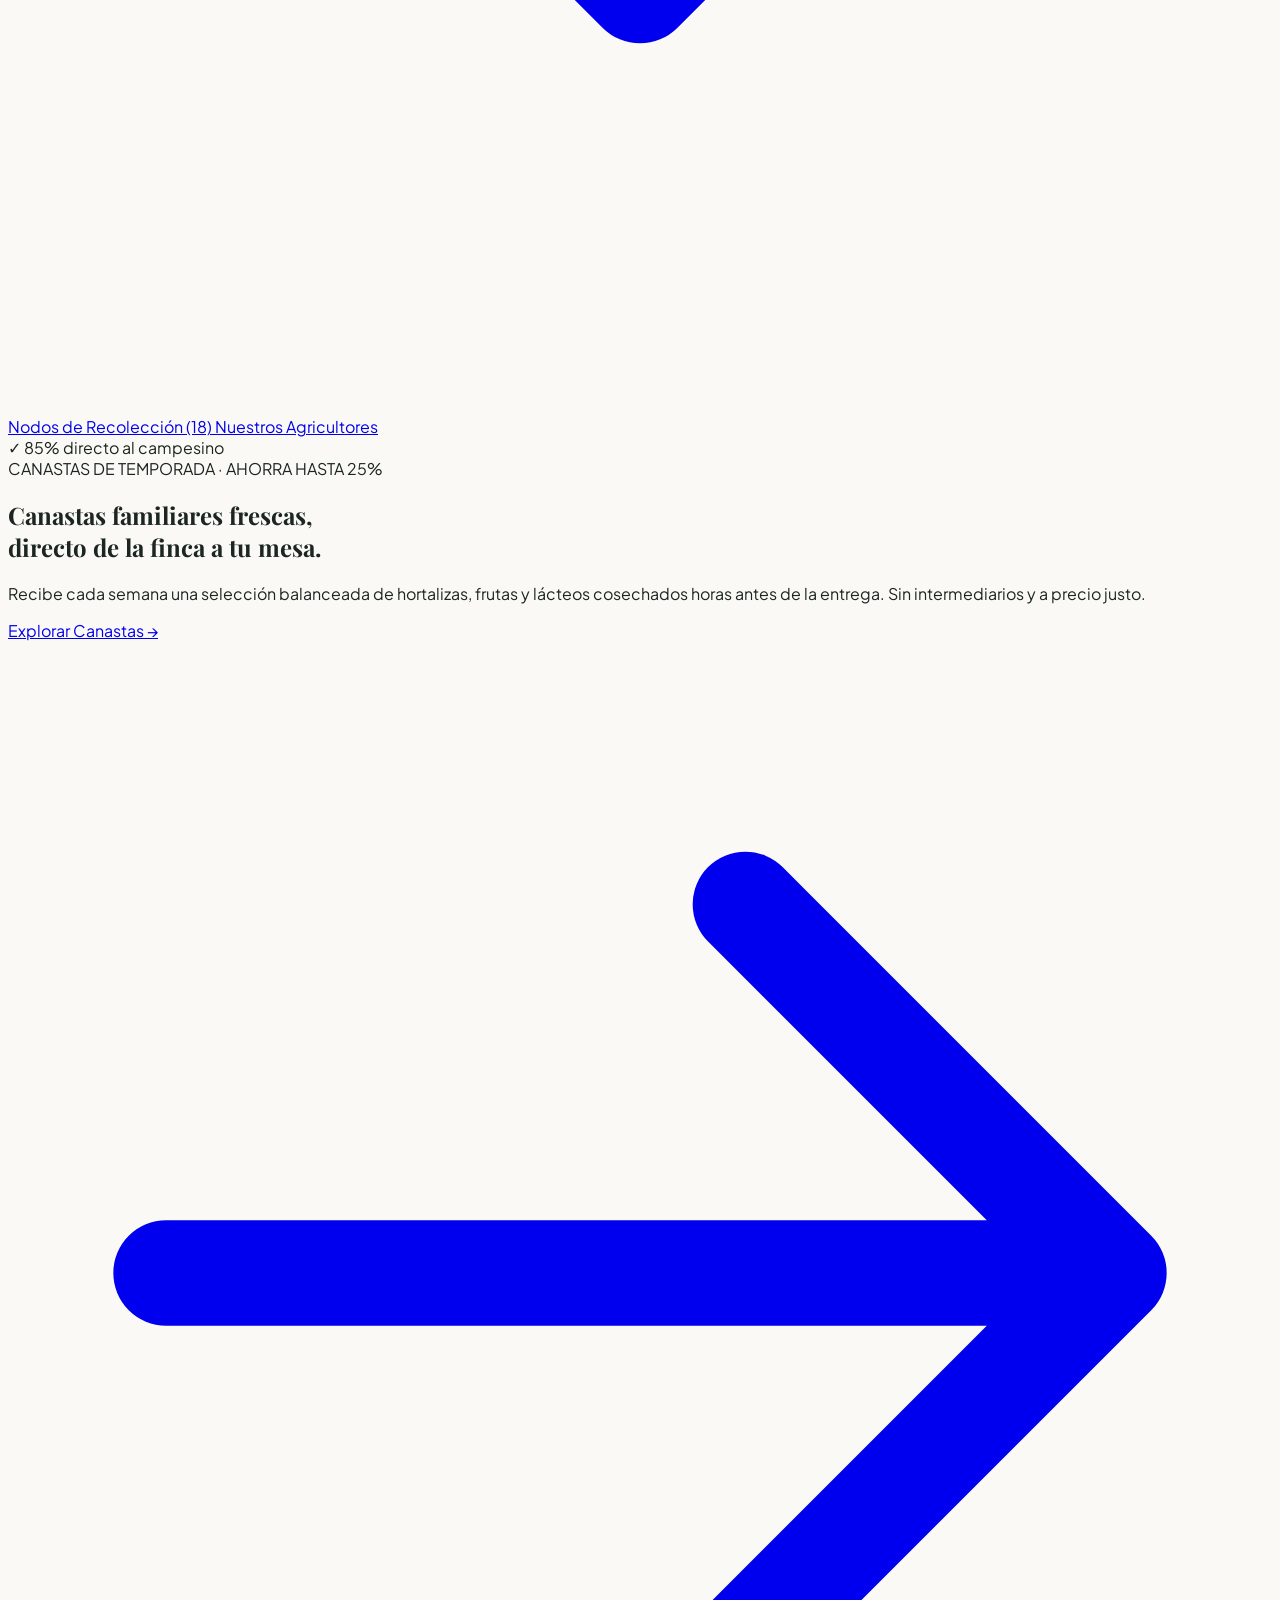
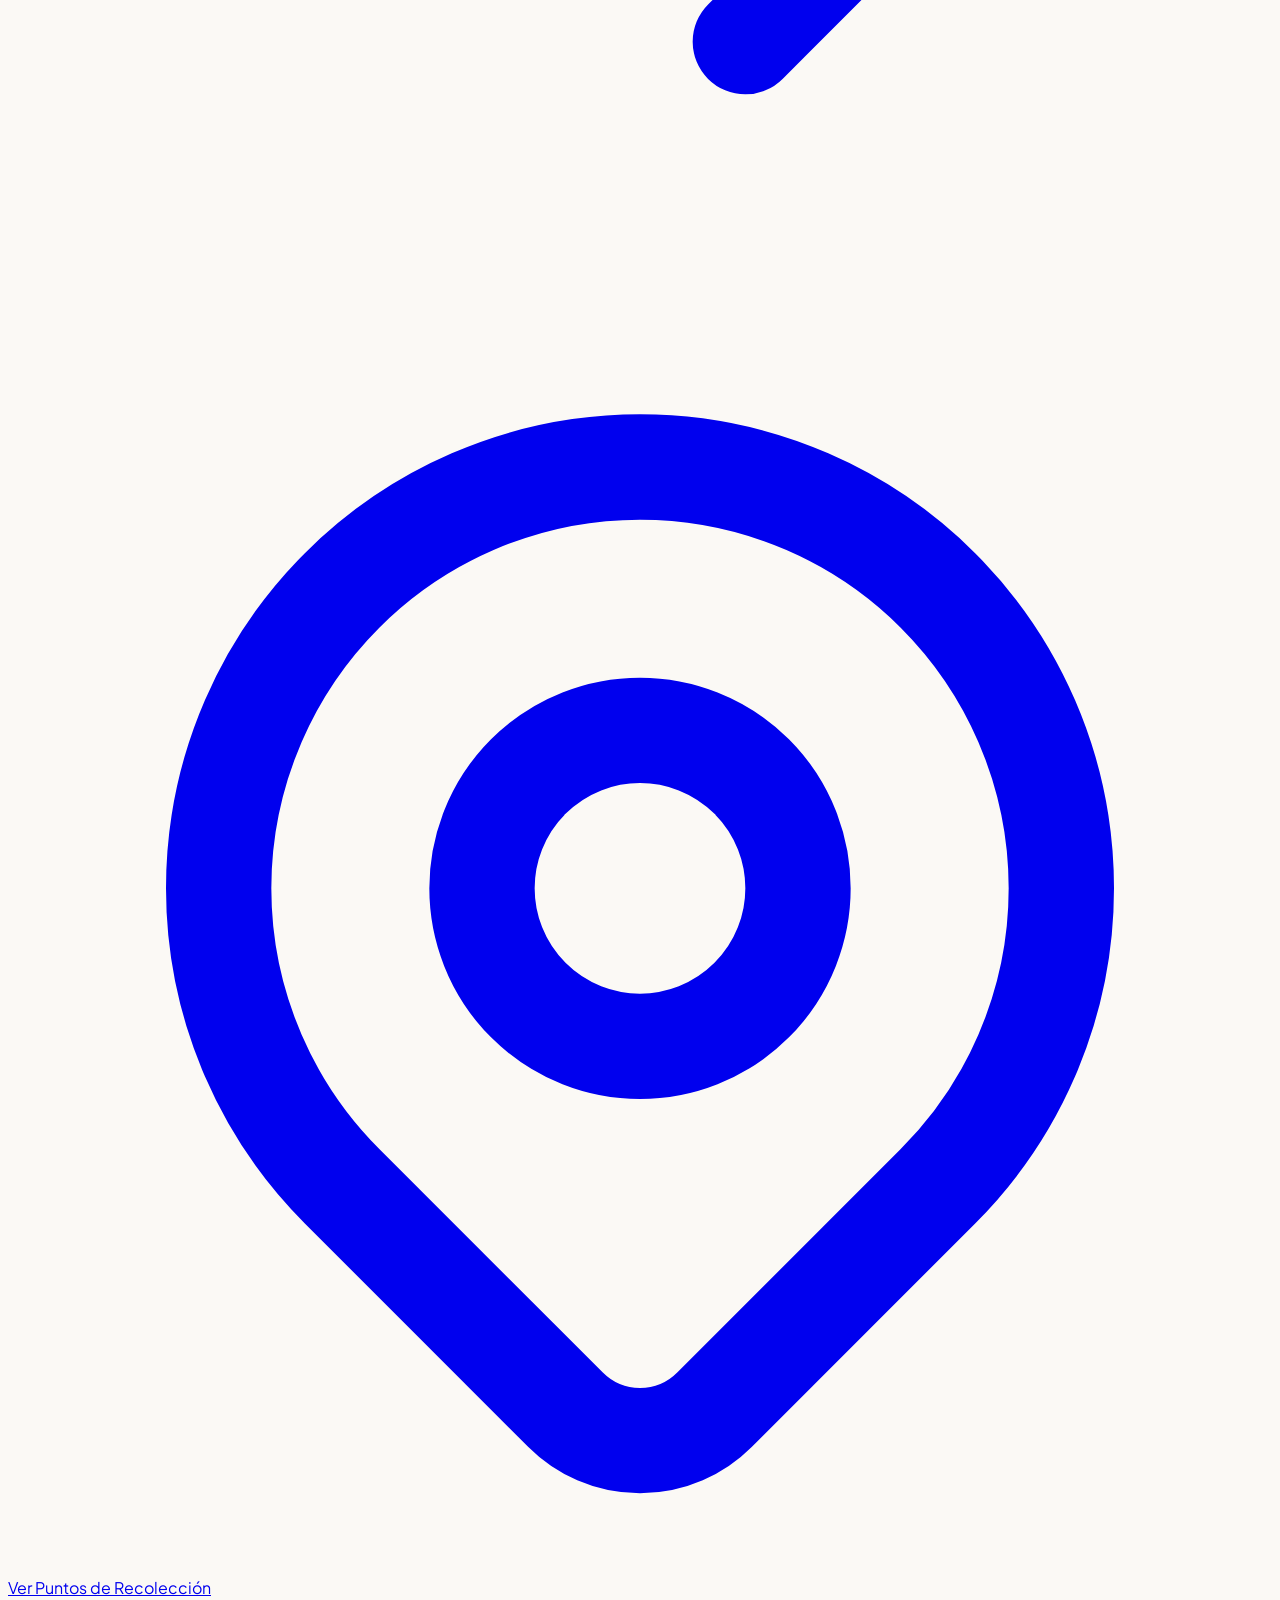
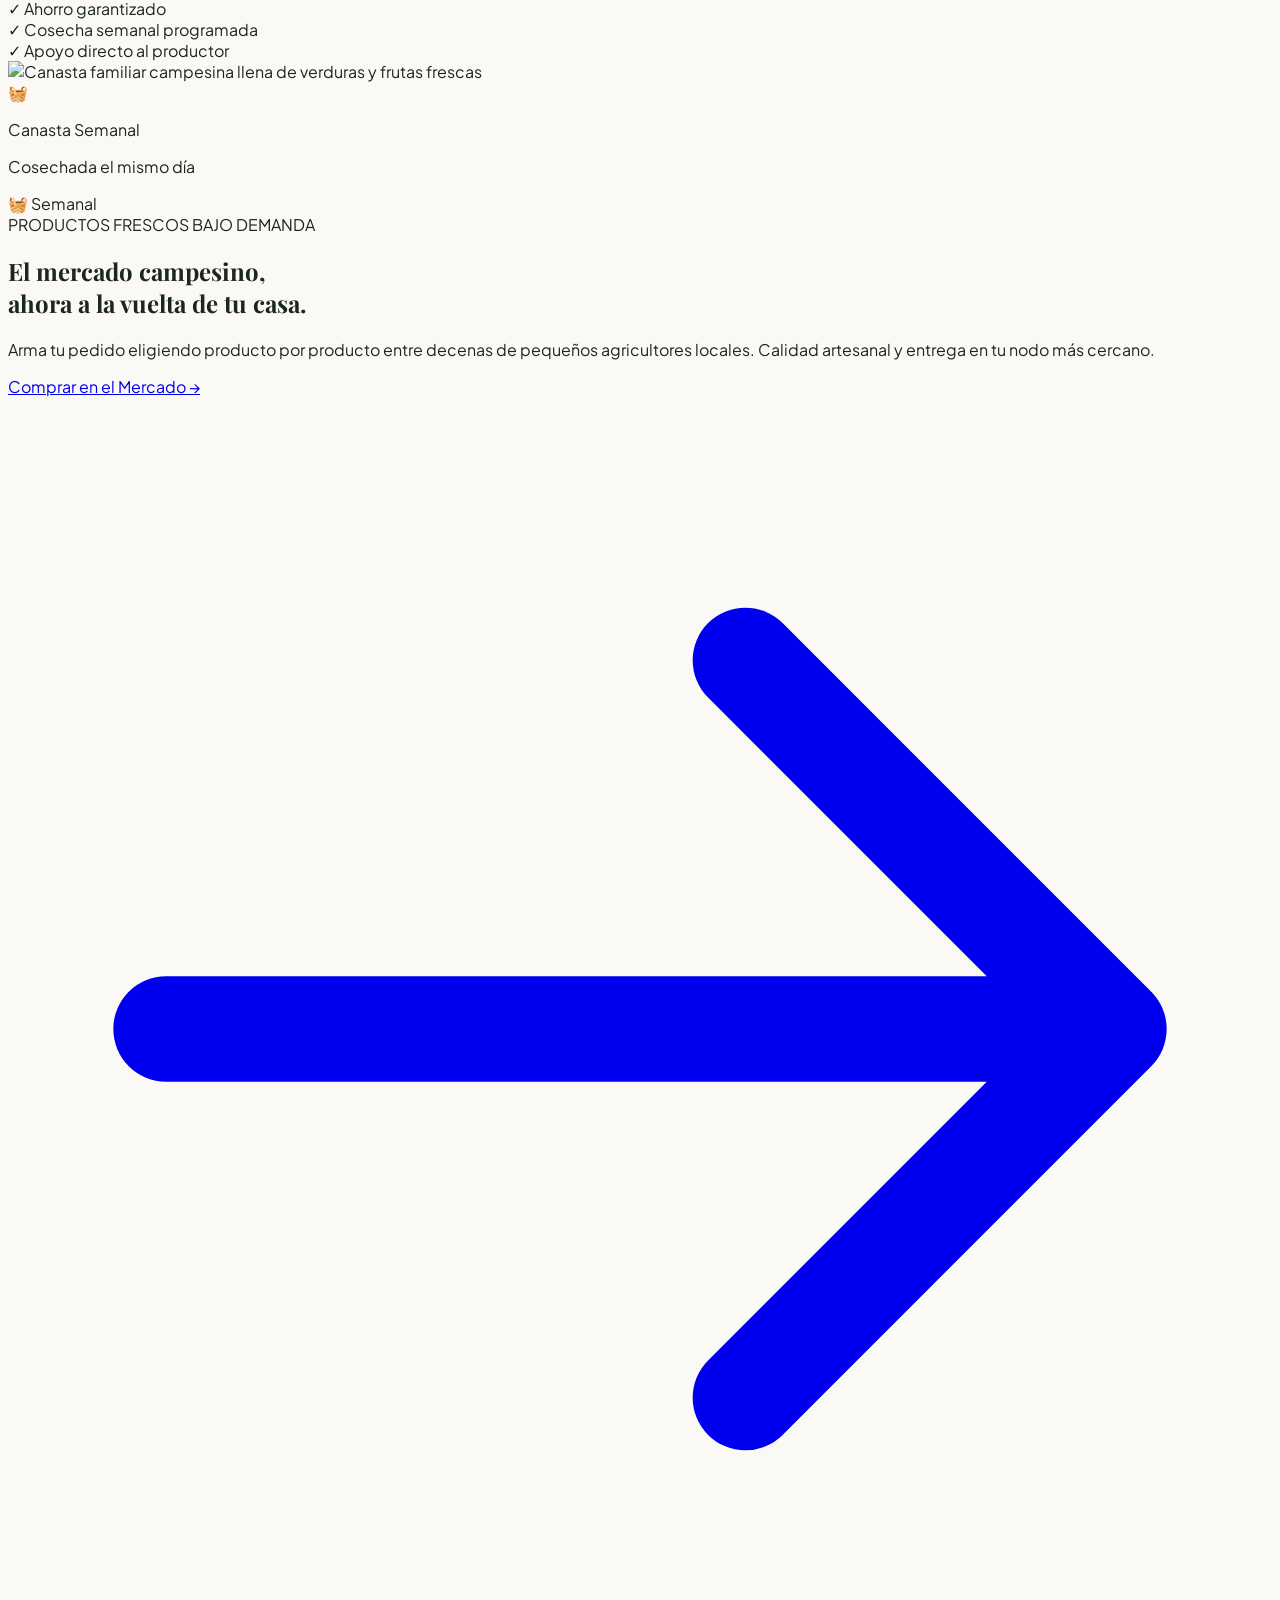
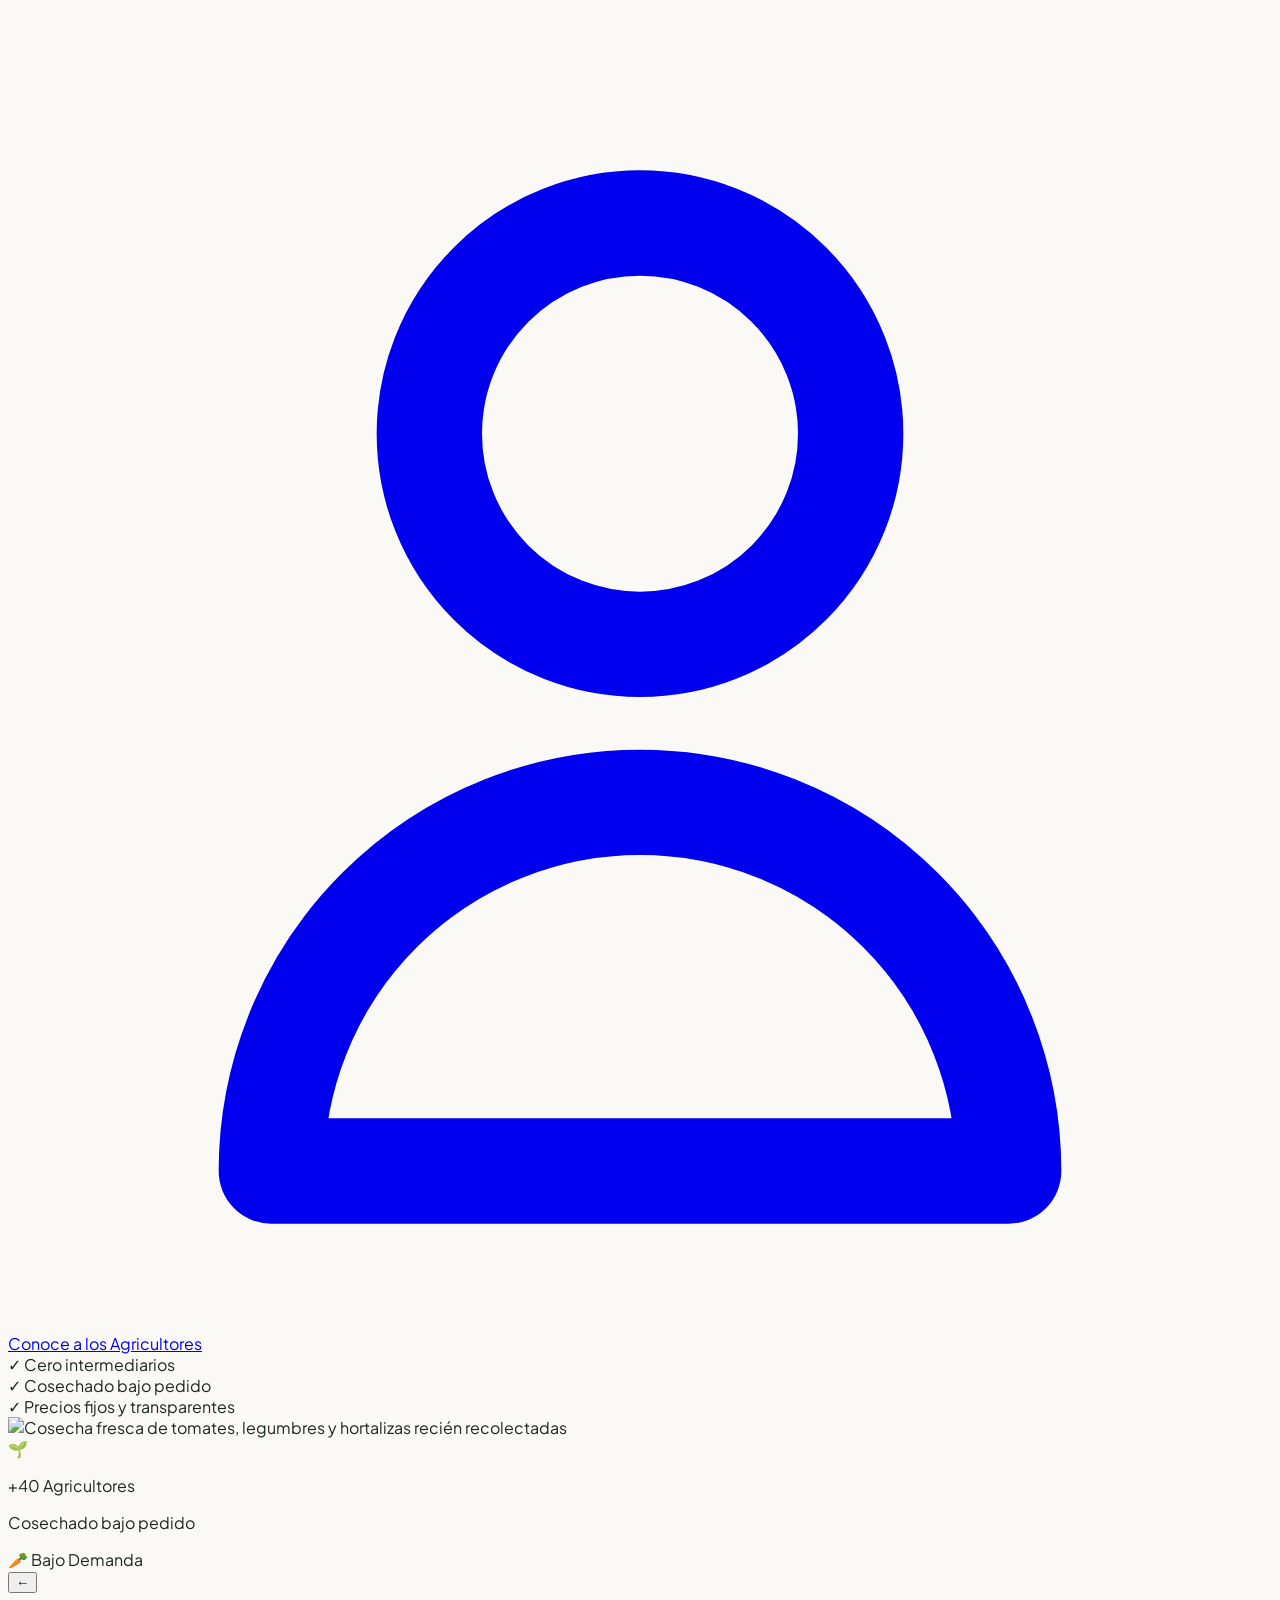
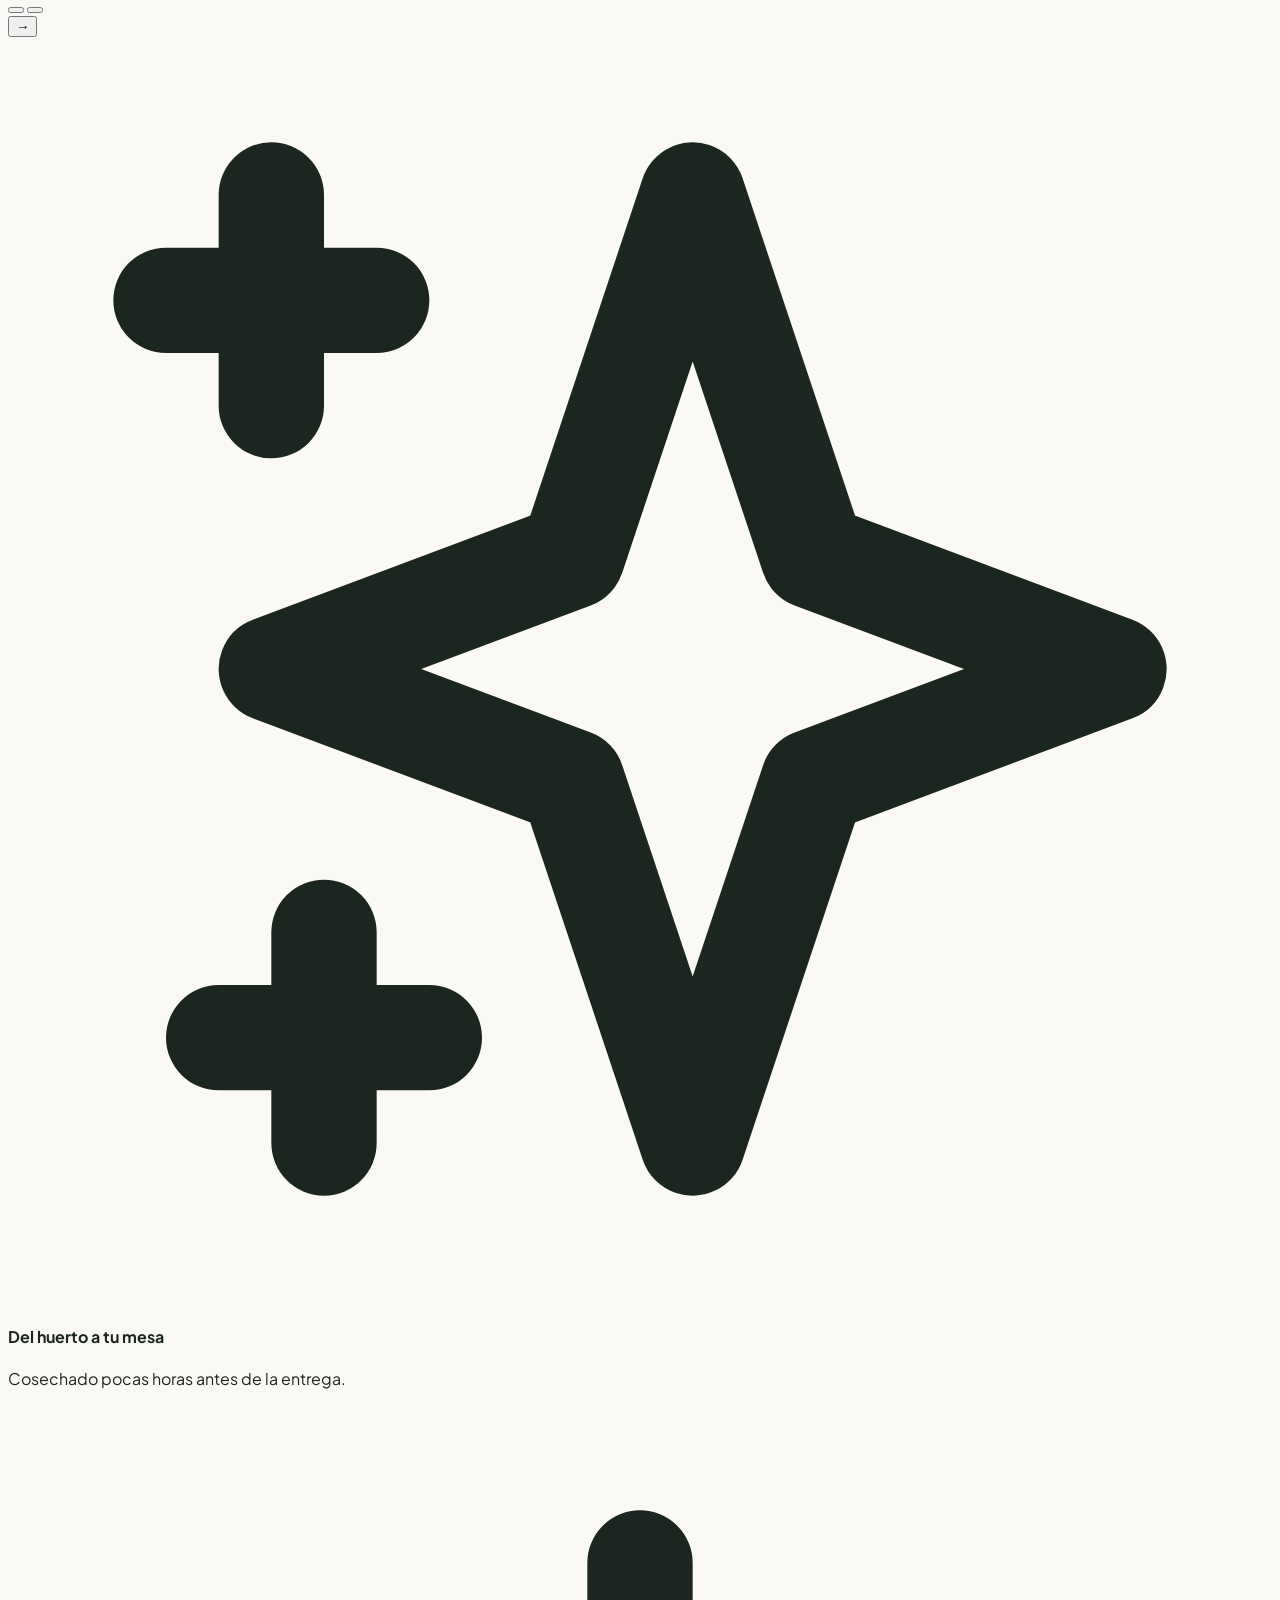
==== commit 6016966f: "fix(navbar): mostrar nodo oficial por defecto sin sesion y limpiar direcciones al cerrar sesion" ====
--- a/index.html
+++ b/index.html
@@ -176,7 +176,7 @@
             <div class="mt-3 pt-3 border-t border-stone-100">
               <div class="flex items-center justify-between mb-1.5 px-1">
                 <span class="font-bold text-[10px] uppercase tracking-wider text-[#c85a32] flex items-center gap-1">
-                  <span>🏡</span> A Domicilio ($1.50)
+                  <span>🏡</span> A Domicilio ($2.50)
                 </span>
                 <a href="perfil.html" class="text-[10px] font-bold text-[#1a3d2f] hover:underline">
                   + Administrar
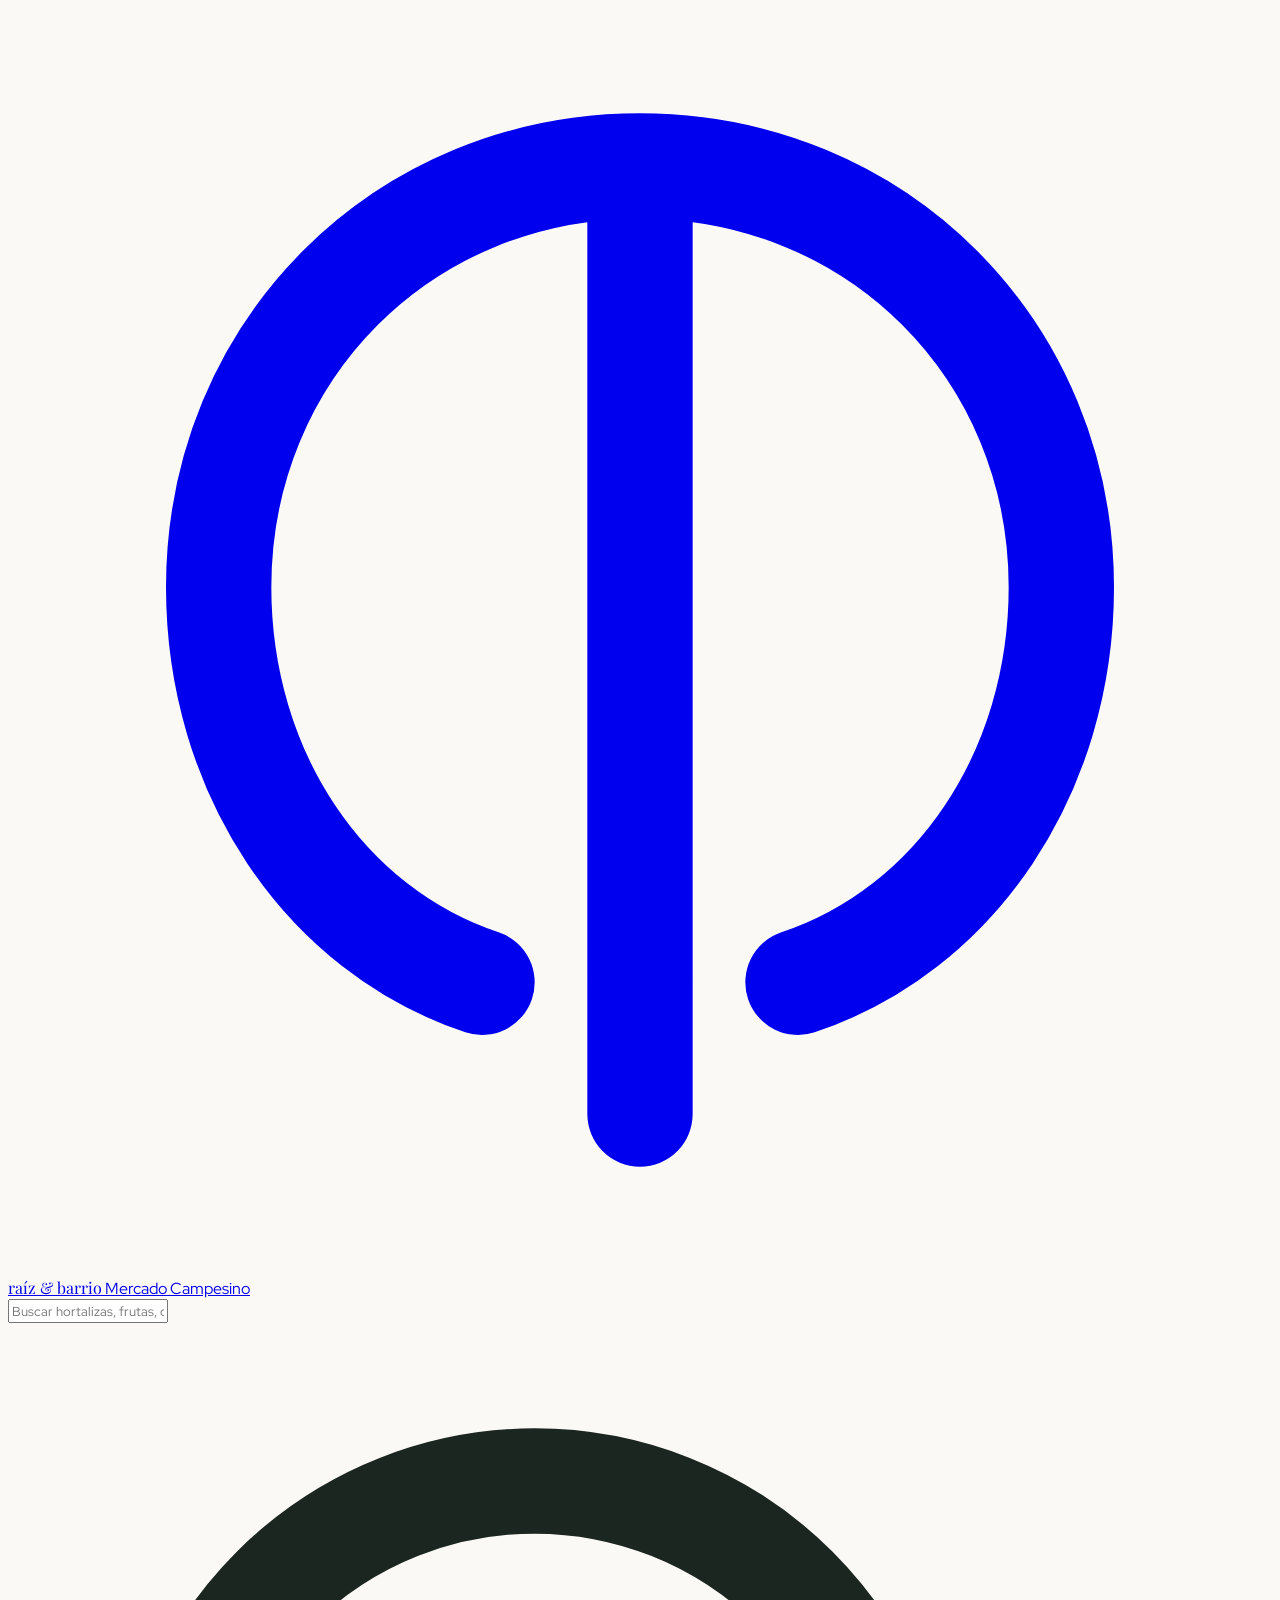
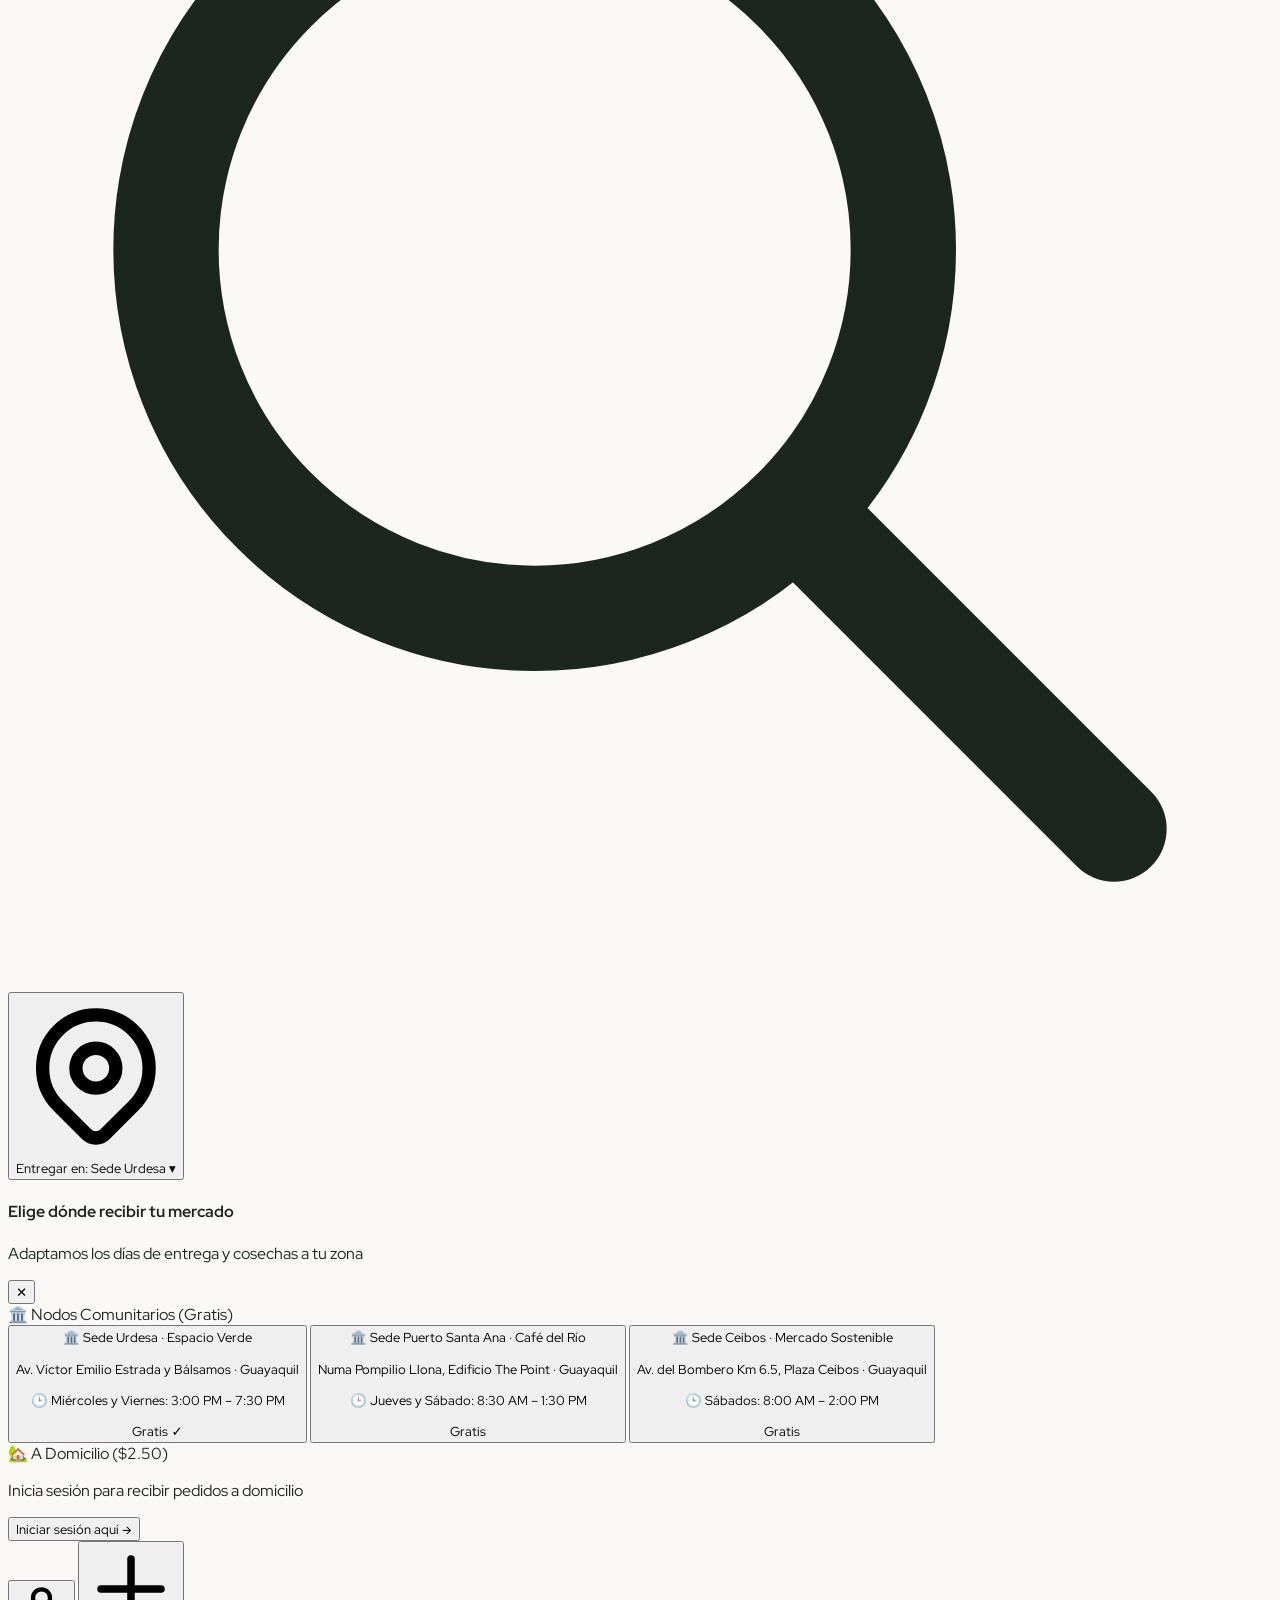
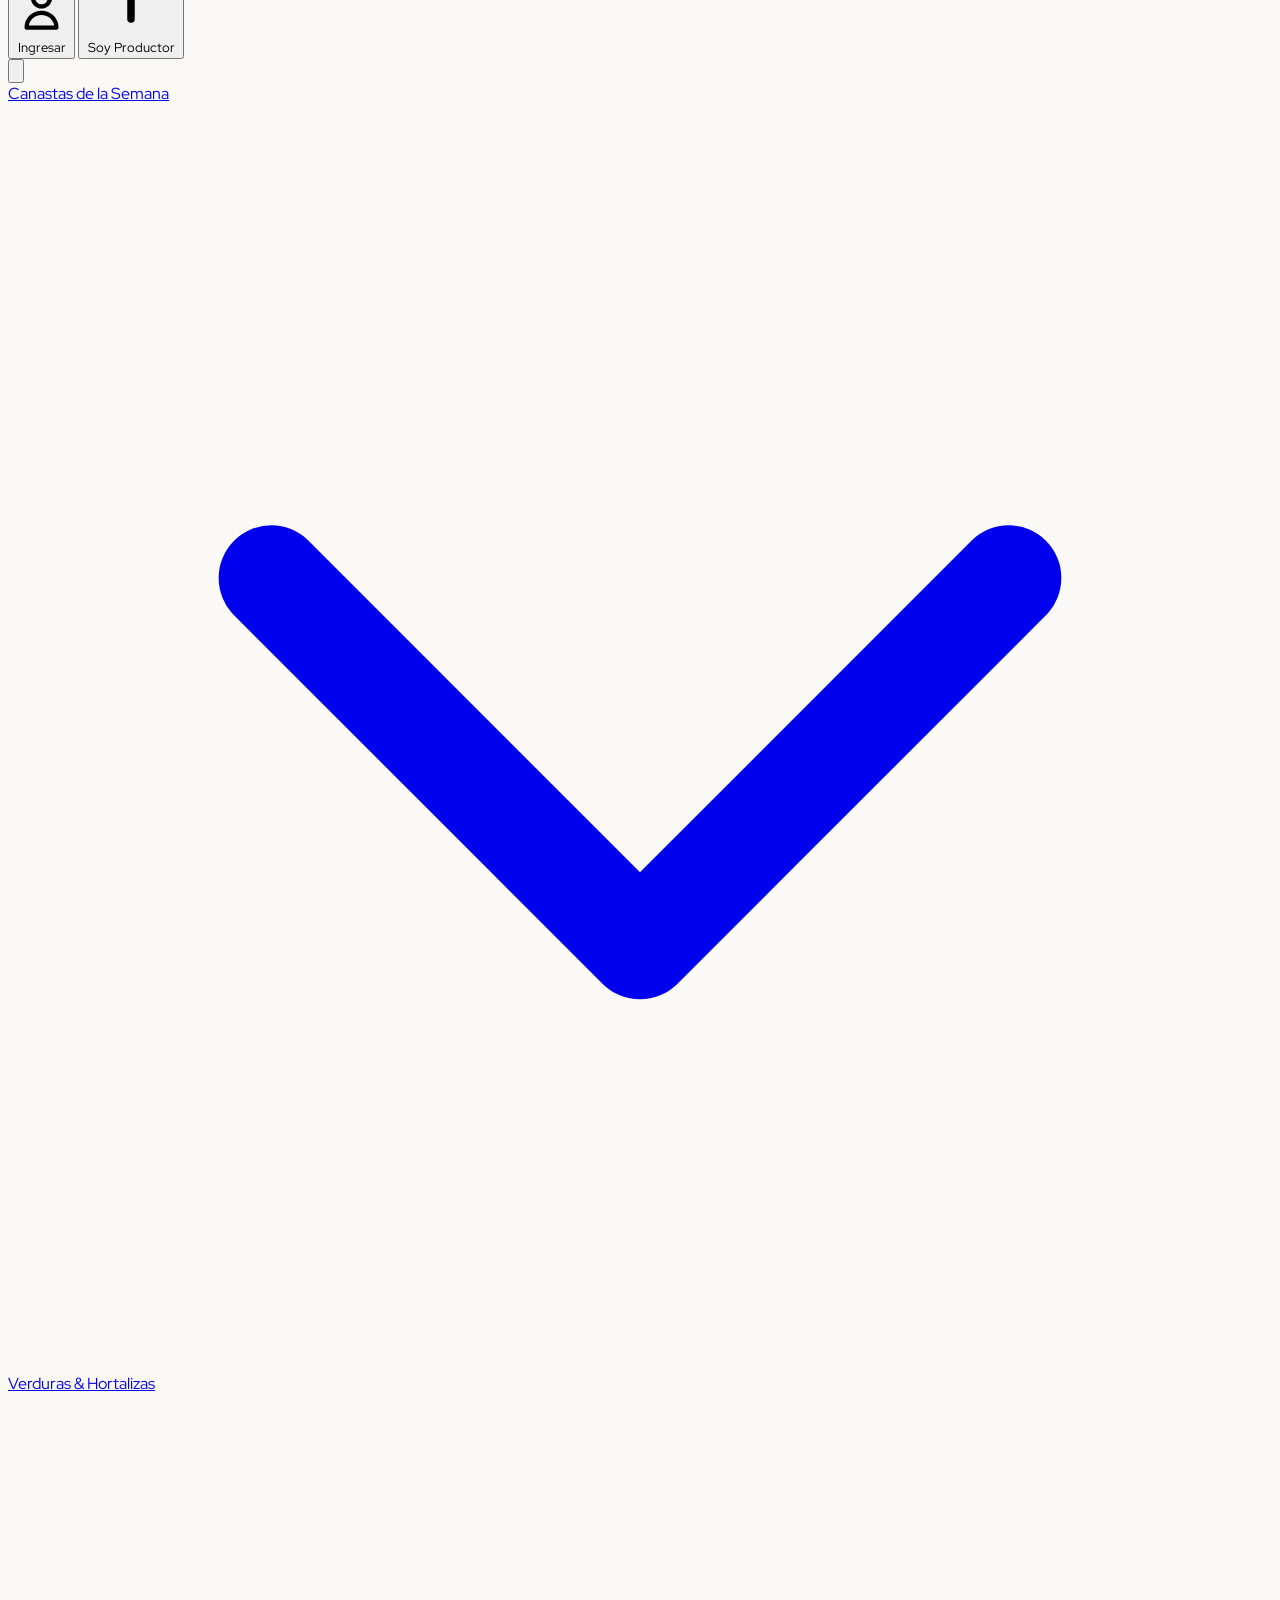
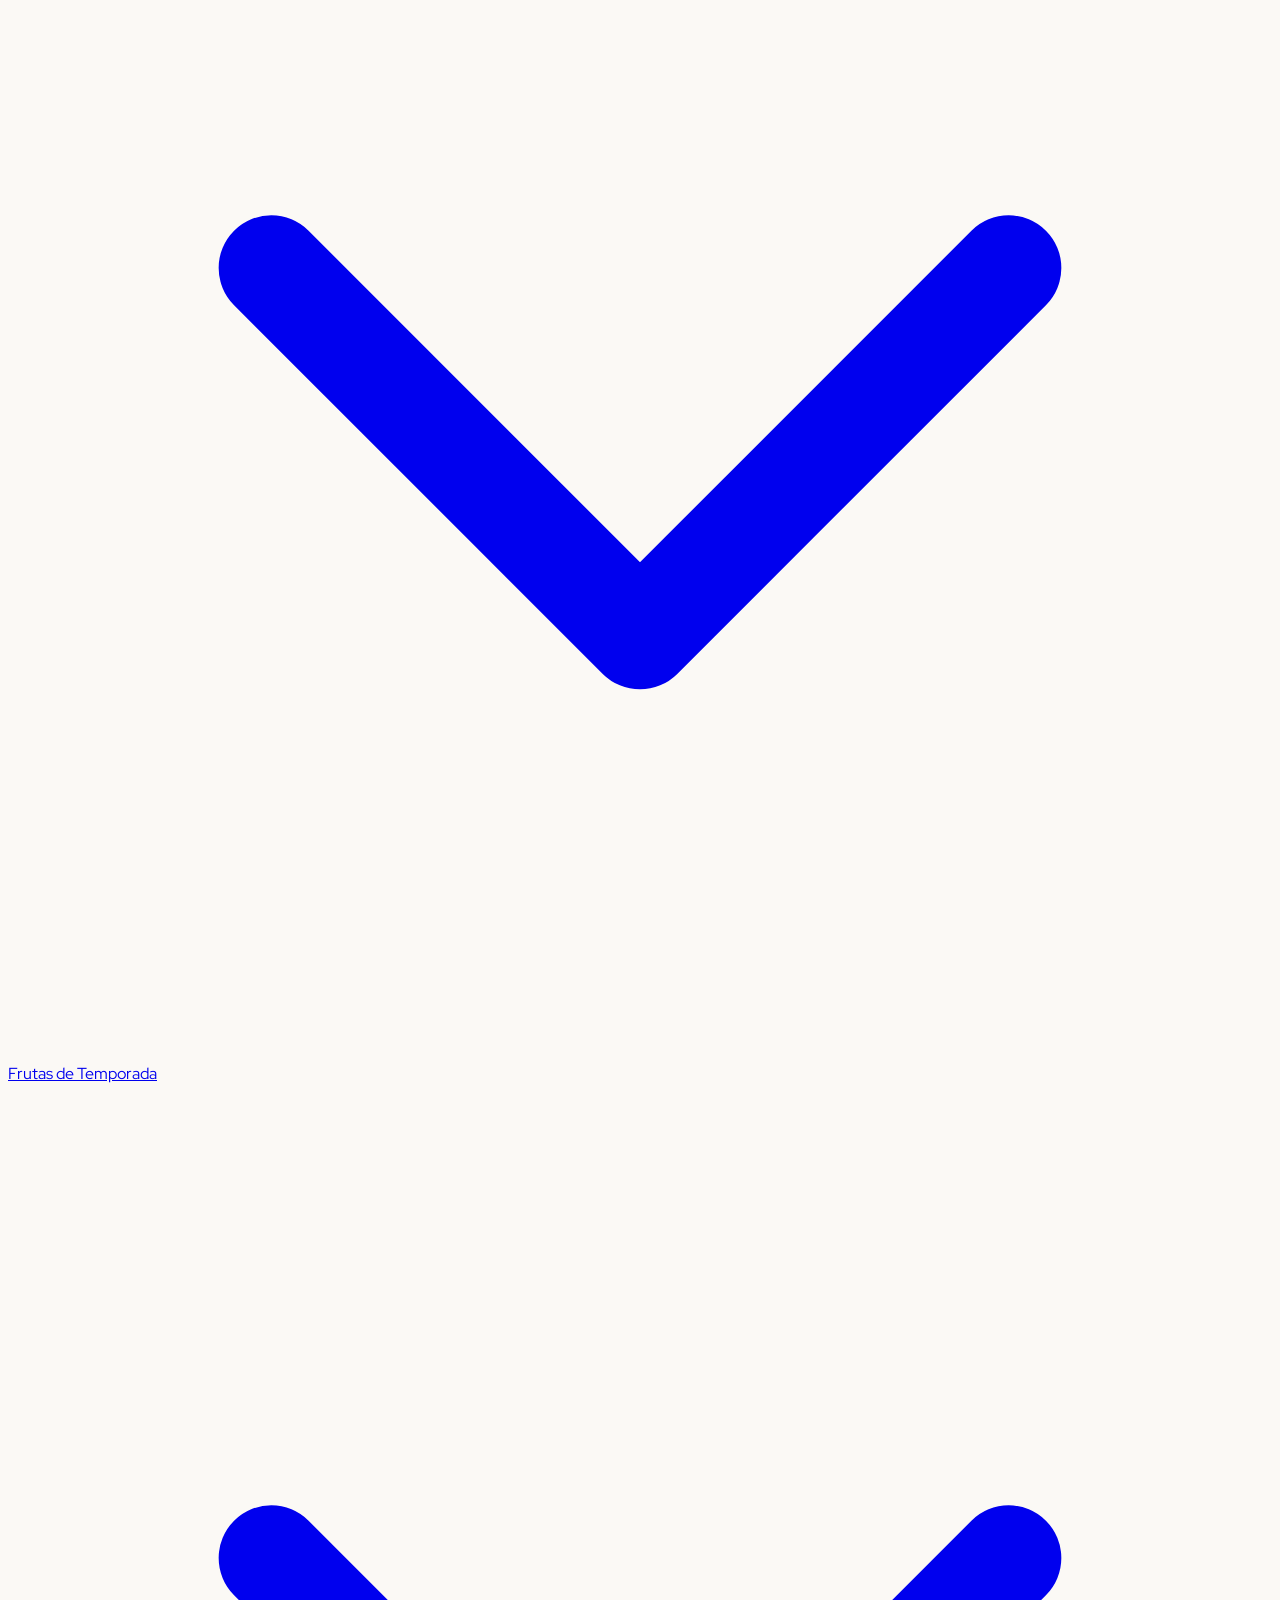
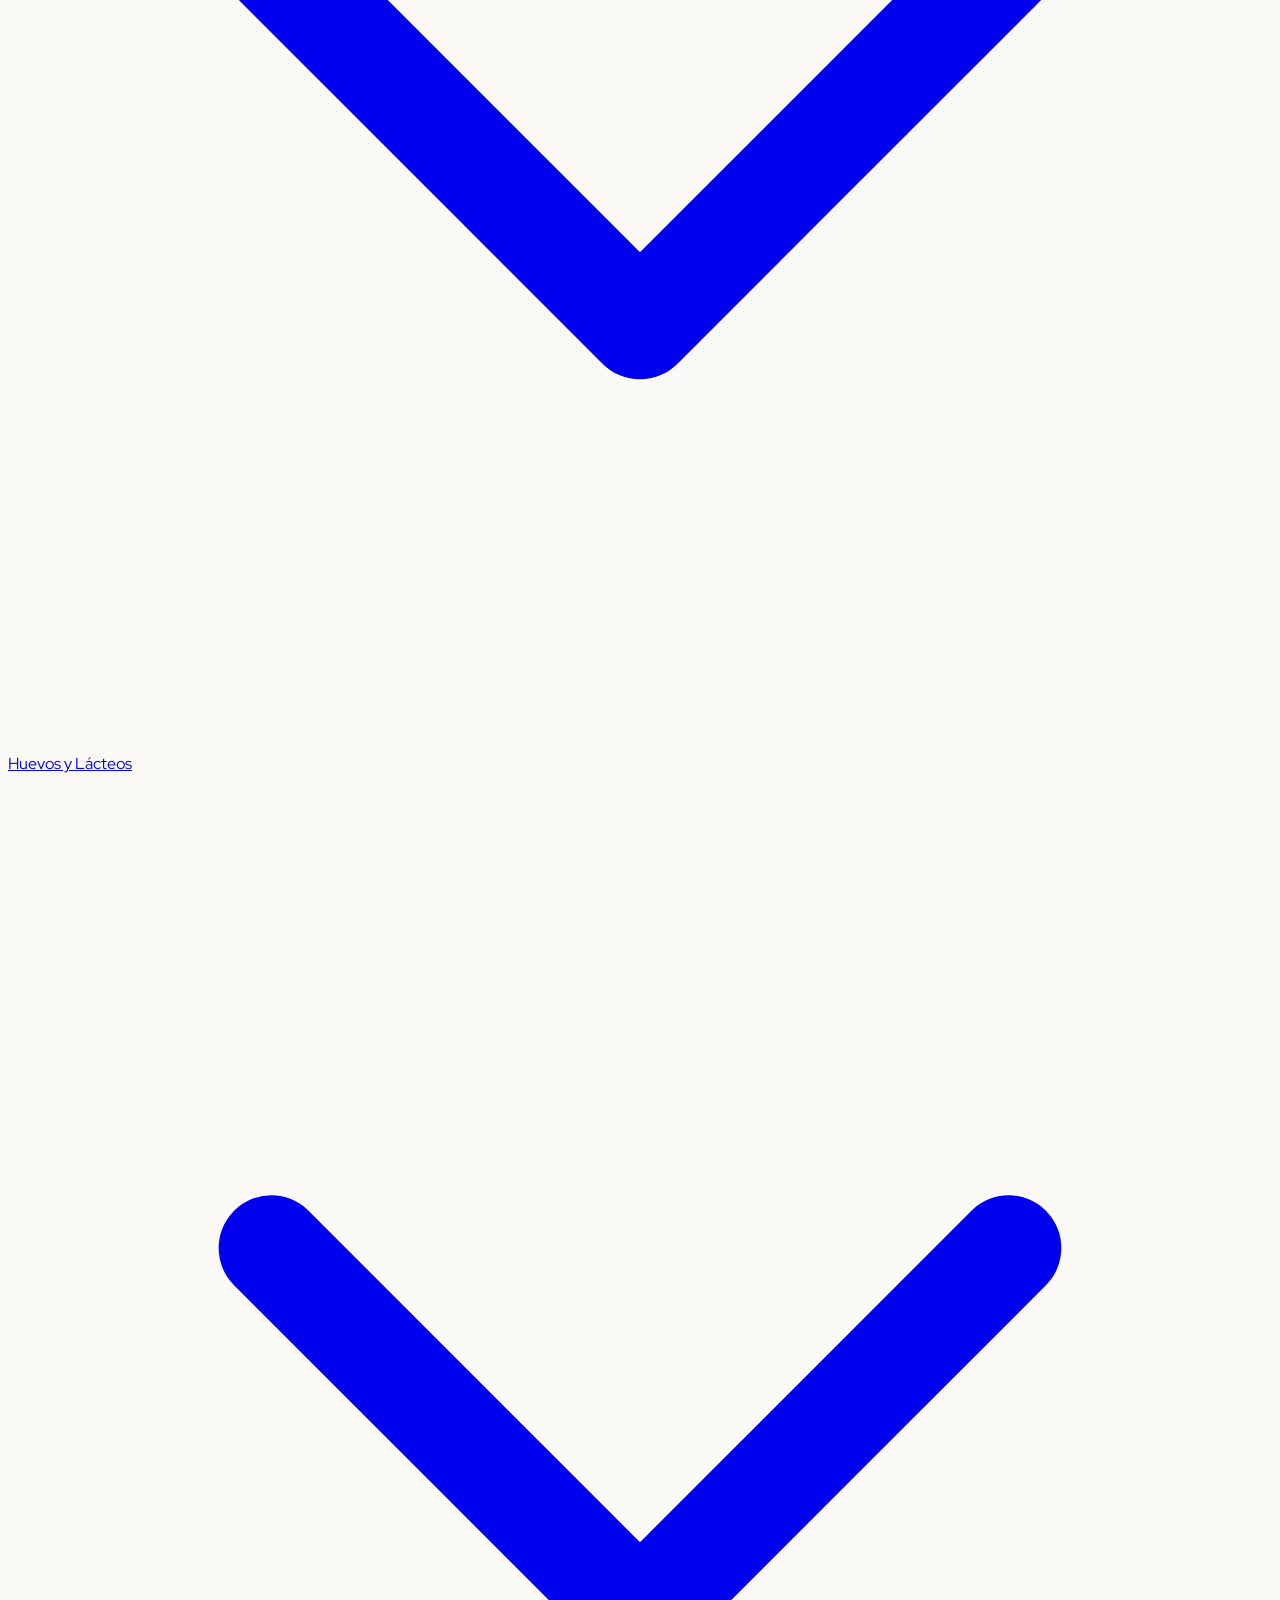
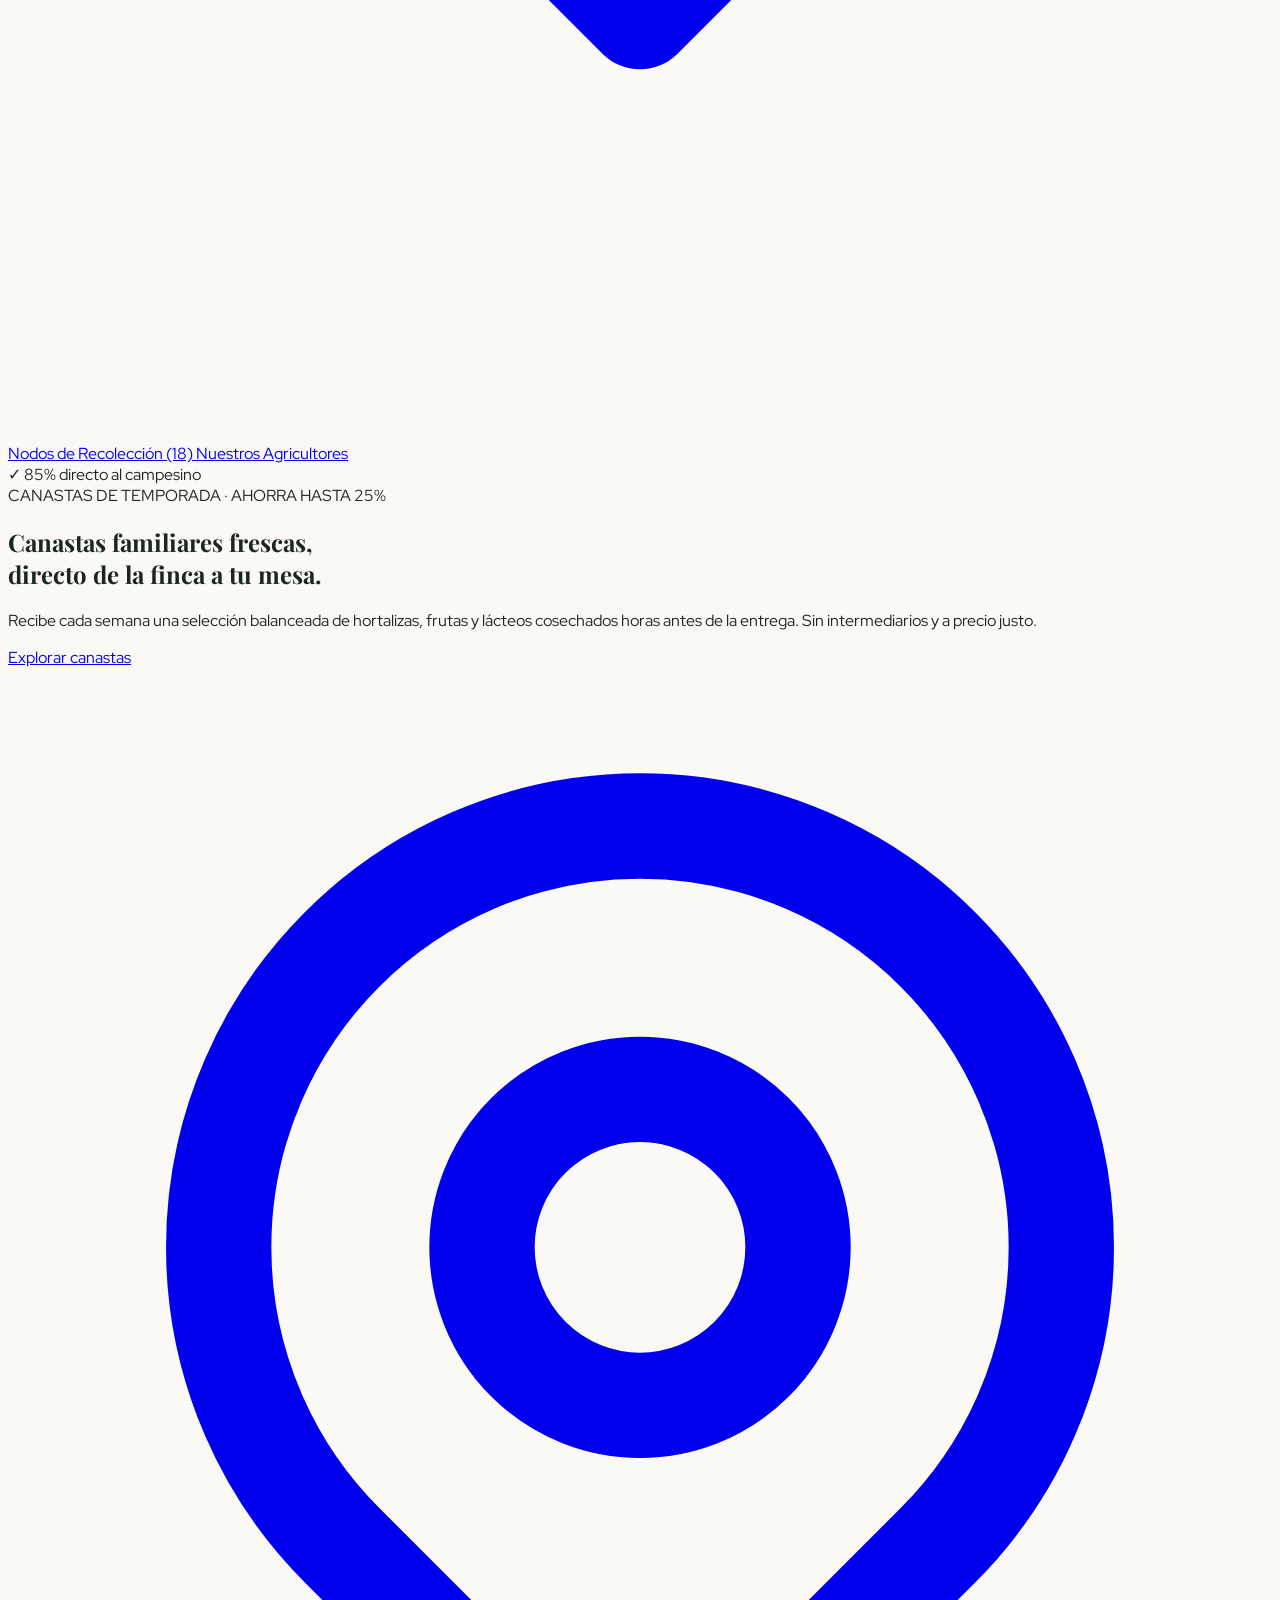
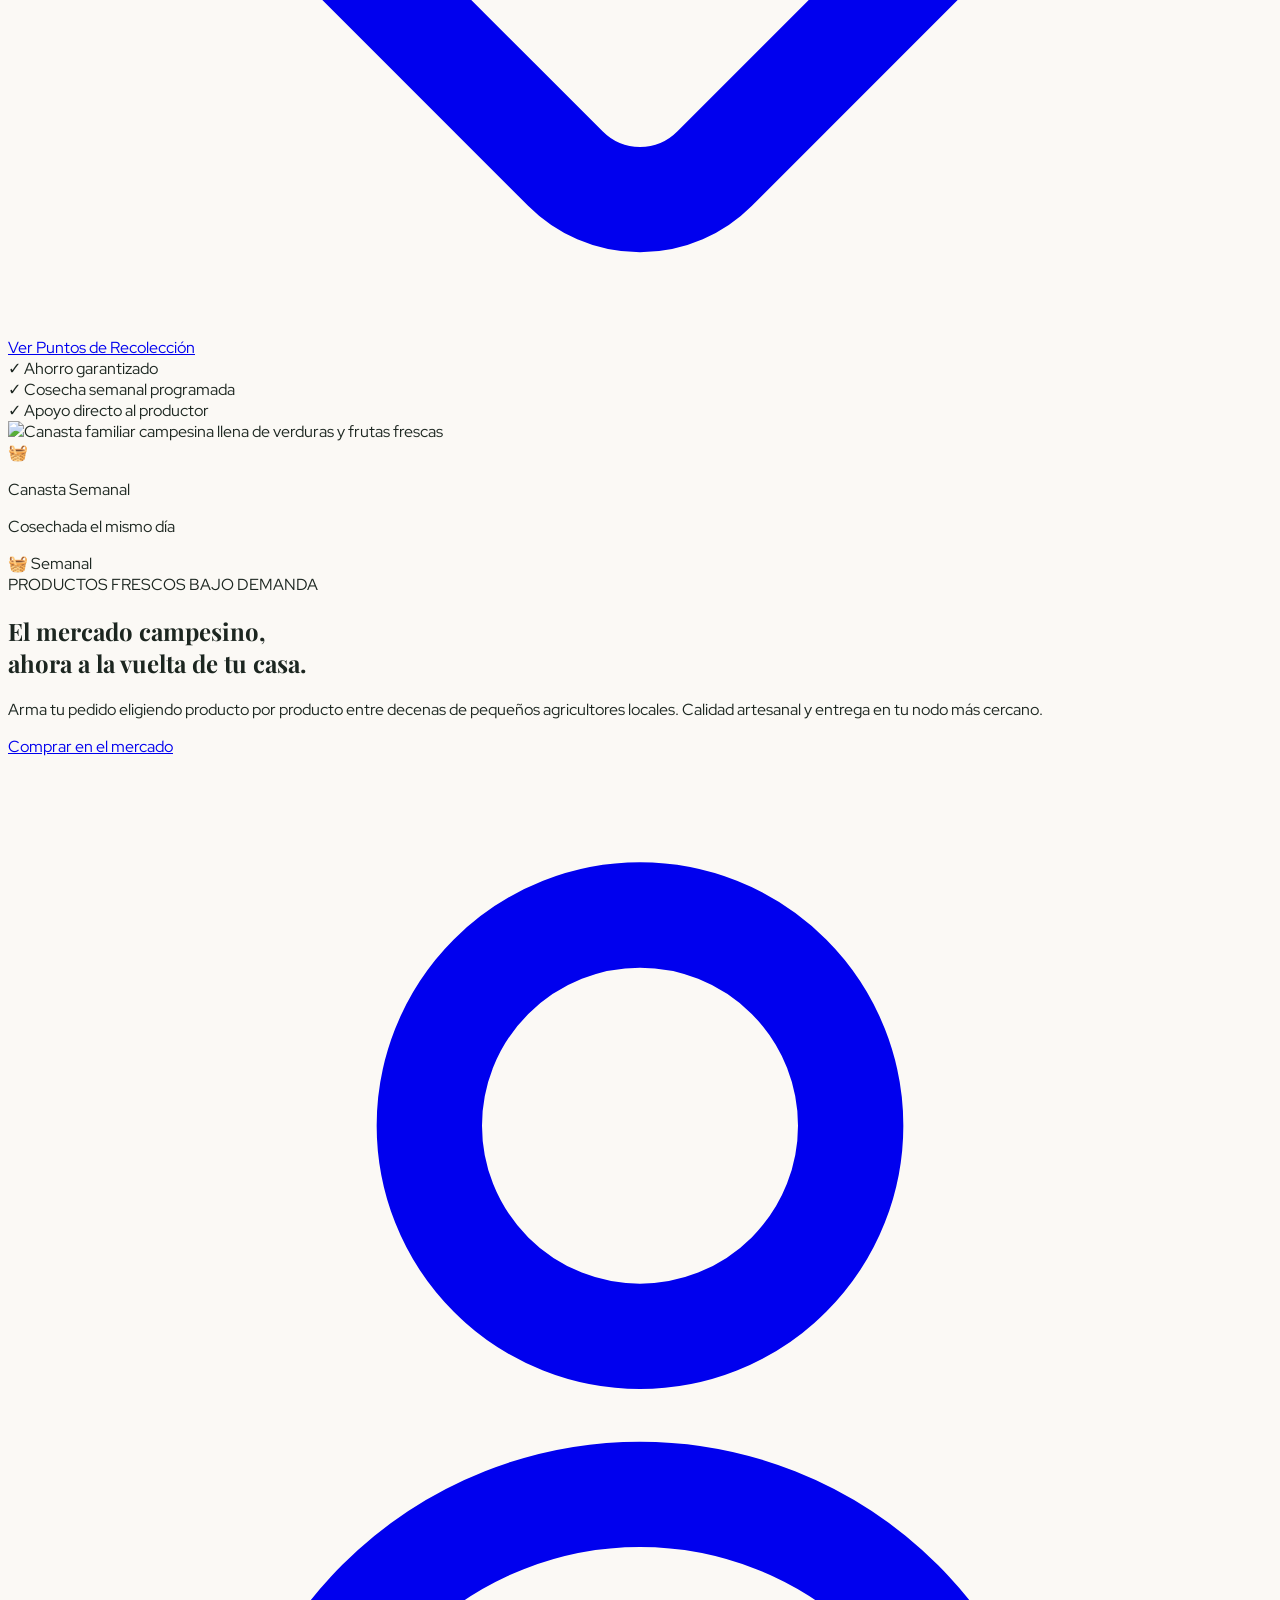
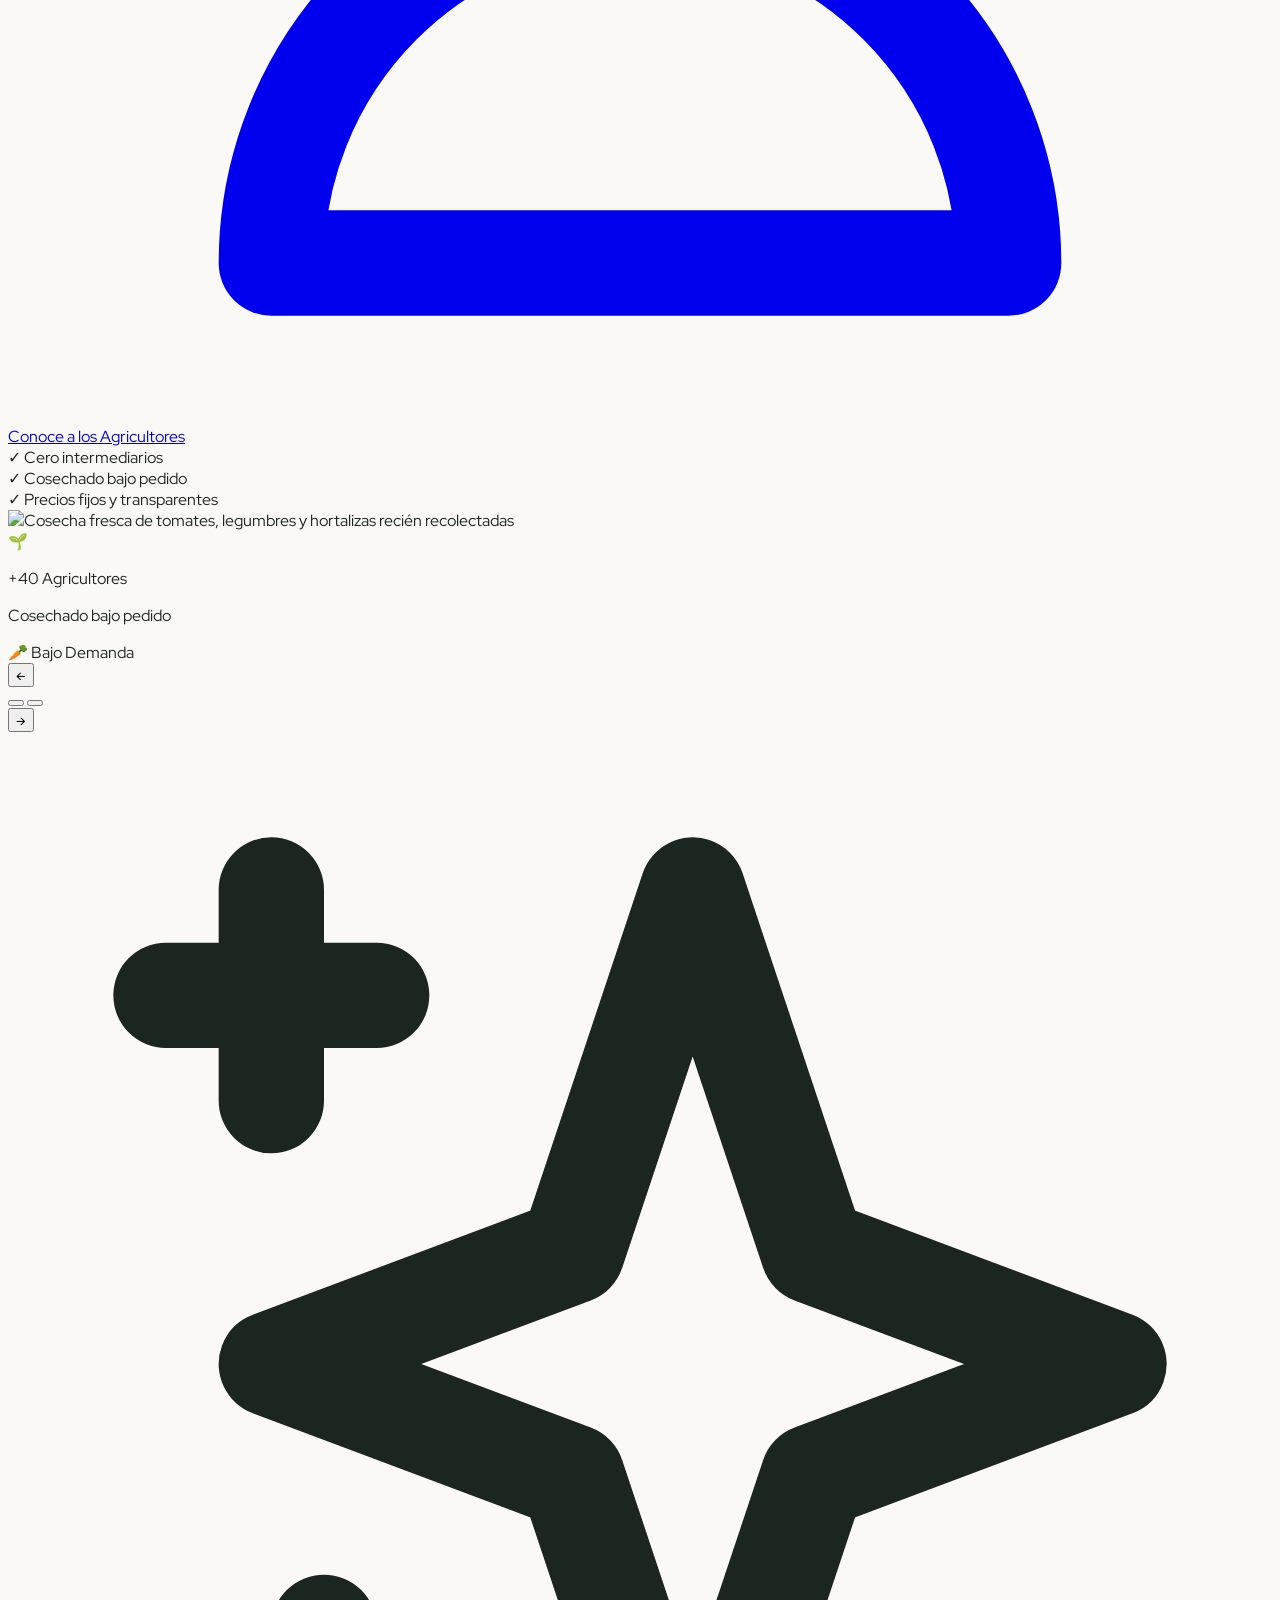
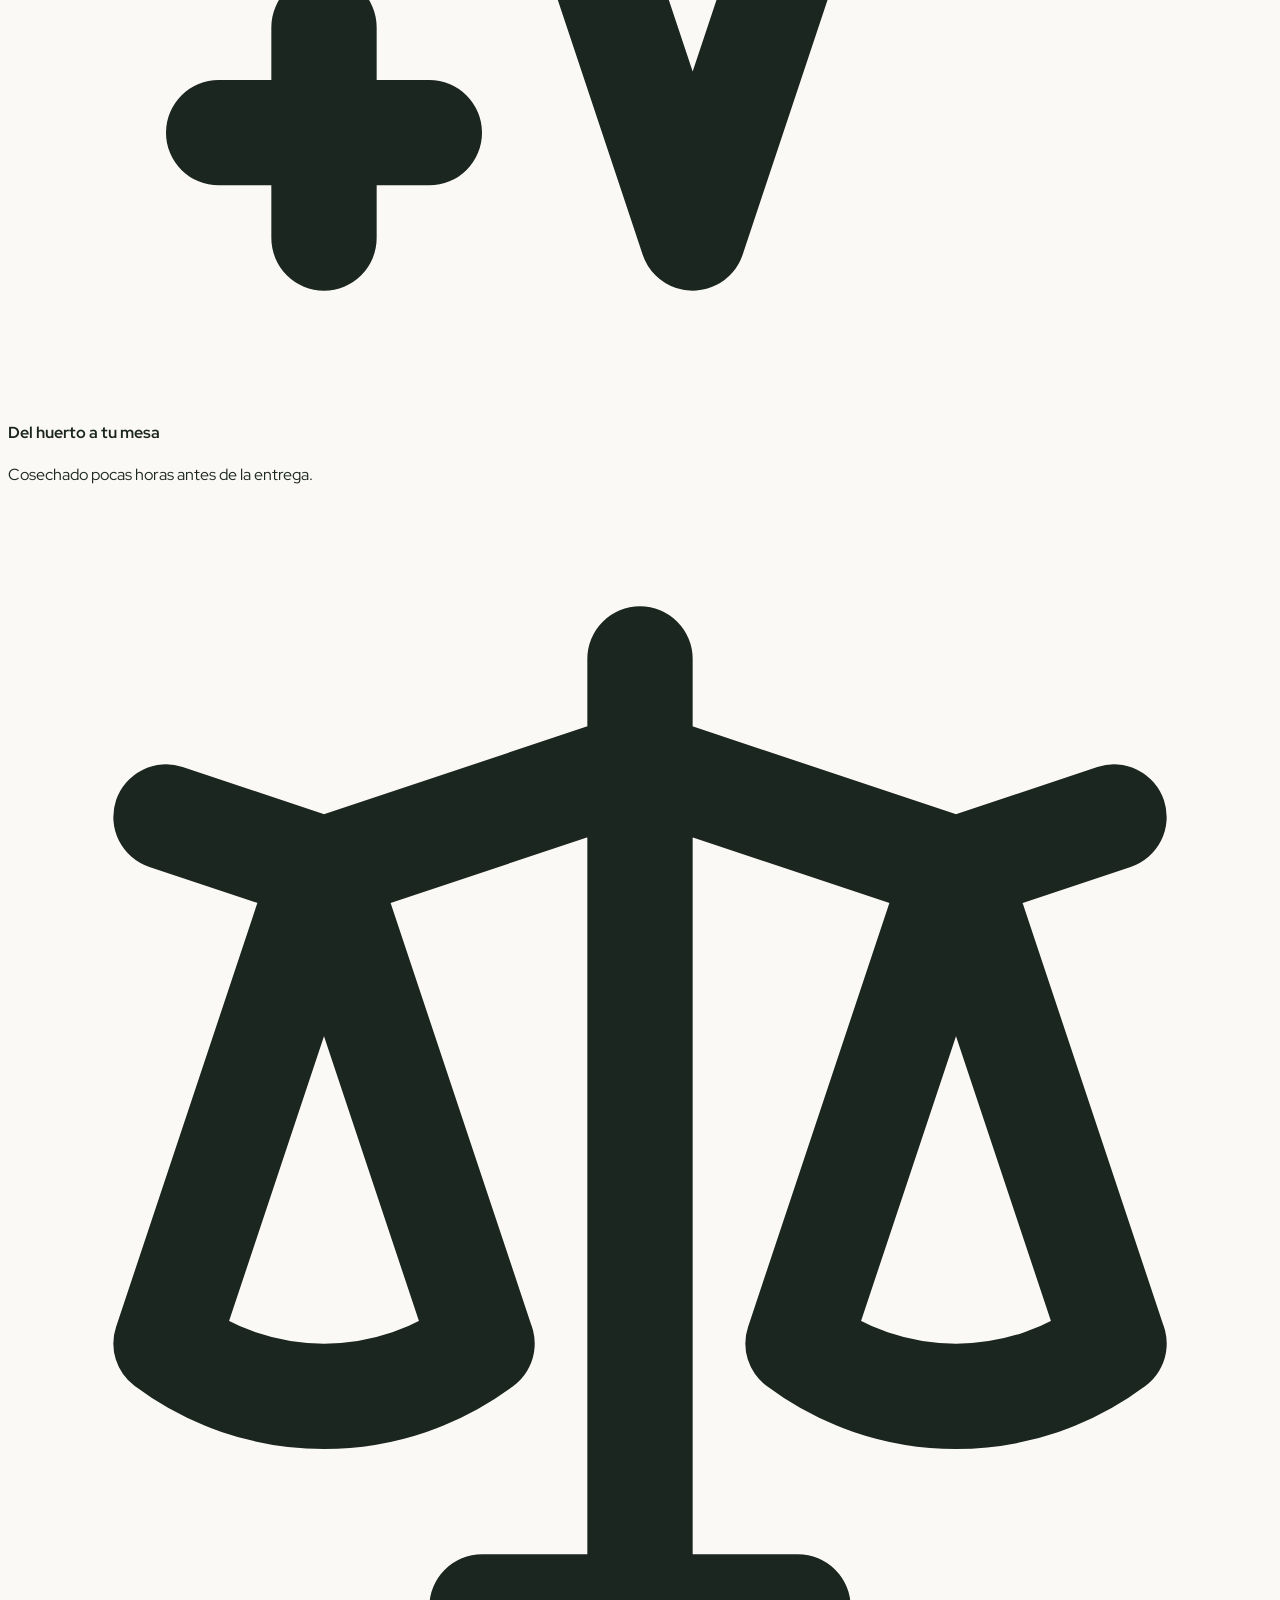
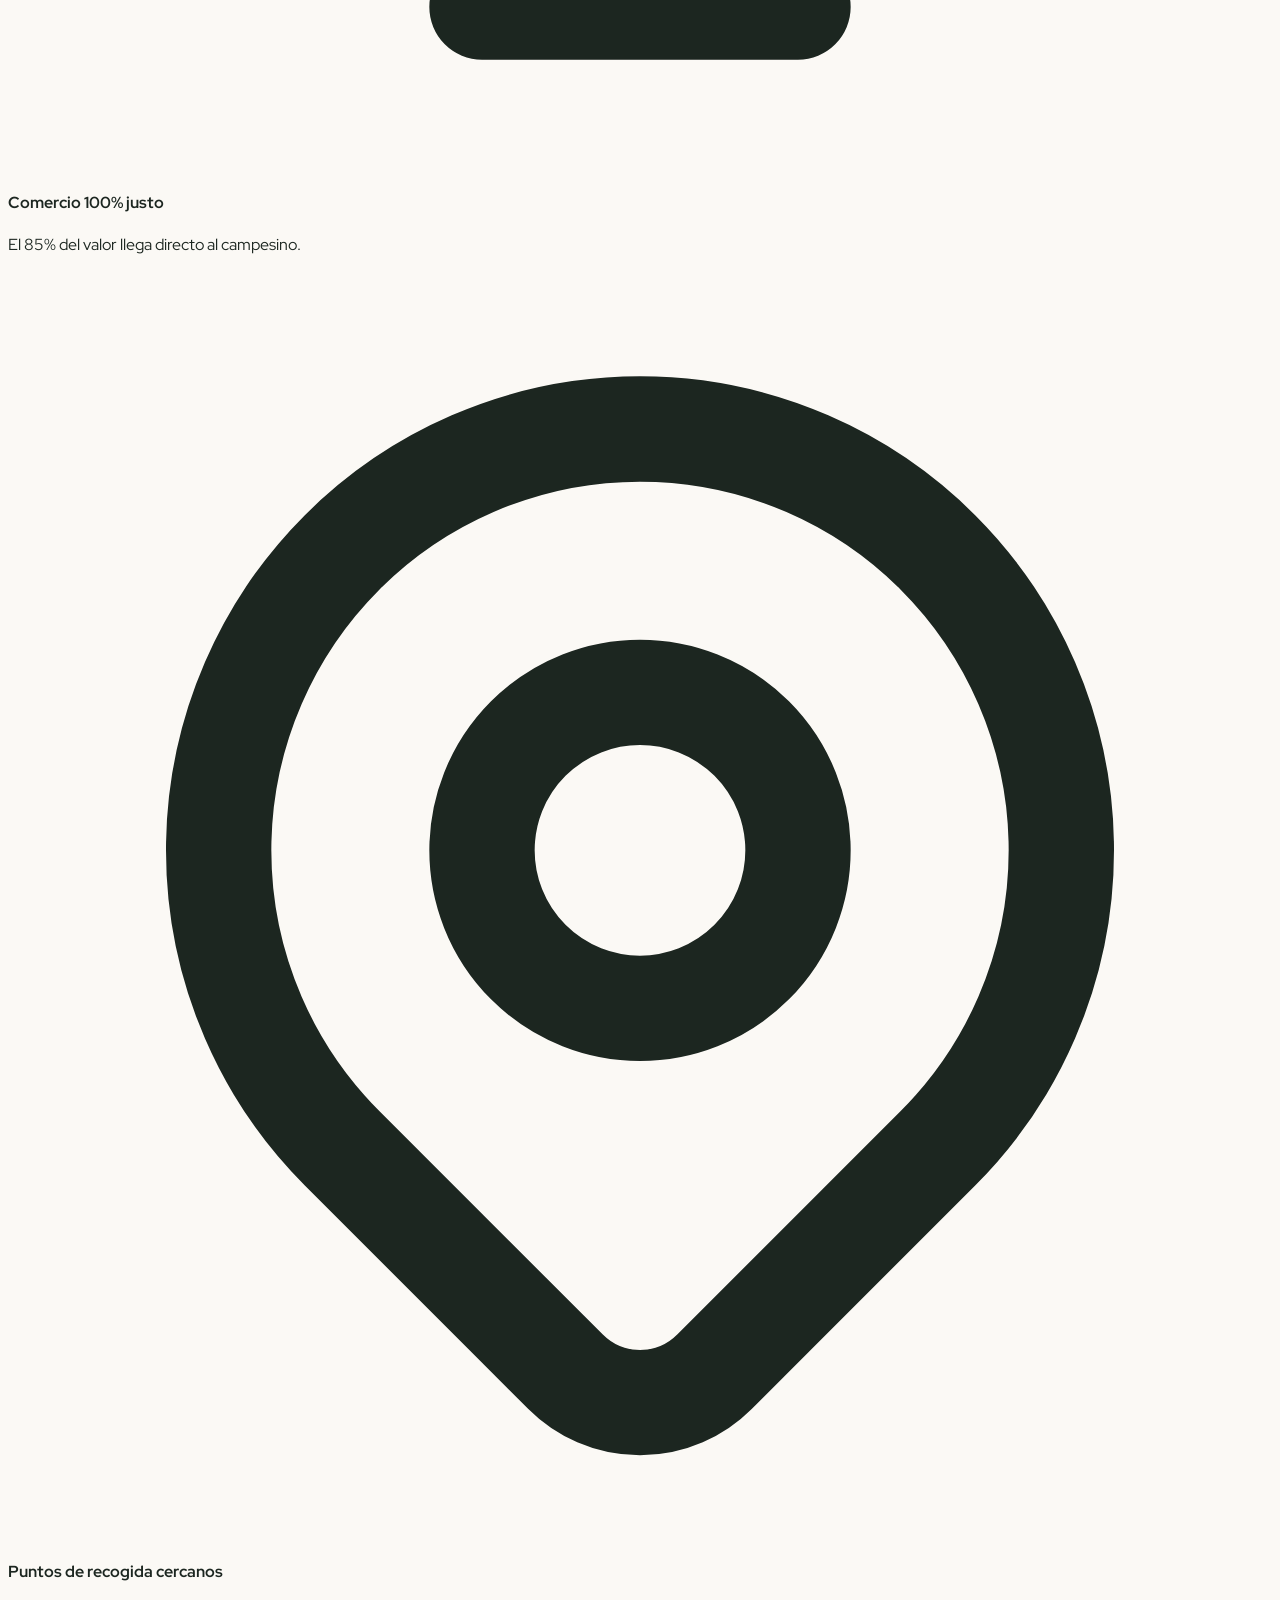
==== commit 4e12189e: "feat: correcciones y mejoras en stock, checkout, economia del productor y tipografia Red Hat Display" ====
--- a/index.html
+++ b/index.html
@@ -11,10 +11,10 @@
   <!-- Favicon -->
   <link rel="icon" href="data:image/svg+xml,<svg xmlns=%22http://www.w3.org/2000/svg%22 viewBox=%220 0 100 100%22><text y=%22.9em%22 font-size=%2290%22>🌱</text></svg>">
   
-  <!-- Google Fonts: Playfair Display + Plus Jakarta Sans -->
+  <!-- Google Fonts: Red Hat Display + Playfair Display + Plus Jakarta Sans -->
   <link rel="preconnect" href="https://fonts.googleapis.com">
   <link rel="preconnect" href="https://fonts.gstatic.com" crossorigin>
-  <link href="https://fonts.googleapis.com/css2?family=Playfair+Display:ital,wght@0,400..900;1,400..900&family=Plus+Jakarta+Sans:wght@300;400;500;600;700;800&display=swap" rel="stylesheet">
+  <link href="https://fonts.googleapis.com/css2?family=Red+Hat+Display:ital,wght@0,400;0,500;0,600;0,700;0,800;1,400&family=Playfair+Display:ital,wght@0,400..900;1,400..900&family=Plus+Jakarta+Sans:wght@300;400;500;600;700;800&display=swap" rel="stylesheet">
   
   <!-- Tailwind CSS CDN -->
   <script src="https://cdn.tailwindcss.com"></script>
@@ -47,7 +47,8 @@
           },
           fontFamily: {
             serif: ['"Playfair Display"', 'Georgia', 'serif'],
-            sans: ['"Plus Jakarta Sans"', 'system-ui', 'sans-serif'],
+            sans: ['"Red Hat Display"', '"Plus Jakarta Sans"', 'system-ui', 'sans-serif'],
+            display: ['"Red Hat Display"', 'sans-serif'],
           }
         }
       }
@@ -61,6 +62,7 @@
   <link rel="stylesheet" href="css/styles.css?v=5.3">
 
   <!-- Supabase & Auth Zero-Flicker Hydration -->
+  <script src="https://cdn.jsdelivr.net/npm/@supabase/supabase-js@2"></script>
   <script src="js/supabase.js?v=5.1"></script>
   <script src="js/auth.js?v=5.3"></script>
 
@@ -284,10 +286,7 @@
                   <!-- Botones Principales -->
                   <div class="flex flex-wrap items-center gap-3.5 pt-1">
                     <a href="mercado.html?categoria=canastas" class="bg-[#1a3d2f] hover:bg-[#255440] text-white text-xs sm:text-sm font-semibold px-6 sm:px-7 py-3.5 rounded-full shadow-md hover:shadow-xl transition-all duration-200 flex items-center gap-2 group active:scale-95">
-                      <span>Explorar Canastas →</span>
-                      <svg class="w-4 h-4 group-hover:translate-x-1 transition-transform" fill="none" stroke="currentColor" viewBox="0 0 24 24">
-                        <path stroke-linecap="round" stroke-linejoin="round" stroke-width="2" d="M14 5l7 7m0 0l-7 7m7-7H3"/>
-                      </svg>
+                      <span>Explorar canastas</span>
                     </a>
                     <a href="#nodos" class="border border-stone-300 hover:border-[#1a3d2f] bg-white/80 hover:bg-white text-stone-800 text-xs sm:text-sm font-semibold px-5 sm:px-6 py-3.5 rounded-full transition-all flex items-center gap-2 shadow-2xs hover:shadow active:scale-95">
                       <svg class="w-4 h-4 text-[#c85a32]" fill="none" stroke="currentColor" viewBox="0 0 24 24">
@@ -382,10 +381,7 @@
                   <!-- Botones Principales -->
                   <div class="flex flex-wrap items-center gap-3.5 pt-1">
                     <a href="mercado.html" class="bg-[#c85a32] hover:bg-[#b04a25] text-white text-xs sm:text-sm font-semibold px-6 sm:px-7 py-3.5 rounded-full shadow-md hover:shadow-xl transition-all duration-200 flex items-center gap-2 group active:scale-95">
-                      <span>Comprar en el Mercado →</span>
-                      <svg class="w-4 h-4 group-hover:translate-x-1 transition-transform" fill="none" stroke="currentColor" viewBox="0 0 24 24">
-                        <path stroke-linecap="round" stroke-linejoin="round" stroke-width="2" d="M14 5l7 7m0 0l-7 7m7-7H3"/>
-                      </svg>
+                      <span>Comprar en el mercado</span>
                     </a>
                     <a href="#agricultores" id="btn-hero-agricultores" onclick="event.preventDefault(); document.getElementById('agricultores')?.scrollIntoView({ behavior: 'smooth', block: 'start' });" class="border border-stone-300 hover:border-[#c85a32] bg-white/80 hover:bg-white text-stone-800 text-xs sm:text-sm font-semibold px-5 sm:px-6 py-3.5 rounded-full transition-all flex items-center gap-2 shadow-2xs hover:shadow active:scale-95 cursor-pointer">
                       <svg class="w-4 h-4 text-[#1a3d2f]" fill="none" stroke="currentColor" viewBox="0 0 24 24">
@@ -658,6 +654,18 @@
               <span class="absolute top-4 left-4 bg-[#c85a32] text-white text-[10px] font-bold px-3 py-1 rounded-full uppercase tracking-wider shadow">
                 Más Popular
               </span>
+              <button 
+                type="button" 
+                onclick="toggleProductFavorite('canasta-huerto-familiar', event)" 
+                data-favorite-btn="canasta-huerto-familiar" 
+                class="absolute top-4 right-4 w-9 h-9 rounded-full bg-white/95 hover:bg-white shadow-md flex items-center justify-center text-stone-400 hover:text-[#c85a32] transition cursor-pointer z-20"
+                title="Agregar a favoritos" 
+                aria-label="Agregar a favoritos"
+              >
+                <svg class="w-4 h-4 text-stone-400 hover:text-[#c85a32]" fill="none" stroke="currentColor" viewBox="0 0 24 24">
+                  <path stroke-linecap="round" stroke-linejoin="round" stroke-width="2" d="M4.318 6.318a4.5 4.5 0 000 6.364L12 20.364l7.682-7.682a4.5 4.5 0 00-6.364-6.364L12 7.636l-1.318-1.318a4.5 4.5 0 00-6.364 0z"/>
+                </svg>
+              </button>
             </div>
             <div class="p-6 sm:p-8 sm:w-1/2 flex flex-col justify-between">
               <div>
@@ -709,6 +717,18 @@
               <span class="absolute top-4 left-4 bg-[#24503E] text-white text-[10px] font-bold px-3 py-1 rounded-full uppercase tracking-wider shadow">
                 Ideal para parejas
               </span>
+              <button 
+                type="button" 
+                onclick="toggleProductFavorite('canasta-agroecologica-esencial', event)" 
+                data-favorite-btn="canasta-agroecologica-esencial" 
+                class="absolute top-4 right-4 w-9 h-9 rounded-full bg-white/95 hover:bg-white shadow-md flex items-center justify-center text-stone-400 hover:text-[#c85a32] transition cursor-pointer z-20"
+                title="Agregar a favoritos" 
+                aria-label="Agregar a favoritos"
+              >
+                <svg class="w-4 h-4 text-stone-400 hover:text-[#c85a32]" fill="none" stroke="currentColor" viewBox="0 0 24 24">
+                  <path stroke-linecap="round" stroke-linejoin="round" stroke-width="2" d="M4.318 6.318a4.5 4.5 0 000 6.364L12 20.364l7.682-7.682a4.5 4.5 0 00-6.364-6.364L12 7.636l-1.318-1.318a4.5 4.5 0 00-6.364 0z"/>
+                </svg>
+              </button>
             </div>
             <div class="p-6 sm:p-8 sm:w-1/2 flex flex-col justify-between">
               <div>
@@ -1209,6 +1229,12 @@
         <p id="auth-modal-desc" class="text-xs text-stone-500 mt-1">Ingresa con tu cuenta de cliente para realizar pedidos de productos frescos de cercanía.</p>
       </div>
 
+      <!-- Aviso sutil de Checkout Protegido -->
+      <div id="auth-checkout-notice" class="hidden mb-4 p-3.5 bg-amber-50/90 border border-amber-200/90 rounded-xl text-xs text-amber-900 font-medium flex items-center gap-2.5 shadow-2xs">
+        <span class="text-base shrink-0">🔒</span>
+        <span class="notice-text leading-snug">Inicia sesión o regístrate para completar tu compra y elegir tu punto de entrega.</span>
+      </div>
+
       <!-- Cuadro de Error -->
       <div id="auth-error-box" class="hidden mb-4 p-3 bg-red-50 border border-red-200 rounded-xl text-xs text-red-700 font-medium"></div>
 
@@ -1413,6 +1439,12 @@
         <p class="text-xs text-stone-600 mt-1">
           Estás comprando directo a agricultores locales. Regístrate para coordinar cosechas y entregas.
         </p>
+
+        <!-- Aviso sutil de Checkout Protegido en Registro -->
+        <div id="register-checkout-notice" class="hidden mt-3 p-3 bg-amber-50/90 border border-amber-200/90 rounded-xl text-xs text-amber-900 font-medium flex items-center gap-2 text-left shadow-2xs">
+          <span class="text-base shrink-0">🔒</span>
+          <span class="notice-text leading-snug">Inicia sesión o regístrate para completar tu compra y elegir tu punto de entrega.</span>
+        </div>
 
         <!-- Tabs -->
         <div class="flex border-b border-stone-200 mt-4 text-xs font-bold">
@@ -1611,6 +1643,8 @@
   </div>
 
   <!-- Scripts de componentes -->
+  <script src="js/products-data.js?v=1.0"></script>
+  <script src="js/favorites-service.js?v=1.0"></script>
   <script src="js/header-location.js?v=5.0"></script>
   <script src="js/hero-slider.js?v=5.0"></script>
   <script src="js/app.js?v=5.0"></script>
--- a/css/styles.css
+++ b/css/styles.css
@@ -1,3 +1,5 @@
+@import url('https://fonts.googleapis.com/css2?family=Red+Hat+Display:ital,wght@0,400;0,500;0,600;0,700;0,800;1,400&display=swap');
+
 /* ==========================================================================
    Raíz & Barrio - Mercado Campesino Hiperlocal
    Estilos Principales y Personalización
@@ -18,11 +20,11 @@
   --color-text-muted: #606d65;
   --color-border: #e6e2d8;
   --font-serif: 'Playfair Display', Georgia, serif;
-  --font-sans: 'Plus Jakarta Sans', system-ui, -apple-system, sans-serif;
+  --font-sans: 'Red Hat Display', 'Plus Jakarta Sans', system-ui, -apple-system, sans-serif;
 }
 
 body {
-  font-family: var(--font-sans);
+  font-family: 'Red Hat Display', var(--font-sans);
   background-color: var(--color-cream);
   color: var(--color-text-main);
   -webkit-font-smoothing: antialiased;
@@ -30,12 +32,16 @@
   overflow-x: hidden;
 }
 
+button, input, select, textarea {
+  font-family: inherit;
+}
+
 .font-serif {
   font-family: var(--font-serif);
 }
 
 .font-sans {
-  font-family: var(--font-sans);
+  font-family: 'Red Hat Display', var(--font-sans);
 }
 
 /* Custom Soft Scrollbars */
